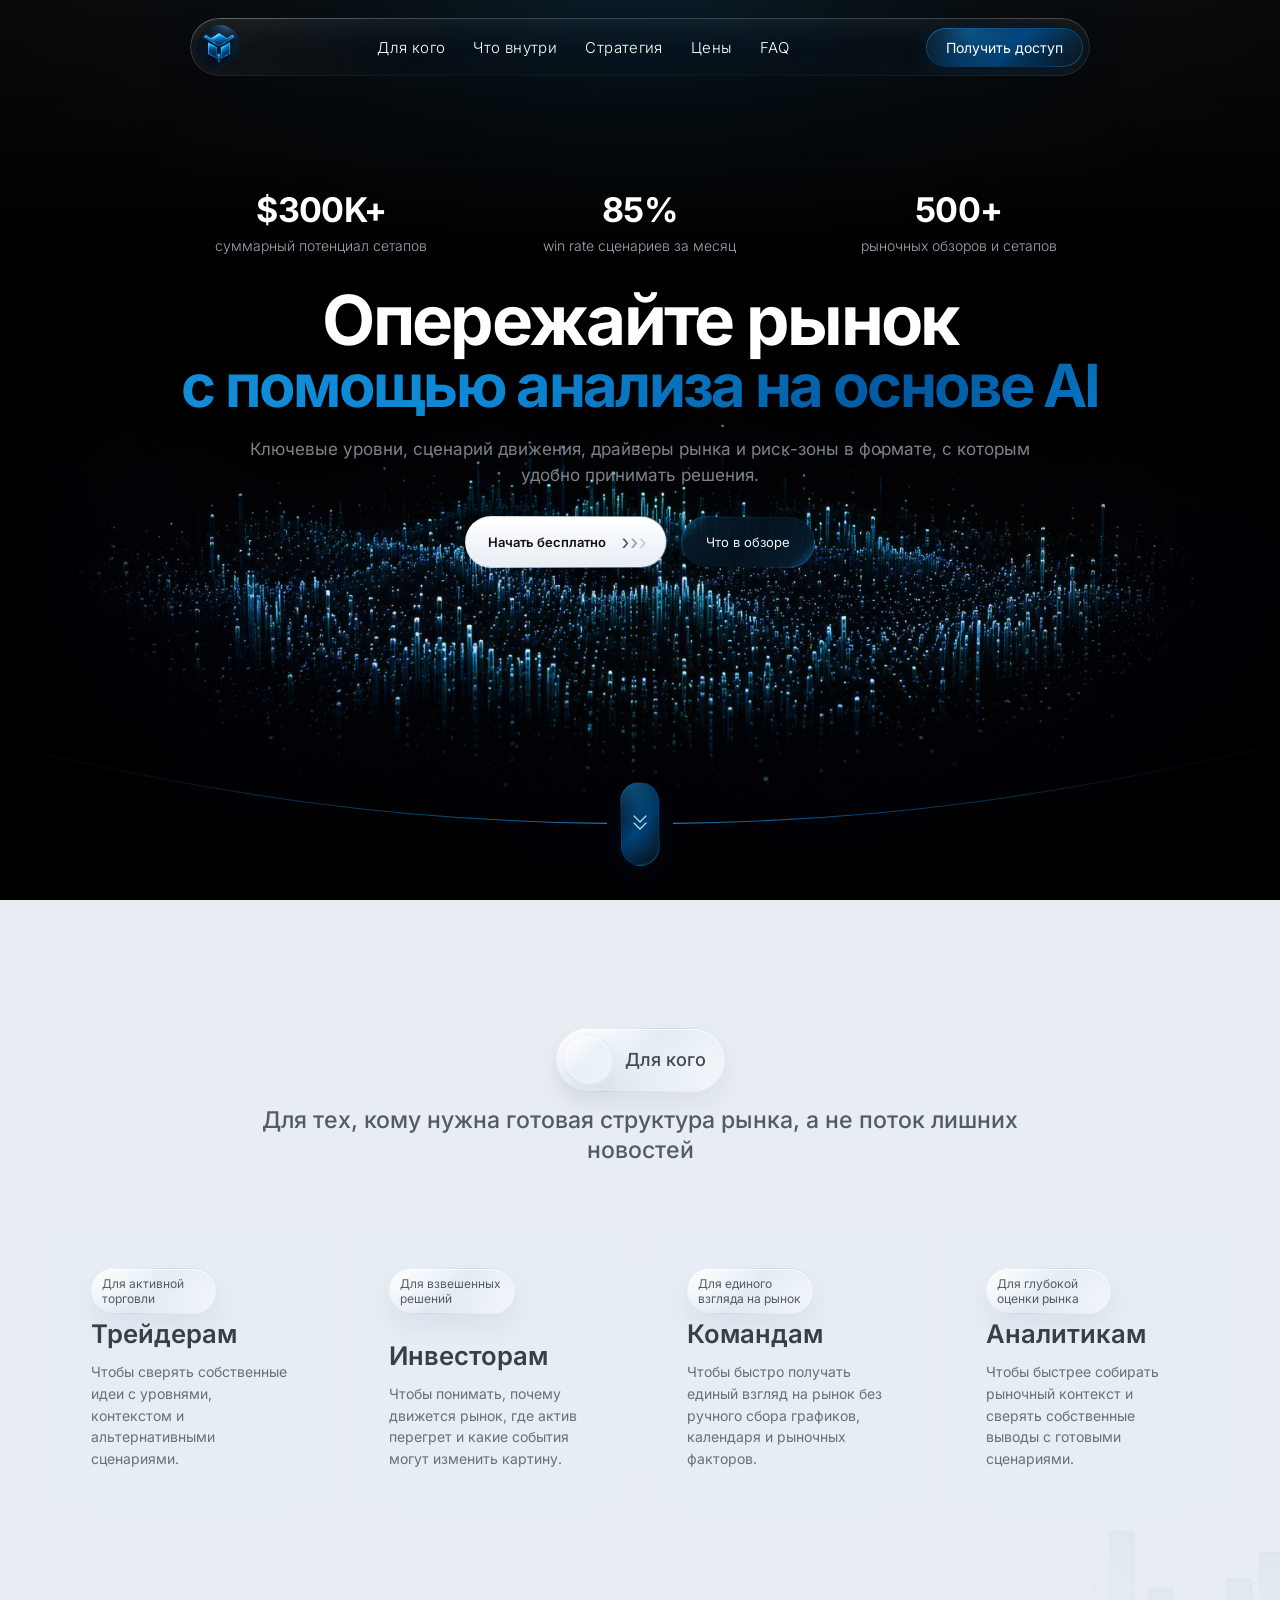
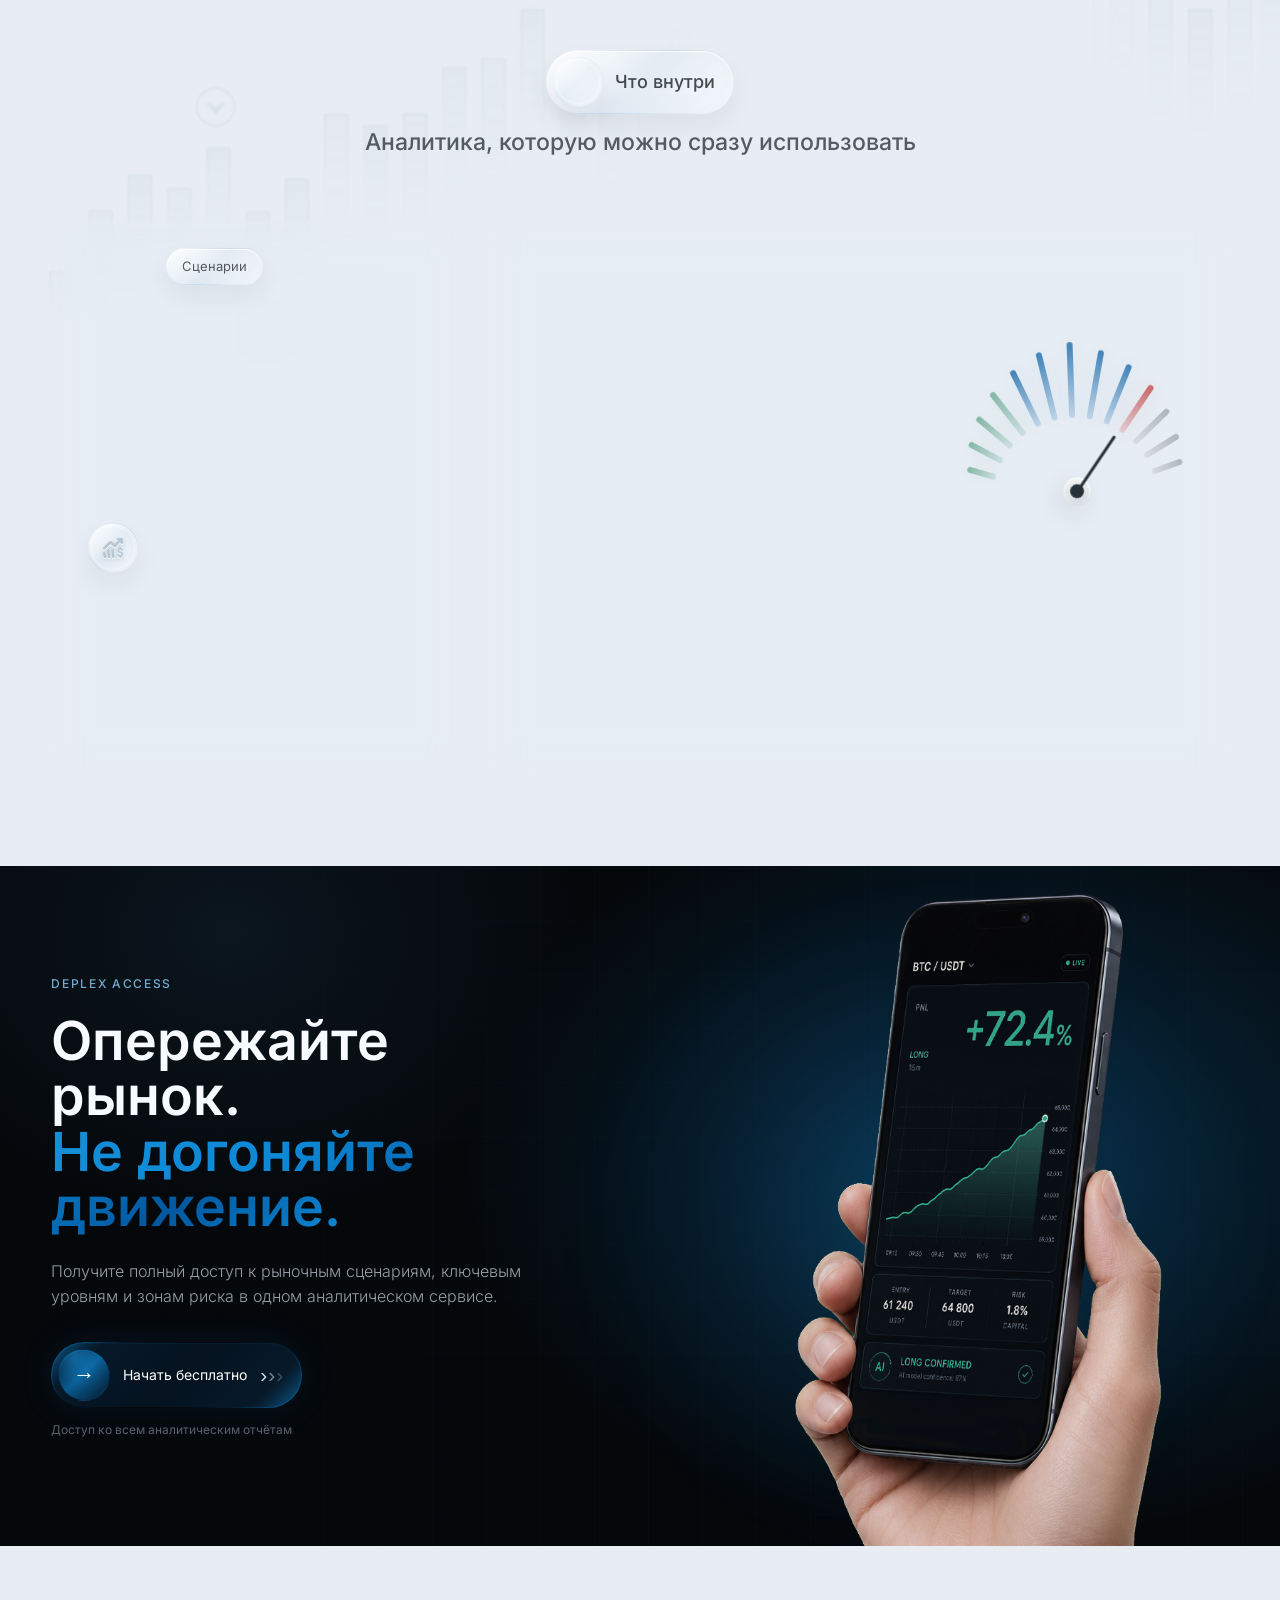
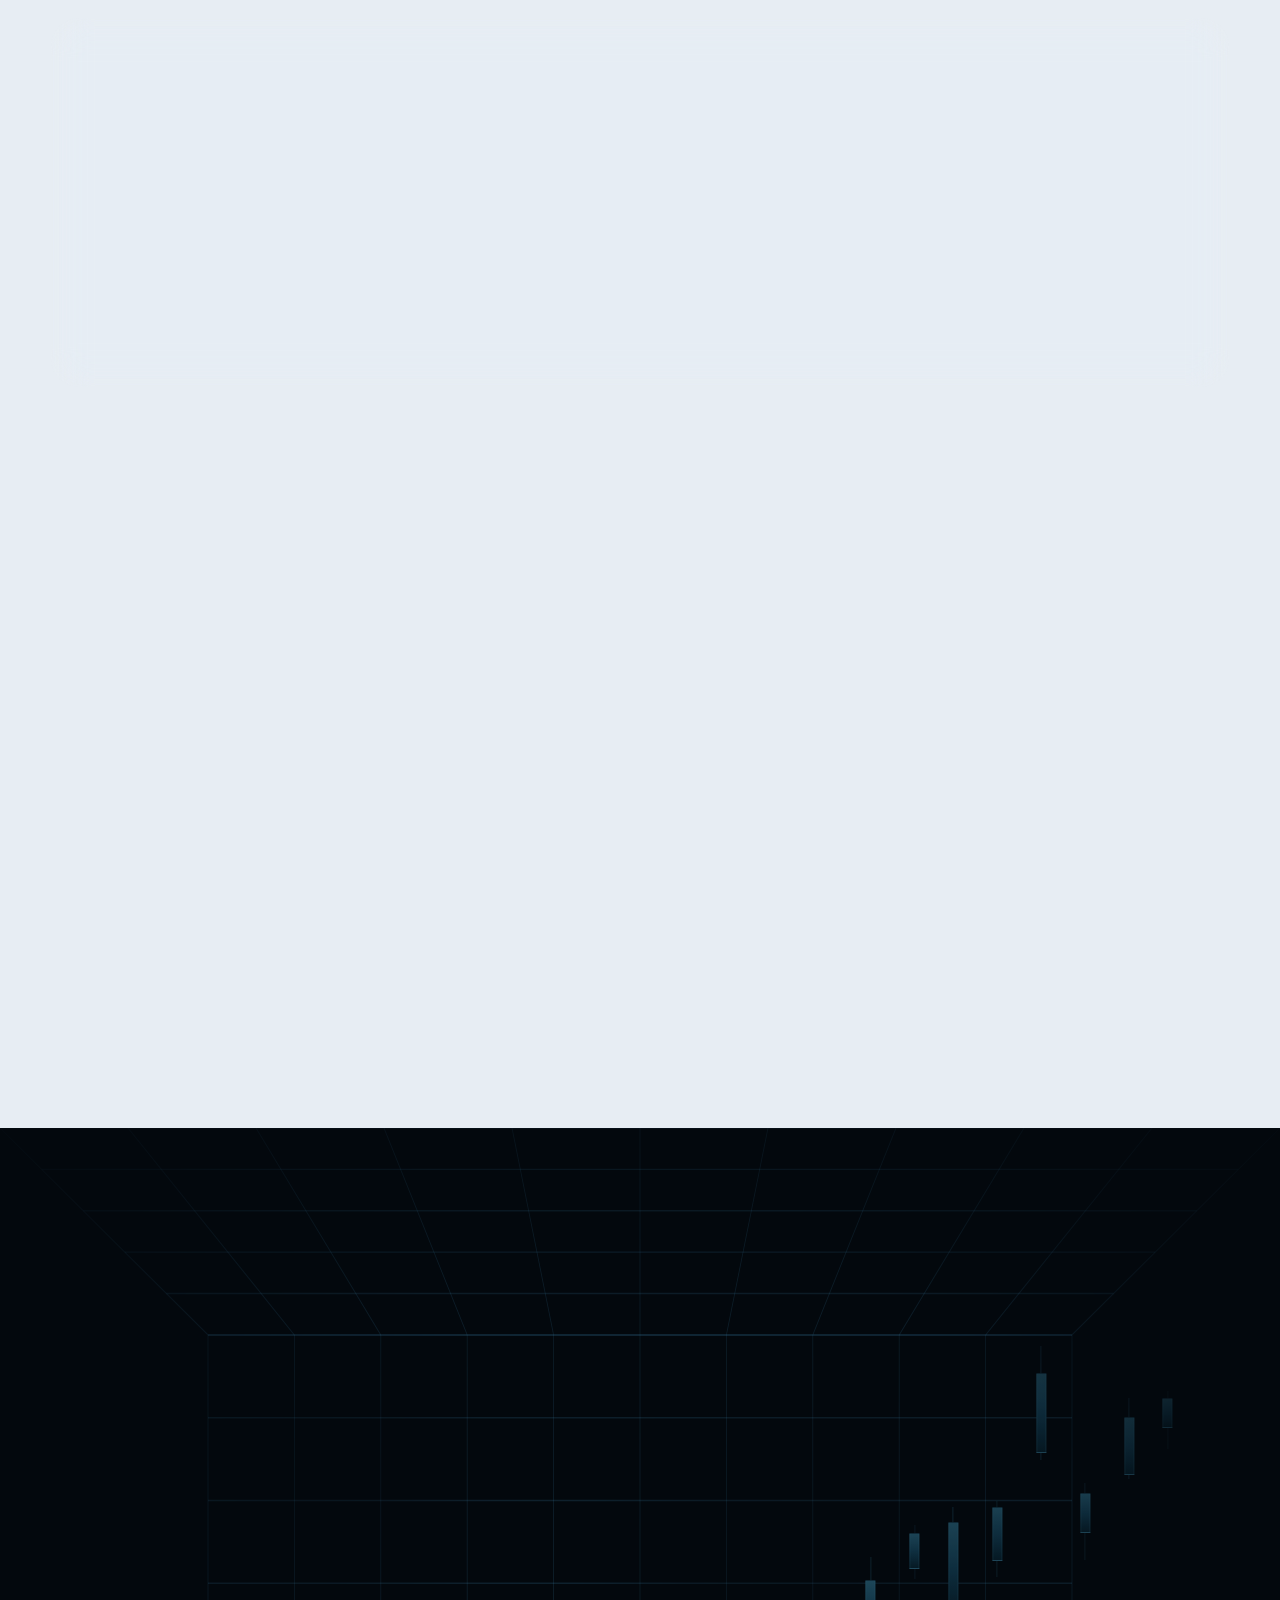
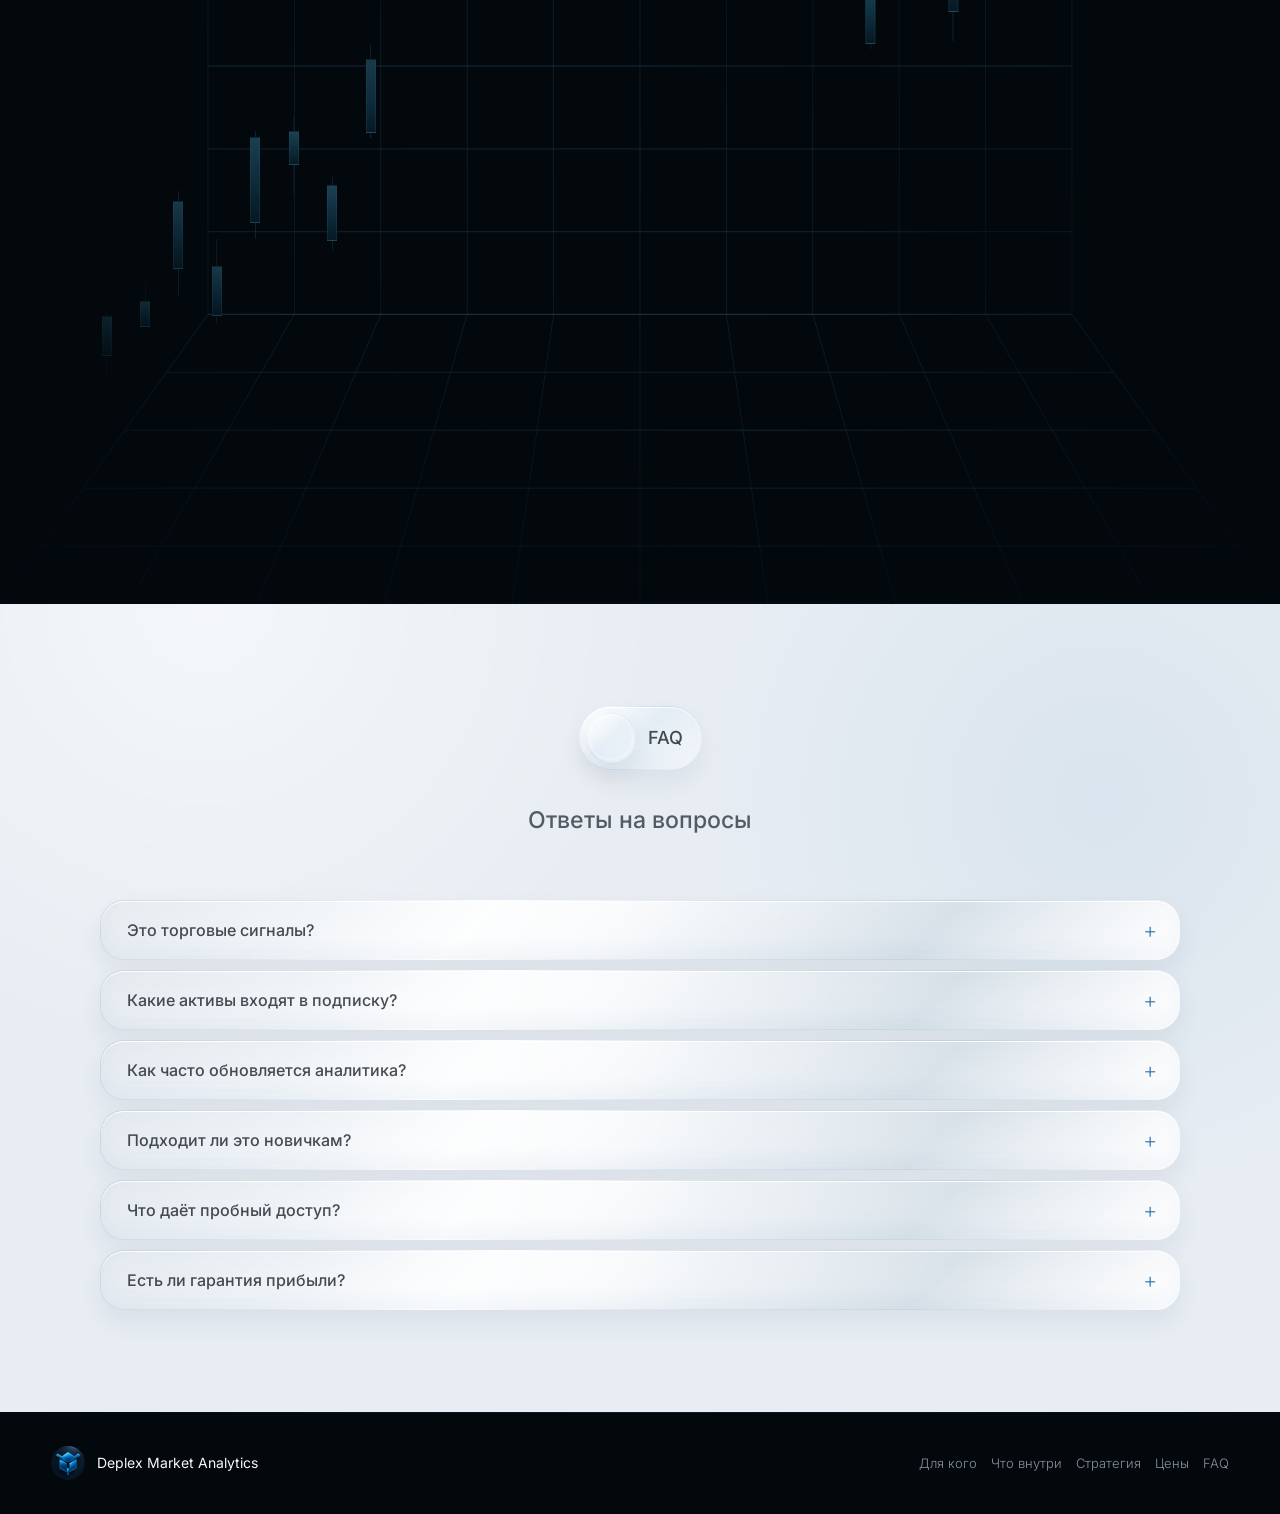
==== index.html @ 487fafb7 "Add files via upload" ====
<!doctype html>
<html lang="ru">
  <head>
    <meta charset="UTF-8" />
    <meta name="viewport" content="width=device-width, initial-scale=1.0" />
    <meta
      name="description"
      content="Deplex Market Analytics - рыночная аналитика без шума и догадок."
    />
    <title>Deplex Market Analytics</title>
    <link rel="stylesheet" href="styles.css?v=20260715-access-10" />
  </head>
  <body>
    <main class="hero">
      <header class="site-header">
        <a class="brand" href="#" aria-label="Deplex Market Analytics">
          <img class="brand-mark" src="assets/deplex-logo.jpg" alt="" />
        </a>

        <nav class="nav" aria-label="Навигация">
          <a href="#audience">Для кого</a>
          <a href="#inside">Что внутри</a>
          <a href="#method">Стратегия</a>
          <a href="#plans">Цены</a>
          <a href="#faq">FAQ</a>
        </nav>

        <a class="header-cta" href="#plans">Получить доступ</a>
        <button class="mobile-menu-toggle" type="button" aria-label="Открыть меню" aria-expanded="false">
          <span></span>
          <span></span>
          <span></span>
        </button>
      </header>
      <nav class="mobile-nav" aria-label="Мобильная навигация">
        <a href="#audience">Для кого</a>
        <a href="#inside">Что внутри</a>
        <a href="#method">Стратегия</a>
        <a href="#plans">Цены</a>
        <a href="#faq">FAQ</a>
      </nav>

      <section class="hero-center" aria-label="Первый экран Deplex Market Analytics">
        <div class="top-stats">
          <div>
            <strong>$300K+</strong>
            <span>суммарный потенциал сетапов</span>
          </div>
          <div>
            <strong>85%</strong>
            <span>win rate сценариев за месяц</span>
          </div>
          <div>
            <strong>500+</strong>
            <span>рыночных обзоров и сетапов</span>
          </div>
        </div>
        <h1>
          <span class="h1-main">Опережайте рынок</span>
          <span class="h1-accent">с помощью анализа на основе AI</span>
        </h1>

        <p class="hero-copy">
          Ключевые уровни, сценарий движения, драйверы рынка и риск-зоны в формате,
          с которым удобно принимать решения.
        </p>

        <div class="hero-actions">
          <a class="btn primary hero-subscribe-button" href="#plans"><span>Начать бесплатно</span><span class="hero-subscribe-trail" aria-hidden="true"><i>›</i><i>›</i><i>›</i></span></a>
          <a class="btn secondary" href="#inside">Что в обзоре</a>
        </div>

      </section>
      <svg class="hero-arc" viewBox="-130 0 1260 100" preserveAspectRatio="none" aria-hidden="true">
        <defs>
          <linearGradient id="hero-arc-gradient" x1="-130" x2="1130" y1="0" y2="0" gradientUnits="userSpaceOnUse">
            <stop offset="0%" stop-color="#0d88d5" stop-opacity="0" />
            <stop offset="14%" stop-color="#0d88d5" stop-opacity="0.1" />
            <stop offset="34%" stop-color="#0d88d5" stop-opacity="0.5" />
            <stop offset="50%" stop-color="#2ca9ef" stop-opacity="0.78" />
            <stop offset="66%" stop-color="#0d88d5" stop-opacity="0.5" />
            <stop offset="86%" stop-color="#0d88d5" stop-opacity="0.1" />
            <stop offset="100%" stop-color="#0d88d5" stop-opacity="0" />
          </linearGradient>
        </defs>
        <path d="M -130 0 C 120 68, 300 88, 470 90" />
        <path d="M 530 90 C 700 88, 880 68, 1130 0" />
      </svg>
      <a class="scroll-cue" href="#audience" aria-label="Перейти к разделу для кого">
        <svg viewBox="0 0 24 32" aria-hidden="true">
          <path d="M6 8l6 6 6-6" />
          <path d="M6 15l6 6 6-6" />
        </svg>
      </a>
    </main>

    <div class="light-surface">
    <section class="audience-section" id="audience">
      <div class="audience-shell">
        <div class="audience-heading">
          <div class="audience-title-row">
            <span class="module-icon section-title-icon" aria-hidden="true"></span>
            <h2>Для кого</h2>
          </div>
          <p>Для тех, кому нужна готовая структура рынка, а не поток лишних новостей</p>
        </div>

        <div class="audience-grid">
          <article class="audience-card audience-card-traders">
            <span class="audience-index" data-number="01" aria-hidden="true">01</span>
            <span class="audience-label">Для активной торговли</span>
            <div class="audience-content">
              <h3>Трейдерам</h3>
              <p>Чтобы сверять собственные идеи с уровнями, контекстом и альтернативными сценариями.</p>
            </div>
          </article>

          <article class="audience-card audience-card-investors">
            <span class="audience-index" data-number="02" aria-hidden="true">02</span>
            <span class="audience-label">Для взвешенных решений</span>
            <div class="audience-content">
              <h3>Инвесторам</h3>
              <p>Чтобы понимать, почему движется рынок, где актив перегрет и какие события могут изменить картину.</p>
            </div>
          </article>

          <article class="audience-card audience-card-teams">
            <span class="audience-index" data-number="03" aria-hidden="true">03</span>
            <span class="audience-label">Для единого взгляда на рынок</span>
            <div class="audience-content">
              <h3>Командам</h3>
              <p>Чтобы быстро получать единый взгляд на рынок без ручного сбора графиков, календаря и рыночных факторов.</p>
            </div>
          </article>

          <article class="audience-card audience-card-analysts">
            <span class="audience-index" data-number="04" aria-hidden="true">04</span>
            <span class="audience-label">Для глубокой оценки рынка</span>
            <div class="audience-content">
              <h3>Аналитикам</h3>
              <p>Чтобы быстрее собирать рыночный контекст и сверять собственные выводы с готовыми сценариями.</p>
            </div>
          </article>
        </div>
      </div>
    </section>

    <section class="win-block" id="inside">
      <div class="inside-background-bars" aria-hidden="true">
        <img class="inside-background-chart" data-src="assets/profit-bars-reference.svg" alt="" />
        <img class="inside-background-chart inside-background-chart--tail" data-src="assets/profit-bars-reference.svg" alt="" />
      </div>
      <div class="inside-shell">
        <div class="inside-copy">
          <div class="audience-title-row inside-title-row">
            <span class="module-icon section-title-icon" aria-hidden="true"></span>
            <span class="inside-title-label">Что внутри</span>
          </div>
          <p class="inside-summary">Аналитика, которую можно сразу использовать</p>
        </div>

        <div class="inside-content-layout">
          <div class="analytics-copy">
            <div class="inside-tags" aria-label="Состав аналитики">
              <span>Уровни</span>
              <span>Сценарии</span>
              <span>Контекст</span>
              <span>Риски</span>
            </div>
            <div class="module-grid">
              <article class="module-card"><span class="module-icon module-icon--fine" aria-hidden="true"><img src="assets/icons/levels.svg" alt="" /></span><h3>Уровни</h3><p>Поддержка, сопротивление и ключевые ценовые зоны.</p></article>
              <article class="module-card"><span class="module-icon" aria-hidden="true"><img src="assets/icons/shuffle.svg" alt="" /></span><h3>Сценарий</h3><p>Базовый маршрут цены и условия его отмены.</p></article>
              <article class="module-card"><span class="module-icon module-icon--fine" aria-hidden="true"><img src="assets/icons/market.svg" alt="" /></span><h3>Контекст</h3><p>Драйверы, новости и текущее состояние рынка.</p></article>
              <article class="module-card"><span class="module-icon" aria-hidden="true"><img src="assets/icons/result.svg" alt="" /></span><h3>Вывод</h3><p>Главное по ситуации и возможным действиям.</p></article>
            </div>
            <p class="inside-standalone-copy">В одном обзоре собраны ключевые уровни, сценарии движения, драйверы рынка и риск-зоны в понятную картину по активу.</p>
          </div>

          <div class="analytics-board" aria-label="Пример структуры аналитического отчета">
          <div class="board-header">
            <div>
              <span class="board-dot" aria-hidden="true"></span>
              <span>Market overview</span>
            </div>
            <span>AI summary</span>
          </div>

          <div class="board-grid">
            <article class="board-panel levels-panel">
              <div class="panel-label">
                <span><span class="panel-title-icon chart-title-icon" aria-hidden="true"><img src="assets/icons/key_levels.svg" alt="" /></span>Ключевые уровни</span>
                <div class="asset-chips" aria-label="Активы в аналитике">
                  <strong>BTC</strong>
                  <strong>ETH</strong>
                  <strong>XAU</strong>
                </div>
              </div>
              <div class="level-chart" aria-hidden="true">
                <img class="market-chart-reference" src="assets/market-chart-traced.svg" alt="" />
                <div class="market-level-points">
                  <b style="--x: 3.33%; --y: 60.72%;"></b>
                  <b style="--x: 12.53%; --y: 55.62%;"></b>
                  <b style="--x: 31.56%; --y: 65.60%;"></b>
                  <b style="--x: 50.59%; --y: 26.81%;"></b>
                  <b style="--x: 59.95%; --y: 23.46%;"></b>
                  <b style="--x: 69.47%; --y: 24.91%;"></b>
                  <b style="--x: 78.83%; --y: 36.20%;"></b>
                  <b style="--x: 88.34%; --y: 23.19%;"></b>
                </div>
                <svg class="market-line-chart" viewBox="0 0 600 240" preserveAspectRatio="none" hidden>
                  <defs>
                    <linearGradient id="market-area-fill" x1="0" y1="0" x2="0" y2="1">
                      <stop offset="0%" stop-color="#2ab59b" stop-opacity="0.34" />
                      <stop offset="100%" stop-color="#2ab59b" stop-opacity="0" />
                    </linearGradient>
                  </defs>
                  <path class="market-grid" d="M0 40H600M0 100H600M0 160H600M0 220H600M60 0V240M120 0V240M180 0V240M240 0V240M300 0V240M360 0V240M420 0V240M480 0V240M540 0V240" />
                  <path class="market-baseline" d="M0 150H600" />
                  <path class="market-area" d="M0 148 L5 141 L9 150 L13 143 L16 158 L20 153 L24 161 L28 146 L32 151 L36 143 L40 148 L44 139 L49 145 L53 132 L58 137 L62 126 L67 134 L71 129 L76 141 L80 136 L85 147 L90 144 L95 153 L100 148 L105 158 L110 151 L115 163 L121 156 L126 168 L131 159 L137 164 L143 152 L149 157 L155 145 L161 150 L167 137 L173 142 L179 130 L185 139 L191 126 L197 133 L203 122 L209 130 L215 118 L221 125 L228 113 L234 121 L241 109 L248 116 L255 106 L262 112 L269 101 L276 108 L281 96 L285 101 L289 76 L294 84 L298 59 L302 68 L306 44 L311 53 L315 31 L320 42 L325 25 L330 34 L336 18 L342 28 L348 14 L354 23 L360 34 L366 25 L372 43 L378 31 L384 55 L390 40 L396 63 L402 51 L408 72 L414 60 L420 78 L426 65 L432 81 L438 73 L444 87 L450 77 L456 92 L462 84 L468 101 L474 93 L480 111 L486 102 L492 124 L498 115 L504 137 L510 126 L516 147 L522 136 L528 156 L534 145 L540 150 L546 138 L552 143 L558 128 L564 135 L570 115 L576 122 L582 96 L588 104 L594 76 L600 87 L600 240 L0 240 Z" />
                  <path class="market-line" d="M0 148 L5 141 L9 150 L13 143 L16 158 L20 153 L24 161 L28 146 L32 151 L36 143 L40 148 L44 139 L49 145 L53 132 L58 137 L62 126 L67 134 L71 129 L76 141 L80 136 L85 147 L90 144 L95 153 L100 148 L105 158 L110 151 L115 163 L121 156 L126 168 L131 159 L137 164 L143 152 L149 157 L155 145 L161 150 L167 137 L173 142 L179 130 L185 139 L191 126 L197 133 L203 122 L209 130 L215 118 L221 125 L228 113 L234 121 L241 109 L248 116 L255 106 L262 112 L269 101 L276 108 L281 96 L285 101 L289 76 L294 84 L298 59 L302 68 L306 44 L311 53 L315 31 L320 42 L325 25 L330 34 L336 18 L342 28 L348 14 L354 23 L360 34 L366 25 L372 43 L378 31 L384 55 L390 40 L396 63 L402 51 L408 72 L414 60 L420 78 L426 65 L432 81 L438 73 L444 87 L450 77 L456 92 L462 84 L468 101 L474 93 L480 111 L486 102 L492 124 L498 115 L504 137 L510 126 L516 147 L522 136 L528 156 L534 145 L540 150 L546 138 L552 143 L558 128 L564 135 L570 115 L576 122 L582 96 L588 104 L594 76 L600 87" />
                  <circle class="market-level" cx="62" cy="126" r="3.5" /><circle class="market-level" cx="161" cy="150" r="3.5" /><circle class="market-level" cx="276" cy="108" r="3.5" /><circle class="market-level" cx="372" cy="43" r="3.5" /><circle class="market-level" cx="462" cy="84" r="3.5" /><circle class="market-level" cx="558" cy="128" r="3.5" />
                  <circle class="market-active-level" cx="582" cy="96" r="5" />
                </svg>
              </div>
            </article>

            <article class="board-panel risk-panel">
              <div class="panel-label">
                <span><span class="panel-title-icon risk-title-icon" aria-hidden="true"><img src="assets/icons/risk.svg" alt="" /></span>Риск-зоны</span>
                <strong>Scenario risk</strong>
              </div>
              <div class="risk-meter" aria-hidden="true">
                <div class="risk-arc">
                  <span style="--i: 0; --rot: -74deg; --h: 30px;"></span>
                  <span style="--i: 1; --rot: -62deg; --h: 38px;"></span>
                  <span style="--i: 2; --rot: -50deg; --h: 46px;"></span>
                  <span style="--i: 3; --rot: -38deg; --h: 54px;"></span>
                  <span style="--i: 4; --rot: -26deg; --h: 62px;"></span>
                  <span style="--i: 5; --rot: -14deg; --h: 70px;"></span>
                  <span style="--i: 6; --rot: -2deg; --h: 76px;"></span>
                  <span style="--i: 7; --rot: 10deg; --h: 70px;"></span>
                  <span style="--i: 8; --rot: 22deg; --h: 64px;"></span>
                  <span style="--i: 9; --rot: 34deg; --h: 56px;"></span>
                  <span style="--i: 10; --rot: 46deg; --h: 48px;"></span>
                  <span style="--i: 11; --rot: 58deg; --h: 40px;"></span>
                  <span style="--i: 12; --rot: 70deg; --h: 32px;"></span>
                  <i class="risk-needle">
                    <b class="risk-needle-base"></b>
                    <b class="risk-needle-arm"></b>
                  </i>
                </div>
              </div>
              <div class="risk-legend" aria-hidden="true">
                <span>Низкий</span>
                <span>Средний</span>
                <span>Высокий</span>
              </div>
            </article>
          </div>

          <div class="insight-strip"><span>Сценарий остаётся рабочим выше ключевого уровня</span><strong>Вероятность сценария: 85%</strong></div>
          <p class="inside-standalone-copy analytics-risk-copy">Аналитика показывает зоны, где сценарий становится слабым или полностью ломается.</p>
          </div>
        </div>

      </div>
    </section>
    </div>

    <section class="access-cta" id="access">
      <div class="access-cta-inner">
        <div class="access-copy">
          <span class="access-kicker">Deplex Access</span>
          <h2>Опережайте рынок.<br /><span>Не догоняйте движение.</span></h2>
          <p>Получите полный доступ к рыночным сценариям, ключевым уровням и зонам риска в одном аналитическом сервисе.</p>
          <a class="access-button" href="#plans" draggable="false"><span class="access-button-orb" aria-hidden="true"></span><span class="access-button-label">Начать бесплатно</span><span class="access-button-trail" aria-hidden="true"><i>›</i><i>›</i><i>›</i></span></a>
          <small>Доступ ко всем аналитическим отчётам</small>
        </div>
        <div class="phone-stage" aria-hidden="true">
          <div class="phone-cutout">
            <img src="assets/phone-hand.png" alt="" />
          </div>
        </div>
      </div>
    </section>

    <div class="light-surface">
    <section class="win-block win-block--format" id="example">
      <div class="inside-shell">
        <div class="format-layout">
          <div class="format-copy">
            <h2><span>Каждый обзор отвечает</span><span>на один главный вопрос:</span><span>что с рынком?</span></h2>
            <p>Мы не продаем «точку входа любой ценой». Задача аналитики — показать вероятные маршруты цены, условия подтверждения и зоны, где риск становится неадекватным.</p>
          </div>

          <div class="market-brief" aria-label="Пример аналитического обзора по BTC">
            <div class="market-brief-chrome" aria-hidden="true">
              <i></i><i></i><i></i>
            </div>
            <div class="market-brief-grid">
              <article class="market-brief-row">
                <b>Рынок</b>
                <i class="market-brief-divider" aria-hidden="true"></i>
                <span>BTC/USDT удерживает структуру выше зоны 61 200-61 800.</span>
              </article>
              <article class="market-brief-row">
                <b>База</b>
                <i class="market-brief-divider" aria-hidden="true"></i>
                <span>Пока цена выше 61 200, приоритет у движения к 63 400-64 000.</span>
              </article>
              <article class="market-brief-row">
                <b>Риск</b>
                <i class="market-brief-divider" aria-hidden="true"></i>
                <span>Закрепление ниже 60 800 ломает сценарий и открывает 59 600-59 000.</span>
              </article>
              <article class="market-brief-row">
                <b>Драйверы</b>
                <i class="market-brief-divider" aria-hidden="true"></i>
                <span>ETF-потоки, funding, open interest и ликвидность на крупных биржах.</span>
              </article>
            </div>
          </div>
        </div>

      </div>
    </section>

    <section class="strategy-section" id="method">
      <div class="strategy-shell">
        <div class="section-kicker"><span><span class="module-icon section-title-icon" aria-hidden="true"></span>Стратегия</span></div>
        <h2>Не сигнал ради сигнала,<br />а рыночная карта</h2>
        <div class="strategy-steps">
          <article class="strategy-context-card"><h3>Контекст</h3><p>Разбираем тренд, волатильность, драйверы и календарь.</p><img class="strategy-context-map" src="assets/strategy-context-map.png" alt="" aria-hidden="true" /></article>
          <article class="strategy-levels-card"><h3>Уровни</h3><p>Отмечаем зоны, где цена может получить реакцию.</p><img class="strategy-levels-map" src="assets/strategy-levels-map.png" alt="" aria-hidden="true" /></article>
          <article class="strategy-scenario-card"><h3>Сценарии</h3><p>Формируем план: подтверждение, цель, отмена, риск.</p><img class="strategy-scenario-path" src="assets/strategy-scenario-path.png" alt="" aria-hidden="true" /></article>
          <article class="strategy-update-card"><h3>Обновление</h3><p>Корректируем взгляд, когда рынок меняет структуру.</p><img class="strategy-update-bars" src="assets/strategy-update-bars.png" alt="" aria-hidden="true" /></article>
        </div>
        <p class="strategy-intro">Разбор выстроен по одной логике: от контекста рынка к понятному плану действий.</p>
      </div>
    </section>
    </div>

    <section class="plans-section" id="plans">
      <div class="plans-market-texture" aria-hidden="true">
        <div class="plans-candles plans-candles--left"><i style="--x: 3%; --h: 38px; --y: 14%; --o: .26;"></i><i style="--x: 10%; --h: 24px; --y: 22%; --o: .18;"></i><i style="--x: 16%; --h: 66px; --y: 38%; --o: .52;"></i><i style="--x: 23%; --h: 48px; --y: 25%; --o: .35;"></i><i style="--x: 30%; --h: 84px; --y: 51%; --o: .64;"></i><i style="--x: 37%; --h: 32px; --y: 67%; --o: .24;"></i><i style="--x: 44%; --h: 54px; --y: 46%; --o: .42;"></i><i style="--x: 51%; --h: 72px; --y: 76%; --o: .5;"></i></div>
        <div class="plans-candles plans-candles--right"><i style="--x: 4%; --h: 28px; --y: 68%; --o: .22;"></i><i style="--x: 11%; --h: 56px; --y: 55%; --o: .48;"></i><i style="--x: 19%; --h: 38px; --y: 39%; --o: .3;"></i><i style="--x: 27%; --h: 78px; --y: 61%; --o: .62;"></i><i style="--x: 35%; --h: 52px; --y: 31%; --o: .38;"></i><i style="--x: 43%; --h: 88px; --y: 17%; --o: .66;"></i><i style="--x: 50%; --h: 34px; --y: 29%; --o: .22;"></i><i style="--x: 58%; --h: 62px; --y: 8%; --o: .46;"></i></div>
      </div>
      <div class="plans-shell">
        <div class="section-kicker section-kicker--dark"><span><span class="module-icon section-title-icon" aria-hidden="true"></span>Подписка</span></div>
        <h2>Выберите формат доступа</h2>
        <div class="pricing-grid">
          <article class="pricing-card">
            <p class="pricing-label">Пробный доступ</p>
            <h3>Один полный разбор</h3>
            <p class="pricing-price"><span class="pricing-price-old">$5</span><span class="pricing-price-free">$0</span></p>
            <p class="pricing-copy">Посмотрите формат аналитики на одном актуальном обзоре.</p>
            <ul><li>Один аналитический отчёт</li><li>BTC, ETH и XAU</li><li>Уровни, сценарий и риск-зоны</li><li>Без автопродления</li></ul>
            <a href="#access" class="pricing-button"><span>Попробовать</span><span class="pricing-button-trail" aria-hidden="true"><i>›</i><i>›</i><i>›</i></span></a>
          </article>
          <article class="pricing-card">
            <div class="pricing-label-row">
              <p class="pricing-label">Pro</p>
              <span class="pricing-period-pill">месяц</span>
            </div>
            <h3>Полный доступ на 30 дней</h3>
            <p class="pricing-price"><span class="pricing-price-old">$20</span><span class="pricing-price-free">$0</span></p>
            <p class="pricing-copy">Пробный период 2 дня. Все текущие отчёты по BTC, ETH и XAU.</p>
            <ul><li>Все аналитические обновления</li><li>BTC, ETH и XAU</li><li>Сценарии пробоя и разворота</li><li>Риск-зоны и отмена идеи</li><li>Доступ к новым активам</li></ul>
              <a href="#access" class="pricing-button pricing-button--primary"><span>Получить Pro</span><span class="pricing-button-trail" aria-hidden="true"><i>›</i><i>›</i><i>›</i></span></a>
          </article>
          <article class="pricing-card pricing-card--pro" data-pro-plan>
            <span class="pricing-badge">Выгодно</span>
            <div class="pricing-label-row">
              <p class="pricing-label">Pro</p>
              <div class="duration-toggle" role="group" aria-label="Срок подписки Pro">
                <button class="is-active" type="button" data-duration="quarter">3 месяца</button>
                <button type="button" data-duration="year">Год</button>
              </div>
            </div>
            <h3 data-pro-title>Полный доступ на 90 дней</h3>
            <p class="pricing-price"><span class="pricing-price-old" data-pro-old-price>$50</span><span class="pricing-price-free">$0</span></p>
            <p class="pricing-copy" data-pro-copy>Пробный период 2 дня. Тот же полный доступ, но на более долгий срок.</p>
            <ul><li>Все возможности Pro</li><li>BTC, ETH, XAU и новые рынки</li><li>Сценарии пробоя и разворота</li><li>Риск-зоны и отмена идеи</li><li data-pro-benefit>Выгоднее, чем три месяца отдельно</li></ul>
            <a href="#access" class="pricing-button" data-pro-button><span data-pro-button-label>Выбрать 3 месяца</span><span class="pricing-button-trail" aria-hidden="true"><i>›</i><i>›</i><i>›</i></span></a>
          </article>
        </div>
      </div>
    </section>

    <section class="faq-section" id="faq">
      <div class="faq-shell">
        <div class="section-kicker"><span><span class="module-icon section-title-icon" aria-hidden="true"></span>FAQ</span></div>
        <h2>Ответы на вопросы</h2>
        <div class="faq-list">
          <details class="faq-item">
            <summary>Это торговые сигналы?</summary>
            <p>Нет. Это рыночная карта: уровни, сценарии, драйверы и зоны риска для самостоятельного решения.</p>
          </details>
          <details class="faq-item">
            <summary>Какие активы входят в подписку?</summary>
            <p>Сейчас в фокусе BTC, ETH и XAU. Новые активы будут добавляться в Pro по мере расширения сервиса.</p>
          </details>
          <details class="faq-item">
            <summary>Как часто обновляется аналитика?</summary>
            <p>Обзоры обновляются, когда меняются уровни, сценарии, драйверы или риск-зоны по активу.</p>
          </details>
          <details class="faq-item">
            <summary>Подходит ли это новичкам?</summary>
            <p>Да, если нужен понятный обзор рынка без потока лишних новостей и ручного сбора факторов.</p>
          </details>
          <details class="faq-item">
            <summary>Что даёт пробный доступ?</summary>
            <p>Один полный аналитический разбор, чтобы оценить формат перед оформлением Pro.</p>
          </details>
          <details class="faq-item">
            <summary>Есть ли гарантия прибыли?</summary>
            <p>Нет. Аналитика помогает видеть контекст и риски, но не заменяет риск-менеджмент.</p>
          </details>
        </div>
      </div>
    </section>

    <footer class="site-footer">
      <div class="footer-shell">
        <a class="footer-brand" href="#" aria-label="Deplex Market Analytics">
          <img class="footer-logo" src="assets/deplex-logo.jpg" alt="" />
          <span>Deplex Market Analytics</span>
        </a>
        <nav class="footer-nav" aria-label="Нижняя навигация">
          <a href="#audience">Для кого</a>
          <a href="#inside">Что внутри</a>
          <a href="#method">Стратегия</a>
          <a href="#plans">Цены</a>
          <a href="#faq">FAQ</a>
        </nav>
      </div>
    </footer>

    <script src="script.js?v=20260715-access-10"></script>
  </body>
</html>
---- styles.css ----
@font-face {
  font-display: swap;
  font-family: "Inter";
  font-style: normal;
  font-weight: 200;
  src: url("fonts/inter/inter-extralight.woff2") format("woff2");
}

@font-face {
  font-display: swap;
  font-family: "Inter";
  font-style: normal;
  font-weight: 300;
  src: url("fonts/inter/inter-light-cyrillic.woff2") format("woff2");
  unicode-range: U+0400-04FF;
}

@font-face {
  font-display: swap;
  font-family: "Inter";
  font-style: normal;
  font-weight: 300;
  src: url("fonts/inter/inter-light-latin.woff2") format("woff2");
  unicode-range: U+0000-00FF;
}

@font-face {
  font-display: swap;
  font-family: "Inter";
  font-style: normal;
  font-weight: 400;
  src: url("fonts/inter/inter-regular-cyrillic.woff2") format("woff2");
  unicode-range: U+0400-04FF;
}

@font-face {
  font-display: swap;
  font-family: "Inter";
  font-style: normal;
  font-weight: 400;
  src: url("fonts/inter/inter-regular-latin.woff2") format("woff2");
  unicode-range: U+0000-00FF;
}

@font-face {
  font-display: swap;
  font-family: "Inter";
  font-style: normal;
  font-weight: 500;
  src: url("fonts/inter/inter-medium-cyrillic.woff2") format("woff2");
  unicode-range: U+0400-04FF;
}

@font-face {
  font-display: swap;
  font-family: "Inter";
  font-style: normal;
  font-weight: 500;
  src: url("fonts/inter/inter-medium-latin.woff2") format("woff2");
  unicode-range: U+0000-00FF;
}

@font-face {
  font-display: swap;
  font-family: "Inter";
  font-style: normal;
  font-weight: 600;
  src: url("fonts/inter/inter-semibold-cyrillic.woff2") format("woff2");
  unicode-range: U+0400-04FF;
}

@font-face {
  font-display: swap;
  font-family: "Inter";
  font-style: normal;
  font-weight: 600;
  src: url("fonts/inter/inter-semibold-latin.woff2") format("woff2");
  unicode-range: U+0000-00FF;
}

@font-face {
  font-display: swap;
  font-family: "Inter";
  font-style: normal;
  font-weight: 700;
  src: url("fonts/inter/inter-bold-cyrillic.woff2") format("woff2");
  unicode-range: U+0400-04FF;
}

@font-face {
  font-display: swap;
  font-family: "Inter";
  font-style: normal;
  font-weight: 700;
  src: url("fonts/inter/inter-bold-latin.woff2") format("woff2");
  unicode-range: U+0000-00FF;
}

:root {
  --bg: #111111;
  --text: #ffffff;
  --blue: #0d88d5;
  --logo-blue: #0d88d5;
  --light-heading: rgba(17, 24, 32, 0.82);
  --glass-border: linear-gradient(
    135deg,
    rgba(13, 136, 213, 0.78) 0%,
    rgba(0, 88, 160, 0.18) 23%,
    rgba(17, 17, 17, 0.04) 42%,
    rgba(17, 17, 17, 0.04) 58%,
    rgba(0, 88, 160, 0.2) 77%,
    rgba(13, 136, 213, 0.78) 100%
  );
  --header-glass-border:
    radial-gradient(140% 180% at 0% 100%, rgba(0, 0, 0, 0.28), rgba(255, 255, 255, 0.035) 34%, transparent 58%),
    linear-gradient(
      135deg,
      rgba(255, 255, 255, 0.2) 0%,
      rgba(255, 255, 255, 0.07) 18%,
      rgba(255, 255, 255, 0.016) 34%,
      rgba(255, 255, 255, 0.006) 50%,
      rgba(255, 255, 255, 0.014) 66%,
      rgba(255, 255, 255, 0.05) 84%,
      rgba(255, 255, 255, 0.13) 100%
    );
  --radius: 18px;
  --page-gutter: clamp(18px, 4vw, 96px);
  --page-max: 1800px;
  --dark-cta-border:
    linear-gradient(
      135deg,
      rgba(120, 210, 255, 0.72) 0%,
      rgba(0, 88, 160, 0.22) 17%,
      rgba(255, 255, 255, 0.06) 38%,
      rgba(255, 255, 255, 0.035) 58%,
      rgba(0, 88, 160, 0.24) 82%,
      rgba(115, 205, 255, 0.68) 100%
    );
  --dark-cta-bg:
    linear-gradient(135deg, rgba(28, 105, 150, 0.5) 0%, rgba(8, 25, 40, 0.95) 13%, rgba(5, 15, 27, 0.97) 54%, rgba(8, 27, 43, 0.94) 87%, rgba(31, 112, 158, 0.48) 100%);
  --dark-cta-idle-bg:
    linear-gradient(135deg, rgba(20, 93, 139, 0.34) 0%, rgba(7, 24, 39, 0.95) 16%, rgba(5, 19, 33, 0.98) 52%, rgba(7, 25, 40, 0.95) 84%, rgba(24, 98, 145, 0.34) 100%);
  --dark-cta-shadow:
    inset 0 1px 0 rgba(22, 143, 216, 0.08);
  --dark-cta-hover-bg:
    radial-gradient(circle at 50% 50%, rgba(22, 143, 216, 0.32), transparent 64%),
    linear-gradient(135deg, rgba(16, 26, 38, 0.92), rgba(0, 96, 172, 0.78) 54%, rgba(17, 17, 17, 0.9));
  --dark-cta-hover-shadow:
    inset 0 1px 0 rgba(22, 143, 216, 0.13),
    0 14px 30px rgba(0, 88, 160, 0.08);
  --dark-cta-active-shadow:
    inset 0 1px 0 rgba(180, 229, 255, 0.34),
    inset 0 -8px 16px rgba(0, 30, 58, 0.18),
    0 0 50px rgba(22, 143, 216, 0.34);
}

* {
  box-sizing: border-box;
}

html {
  overflow-x: hidden;
  scroll-behavior: smooth;
}

body {
  margin: 0;
  overflow-x: hidden;
  background: var(--bg);
  color: var(--text);
  font-family: "Inter", Arial, sans-serif;
}

a {
  color: inherit;
  text-decoration: none;
}

h1,
h2,
h3,
p {
  margin-top: 0;
}

.hero {
  display: flex;
  min-height: 100vh;
  padding: 0 var(--page-gutter);
  position: relative;
}

.hero::before {
  background: url("assets/header.jpg") center top / cover no-repeat;
  content: "";
  filter: blur(2px) brightness(0.75);
  inset: 0;
  opacity: 0.58;
  position: absolute;
  transform: scale(1.015);
  transition: filter 1200ms ease 520ms, opacity 1200ms ease 520ms, transform 1400ms cubic-bezier(0.2, 0.8, 0.2, 1) 520ms;
  z-index: 0;
}

body.is-loaded .hero::before {
  filter: blur(0) brightness(1);
  opacity: 1;
  transform: scale(1);
}

.hero::after {
  background:
    radial-gradient(70% 38% at 50% 0%, rgba(13, 136, 213, 0.14), rgba(13, 136, 213, 0.035) 42%, transparent 74%),
    linear-gradient(180deg, rgba(255, 255, 255, 0.035), transparent 28%);
  content: "";
  inset: 0;
  pointer-events: none;
  position: absolute;
  z-index: 1;
}

.site-header,
.hero-center {
  position: relative;
  z-index: 2;
}

body.is-loaded .site-header {
  opacity: 1;
  transform: translateX(-50%) translateY(0);
  transition: opacity 520ms ease, transform 620ms cubic-bezier(0.2, 0.8, 0.2, 1);
}

.site-header {
  align-items: center;
  backdrop-filter: blur(14px) saturate(132%) contrast(106%);
  -webkit-backdrop-filter: blur(14px) saturate(132%) contrast(106%);
  background: rgba(255, 255, 255, 0.026);
  border-radius: 999px;
  box-shadow:
    0 0 0 1px rgba(255, 255, 255, 0.018) inset,
    inset 0 1px 0 rgba(255, 255, 255, 0.07),
    inset 0 -1px 0 rgba(0, 0, 0, 0.18),
    0 14px 42px rgba(0, 0, 0, 0.1);
  display: grid;
  grid-template-columns: auto 1fr auto;
  gap: 32px;
  isolation: isolate;
  left: 50%;
  opacity: 0;
  overflow: hidden;
  padding: 7px;
  position: fixed;
  right: auto;
  top: 18px;
  transform: translateX(-50%) translateY(-10px);
  max-width: min(900px, calc(100vw - var(--page-gutter) * 2));
  width: min(900px, calc(100vw - var(--page-gutter) * 2));
  z-index: 100;
}

.site-header::before {
  background: var(--header-glass-border);
  border-radius: inherit;
  content: "";
  inset: 0;
  mask:
    linear-gradient(#000 0 0) content-box,
    linear-gradient(#000 0 0);
  mask-composite: exclude;
  -webkit-mask:
    linear-gradient(#000 0 0) content-box,
    linear-gradient(#000 0 0);
  -webkit-mask-composite: xor;
  padding: 1px;
  pointer-events: none;
  position: absolute;
  z-index: 0;
}

.site-header::after {
  background:
    linear-gradient(135deg, rgba(255, 255, 255, 0.055), transparent 28%, transparent 72%, rgba(255, 255, 255, 0.032)),
    linear-gradient(180deg, rgba(255, 255, 255, 0.03), transparent 46%, rgba(0, 0, 0, 0.035));
  border-radius: inherit;
  box-shadow:
    inset 0 1px 0 rgba(255, 255, 255, 0.07),
    inset 1px 0 0 rgba(255, 255, 255, 0.032),
    inset 0 -1px 0 rgba(0, 0, 0, 0.14),
    inset -1px 0 0 rgba(0, 0, 0, 0.08);
  content: "";
  inset: 0;
  pointer-events: none;
  position: absolute;
  z-index: 0;
}

.site-header.is-on-light {
  --header-glass-border:
    linear-gradient(135deg, rgba(255, 255, 255, 0.92) 0%, rgba(123, 160, 190, 0.38) 26%, rgba(255, 255, 255, 0.18) 54%, rgba(94, 139, 177, 0.42) 100%);
  backdrop-filter: blur(9px) saturate(116%) contrast(102%);
  -webkit-backdrop-filter: blur(9px) saturate(116%) contrast(102%);
  background: rgba(235, 243, 249, 0.18);
  box-shadow:
    0 0 0 1px rgba(255, 255, 255, 0.22) inset,
    inset 0 1px 0 rgba(255, 255, 255, 0.4),
    inset 0 -1px 0 rgba(65, 99, 128, 0.08),
    0 14px 42px rgba(41, 65, 86, 0.08);
}

.site-header.is-on-light::after {
  background:
    linear-gradient(135deg, rgba(255, 255, 255, 0.2), transparent 34%, transparent 68%, rgba(94, 142, 180, 0.055)),
    linear-gradient(180deg, rgba(255, 255, 255, 0.11), transparent 58%, rgba(72, 108, 138, 0.018));
  box-shadow:
    inset 0 1px 0 rgba(255, 255, 255, 0.28),
    inset 1px 0 0 rgba(255, 255, 255, 0.12),
    inset 0 -1px 0 rgba(65, 99, 128, 0.06),
    inset -1px 0 0 rgba(65, 99, 128, 0.03);
}

.site-header.is-on-light .nav::before {
  background:
    linear-gradient(135deg, rgba(255, 255, 255, 0.64), rgba(206, 222, 234, 0.2)) padding-box,
    var(--header-glass-border) border-box;
}

.site-header.is-on-light .nav a,
.site-header.is-on-light .nav a:hover,
.site-header.is-on-light .nav a.is-active {
  color: #213748;
}

.brand,
.nav,
.header-cta,
.mobile-menu-toggle {
  background: transparent;
  border: 0;
  box-shadow: none;
  overflow: visible;
  position: relative;
  z-index: 1;
}

.brand {
  align-items: center;
  border-radius: 999px;
  display: flex;
  gap: 0;
  justify-self: start;
  padding: 0;
  transition: filter 180ms ease, transform 180ms ease;
}

.brand-mark {
  border-radius: 999px;
  display: block;
  height: 44px;
  object-fit: cover;
  width: 44px;
}

.brand:hover {
  filter: drop-shadow(0 0 14px rgba(13, 136, 213, 0.28));
  transform: scale(1.045);
}

.brand:active {
  transform: scale(0.98);
}

.nav {
  border-radius: 999px;
  display: flex;
  gap: clamp(18px, 2.2vw, 30px);
  justify-content: center;
  justify-self: center;
  padding: 0;
  position: relative;
  --nav-x: 0px;
  --nav-w: 0px;
}

.nav::before {
  background:
    linear-gradient(135deg, rgba(255, 255, 255, 0.07), rgba(255, 255, 255, 0.018)) padding-box,
    var(--header-glass-border) border-box;
  border: 1px solid transparent;
  border-radius: 999px;
  content: "";
  height: 30px;
  left: 0;
  opacity: 0;
  pointer-events: none;
  position: absolute;
  top: 50%;
  transform: translate3d(var(--nav-x), -50%, 0);
  transition: opacity 180ms ease, transform 420ms cubic-bezier(0.18, 0.9, 0.18, 1.12), width 420ms cubic-bezier(0.18, 0.9, 0.18, 1.12);
  width: var(--nav-w);
  z-index: 0;
}

.nav a {
  color: #ffffff;
  font-size: 15px;
  font-weight: 300;
  letter-spacing: 0.025em;
  padding: 7px 0;
  position: relative;
  transition: color 180ms ease, opacity 180ms ease;
  white-space: nowrap;
  z-index: 1;
}

.nav.has-indicator::before {
  opacity: 1;
}

.nav a:hover,
.nav a.is-active {
  color: #ffffff;
  opacity: 1;
}

.header-cta {
  background:
    radial-gradient(circle at 28% 0%, rgba(22, 143, 216, 0.42), transparent 44%),
    linear-gradient(135deg, rgba(14, 20, 27, 0.92), rgba(0, 88, 160, 0.78) 54%, rgba(17, 17, 17, 0.9));
  border: 0;
  border-radius: 999px;
  box-shadow:
    inset 0 1px 0 rgba(22, 143, 216, 0.22),
    inset 0 -10px 18px rgba(0, 30, 58, 0.26),
    0 10px 28px rgba(0, 88, 160, 0.14);
  color: #ffffff;
  flex: 0 0 auto;
  font-size: 14px;
  font-weight: 400;
  justify-self: end;
  padding: 11px 20px;
  text-shadow: 0 1px 10px rgba(17, 17, 17, 0.28);
  transition: filter 160ms ease, transform 180ms ease, background 180ms ease, box-shadow 180ms ease;
  white-space: nowrap;
}

.header-cta::before {
  background: var(--glass-border);
  border-radius: inherit;
  content: "";
  inset: 0;
  mask:
    linear-gradient(#000 0 0) content-box,
    linear-gradient(#000 0 0);
  mask-composite: exclude;
  -webkit-mask:
    linear-gradient(#000 0 0) content-box,
    linear-gradient(#000 0 0);
  -webkit-mask-composite: xor;
  padding: 1px;
  pointer-events: none;
  position: absolute;
}

.header-cta:hover {
  background:
    radial-gradient(circle at 28% 0%, rgba(22, 143, 216, 0.5), transparent 44%),
    linear-gradient(135deg, rgba(16, 26, 38, 0.94), rgba(0, 96, 172, 0.84) 54%, rgba(17, 17, 17, 0.92));
  box-shadow:
    inset 0 1px 0 rgba(22, 143, 216, 0.28),
    inset 0 -10px 18px rgba(0, 30, 58, 0.28),
    0 14px 34px rgba(0, 88, 160, 0.2);
  transform: translateY(-1px);
}

.header-cta:active {
  filter: brightness(1.22) saturate(1.1);
  transform: translateY(1px) scale(0.985);
}

.mobile-menu-toggle {
  align-items: center;
  border-radius: 999px;
  display: none;
  flex-direction: column;
  gap: 4px;
  height: 42px;
  justify-content: center;
  justify-self: end;
  padding: 0;
  width: 42px;
}

.mobile-nav {
  display: none;
}

.mobile-menu-toggle::before {
  background: var(--glass-border);
  border-radius: inherit;
  content: "";
  inset: 0;
  mask:
    linear-gradient(#000 0 0) content-box,
    linear-gradient(#000 0 0);
  mask-composite: exclude;
  -webkit-mask:
    linear-gradient(#000 0 0) content-box,
    linear-gradient(#000 0 0);
  -webkit-mask-composite: xor;
  padding: 1px;
  pointer-events: none;
  position: absolute;
}

.mobile-menu-toggle span {
  background: rgba(244, 249, 252, 0.9);
  border-radius: 999px;
  display: block;
  height: 1.5px;
  transition: transform 180ms ease, opacity 160ms ease;
  width: 17px;
}

.site-header.is-on-light .mobile-menu-toggle span {
  background: rgba(33, 55, 72, 0.88);
}

.site-header.is-menu-open .mobile-menu-toggle span:nth-child(1) {
  transform: translateY(5.5px) rotate(45deg);
}

.site-header.is-menu-open .mobile-menu-toggle span:nth-child(2) {
  opacity: 0;
}

.site-header.is-menu-open .mobile-menu-toggle span:nth-child(3) {
  transform: translateY(-5.5px) rotate(-45deg);
}

.hero-center {
  align-items: center;
  display: flex;
  flex-direction: column;
  margin: 0 auto;
  max-width: var(--page-max);
  min-height: 100vh;
  padding-top: clamp(166px, 21vh, 252px);
  text-align: center;
  width: 100%;
}

.hero-arc {
  bottom: 66px;
  height: 106px;
  left: 50%;
  pointer-events: none;
  position: absolute;
  transform: translateX(-50%);
  width: min(110vw, 1900px);
  z-index: 2;
}

.hero-arc path {
  fill: none;
  stroke: url("#hero-arc-gradient");
  stroke-linecap: round;
  stroke-width: 1.1;
  vector-effect: non-scaling-stroke;
}

.scroll-cue {
  align-items: center;
  background:
    radial-gradient(circle at 28% 0%, rgba(22, 143, 216, 0.42), transparent 44%),
    linear-gradient(135deg, rgba(14, 20, 27, 0.92), rgba(0, 88, 160, 0.78) 54%, rgba(17, 17, 17, 0.9)) padding-box,
    var(--glass-border) border-box;
  border: 1px solid transparent;
  border-radius: 999px;
  bottom: 34px;
  display: flex;
  height: 84px;
  justify-content: center;
  left: 50%;
  position: absolute;
  transform: translateX(-50%);
  transition: filter 160ms ease, transform 180ms ease, background 180ms ease;
  width: 40px;
  z-index: 4;
}

.scroll-cue::before {
  border-radius: inherit;
  box-shadow:
    inset 0 1px 0 rgba(22, 143, 216, 0.15),
    inset 0 -10px 18px rgba(0, 30, 58, 0.26),
    inset 1px 0 10px rgba(255, 255, 255, 0.025),
    inset -2px -6px 12px rgba(0, 0, 0, 0.3),
    0 10px 28px rgba(0, 88, 160, 0.14);
  content: "";
  inset: 1px;
  pointer-events: none;
  position: absolute;
}

.scroll-cue svg {
  fill: none;
  height: 32px;
  position: relative;
  stroke: rgba(207, 232, 255, 0.92);
  stroke-linecap: round;
  stroke-linejoin: round;
  stroke-width: 1.25;
  width: 24px;
}

.scroll-cue:hover {
  background:
    linear-gradient(135deg, rgba(14, 20, 27, 0.82), rgba(17, 17, 17, 0.86)) padding-box,
    var(--glass-border) border-box;
  transform: translateX(-50%) translateY(4px);
}

.scroll-cue:active {
  animation: cue-flash 220ms ease;
}

@keyframes cue-flash {
  0%,
  100% {
    filter: brightness(1);
  }

  42% {
    filter: brightness(1.85) saturate(1.28);
    transform: translateX(-50%) translateY(4px) scale(0.96);
  }
}

.top-stats {
  display: grid;
  gap: clamp(24px, 4.4vw, 82px);
  grid-template-columns: repeat(3, minmax(190px, 1fr));
  justify-content: center;
  margin-bottom: 30px;
  max-width: 900px;
  width: min(100%, 900px);
}

.top-stats > div,
h1,
.hero-copy,
.hero-actions {
  opacity: 0;
  transform: translateY(12px);
}

body.is-loaded .top-stats > div,
body.is-loaded h1,
body.is-loaded .hero-copy,
body.is-loaded .hero-actions {
  opacity: 1;
  transform: translateY(0);
  transition: opacity 620ms ease, transform 720ms cubic-bezier(0.2, 0.8, 0.2, 1);
}

body.is-loaded .top-stats > div:nth-child(1) {
  transition-delay: 160ms;
}

body.is-loaded .top-stats > div:nth-child(2) {
  transition-delay: 260ms;
}

body.is-loaded .top-stats > div:nth-child(3) {
  transition-delay: 360ms;
}

body.is-loaded h1 {
  transition-delay: 460ms;
}

body.is-loaded .hero-copy {
  transition-delay: 560ms;
}

body.is-loaded .hero-actions {
  transition-delay: 660ms;
}

.top-stats strong,
.top-stats span {
  display: block;
}

.top-stats strong {
  font-size: 34px;
  font-weight: 700;
  letter-spacing: -0.02em;
  margin-bottom: 7px;
}

.top-stats span {
  color: rgba(206, 219, 237, 0.76);
  font-size: 14px;
  font-weight: 300;
  line-height: 1.25;
}

h1 {
  font-size: clamp(42px, 4.65vw, 64px);
  font-weight: 700;
  letter-spacing: -0.045em;
  line-height: 1.02;
  margin-bottom: 20px;
  max-width: 1380px;
  width: min(100%, 1380px);
}

h1 span {
  display: block;
}

.h1-main {
  color: #ffffff;
  font-size: 1.16em;
  white-space: nowrap;
}

.h1-accent {
  background: linear-gradient(135deg, #168fd8 0%, #0d88d5 38%, #0058a0 72%, #0d88d5 100%);
  -webkit-background-clip: text;
  background-clip: text;
  color: transparent;
  font-size: 1em;
  white-space: nowrap;
}

.hero-copy {
  color: rgba(151, 159, 168, 0.82);
  font-size: 17px;
  line-height: 1.55;
  margin-bottom: 28px;
  max-width: 780px;
  width: min(100%, 780px);
}

.hero-actions {
  display: flex;
  flex-wrap: wrap;
  gap: 14px;
  justify-content: center;
  margin-bottom: 0;
}

.btn {
  align-items: center;
  border-radius: 999px;
  display: inline-flex;
  font-size: 13px;
  font-weight: 600;
  justify-content: center;
  min-height: 44px;
  padding: 0 24px;
  position: relative;
  transition: filter 160ms ease, transform 180ms ease, background 180ms ease, box-shadow 180ms ease;
}

.btn.primary {
  background:
    linear-gradient(180deg, #ffffff, #e7edf5) padding-box,
    linear-gradient(135deg, rgba(255, 255, 255, 0.95), rgba(151, 159, 168, 0.42)) border-box;
  border: 1px solid transparent;
  box-shadow:
    inset 0 1px 0 rgba(255, 255, 255, 0.86),
    0 14px 34px rgba(0, 0, 0, 0.18);
  color: #111111;
}

.btn.primary:hover {
  background:
    linear-gradient(180deg, #ffffff, #dce7f2) padding-box,
    linear-gradient(135deg, rgba(255, 255, 255, 1), rgba(151, 159, 168, 0.5)) border-box;
  box-shadow:
    inset 0 1px 0 rgba(255, 255, 255, 0.9),
    0 18px 40px rgba(0, 0, 0, 0.22);
  transform: translateY(-2px);
}

.btn.primary:active {
  filter: brightness(1.12);
  transform: translateY(1px) scale(0.985);
}

.hero-subscribe-button {
  align-items: center;
  background:
    linear-gradient(180deg, rgba(255, 255, 255, 0.98), rgba(226, 235, 242, 0.92)) padding-box,
    linear-gradient(135deg, rgba(255, 255, 255, 0.96), rgba(132, 154, 171, 0.36) 48%, rgba(255, 255, 255, 0.7)) border-box;
  border: 1px solid transparent;
  box-shadow:
    inset 0 1px 0 rgba(255, 255, 255, 0.92),
    0 14px 34px rgba(0, 0, 0, 0.18);
  gap: 14px;
  min-height: 58px;
  padding: 4px 16px 4px 4px;
}

.hero-subscribe-trail {
  display: inline-flex;
  font-size: 23px;
  font-weight: 400;
  gap: 1px;
  letter-spacing: 0;
  line-height: 1;
}

.hero-subscribe-trail i { color: rgba(23, 42, 57, 0.78); font-style: normal; }
.hero-subscribe-trail i:nth-child(2) { opacity: 0.55; }
.hero-subscribe-trail i:nth-child(3) { opacity: 0.28; }

.hero-subscribe-button:hover { background: linear-gradient(180deg, #fff, #d9e9f4) padding-box, linear-gradient(135deg, rgba(255,255,255,1), rgba(117,158,187,.48) 48%, rgba(255,255,255,.76)) border-box; }

.light-surface {
  background: #e7edf3;
  overflow: hidden;
  position: relative;
  width: 100%;
  z-index: 2;
}

.audience-section,
.win-block {
  background: transparent;
  color: var(--light-heading);
  margin: 0;
  max-width: none;
  position: relative;
  scroll-margin-top: 110px;
  width: 100%;
  z-index: 1;
}

.audience-section {
  overflow: hidden;
  padding: clamp(104px, 10vw, 150px) var(--page-gutter) clamp(72px, 8vw, 112px);
}

.audience-shell {
  margin: 0 auto;
  max-width: min(1560px, calc(100vw - var(--page-gutter) * 2));
  position: relative;
  width: 100%;
  z-index: 1;
}

.audience-heading {
  margin: 0 auto clamp(38px, 5vw, 68px);
  max-width: 920px;
  text-align: center;
}

.audience-title-row {
  align-items: center;
  backdrop-filter: blur(16px) saturate(116%);
  -webkit-backdrop-filter: blur(16px) saturate(116%);
  background:
    radial-gradient(80% 120% at 10% 0%, rgba(255, 255, 255, 0.84), transparent 62%),
    linear-gradient(135deg, rgba(255, 255, 255, 0.64), rgba(239, 245, 249, 0.5)) padding-box,
    linear-gradient(135deg, rgba(255, 255, 255, 0.96), rgba(0, 88, 160, 0.16) 48%, rgba(255, 255, 255, 0.56)) border-box;
  border: 1px solid transparent;
  border-radius: 999px;
  box-shadow:
    inset 0 1px 0 rgba(255, 255, 255, 0.9),
    inset 0 -12px 24px rgba(0, 88, 160, 0.025),
    0 18px 38px rgba(31, 48, 67, 0.1);
  display: inline-flex;
  gap: 15px;
  margin-bottom: 22px;
  padding: 6px 24px 6px 6px;
}

.audience-heading h2 {
  color: var(--light-heading);
  font-size: clamp(28px, 2.4vw, 36px);
  font-weight: 700;
  line-height: 1;
  margin: 0;
  white-space: nowrap;
}

.audience-heading > p {
  color: rgba(28, 35, 43, 0.64);
  font-size: clamp(17px, 1.25vw, 20px);
  line-height: 1.5;
  margin: 0 auto;
  max-width: 780px;
}

.audience-grid {
  display: grid;
  gap: 16px;
  grid-template-columns: repeat(4, minmax(0, 1fr));
}

.audience-card {
  backdrop-filter: blur(16px) saturate(112%);
  -webkit-backdrop-filter: blur(16px) saturate(112%);
  background:
    radial-gradient(72% 66% at 8% 3%, rgba(255, 255, 255, 0.82), transparent 66%),
    linear-gradient(135deg, rgba(255, 255, 255, 0.62), rgba(244, 248, 251, 0.7)) padding-box,
    linear-gradient(135deg, rgba(255, 255, 255, 0.96), rgba(0, 88, 160, 0.14) 48%, rgba(255, 255, 255, 0.54)) border-box;
  border: 1px solid transparent;
  border-radius: 24px;
  box-shadow:
    inset 0 1px 0 rgba(255, 255, 255, 0.92),
    inset 0 -16px 34px rgba(0, 88, 160, 0.025),
    0 22px 54px rgba(31, 48, 67, 0.1);
  color: var(--light-heading);
  min-height: 280px;
  overflow: hidden;
  padding: clamp(24px, 3vw, 42px);
  position: relative;
}

.audience-card::after {
  background: linear-gradient(90deg, rgba(255, 255, 255, 0.8), rgba(0, 88, 160, 0.08), transparent 70%);
  content: "";
  inset: 0 0 auto;
  height: 1px;
  position: absolute;
}

.audience-index {
  background: linear-gradient(145deg, rgba(22, 143, 216, 0.96) 4%, rgba(7, 91, 152, 0.54) 52%, rgba(7, 91, 152, 0) 100%);
  background-clip: text;
  color: transparent;
  font-size: clamp(48px, 4.4vw, 68px);
  font-weight: 600;
  line-height: 1;
  opacity: 1;
  position: absolute;
  right: clamp(22px, 2.2vw, 34px);
  text-shadow: 0 8px 20px rgba(0, 88, 160, 0.08);
  top: clamp(22px, 2.2vw, 32px);
  -webkit-background-clip: text;
}

.audience-index::after {
  color: transparent;
  content: attr(data-number);
  filter: drop-shadow(0 4px 10px rgba(31, 62, 84, 0.08));
  inset: 0;
  pointer-events: none;
  position: absolute;
  text-shadow:
    -0.7px -0.7px 0 rgba(255, 255, 255, 0.82),
    0.8px 0.8px 0 rgba(68, 103, 128, 0.16);
  -webkit-text-stroke: 1px rgba(255, 255, 255, 0.56);
}

.audience-label {
  backdrop-filter: blur(12px) saturate(118%);
  -webkit-backdrop-filter: blur(12px) saturate(118%);
  background:
    linear-gradient(135deg, rgba(255, 255, 255, 0.62), rgba(255, 255, 255, 0.34)) padding-box,
    linear-gradient(135deg, rgba(255, 255, 255, 0.9), rgba(0, 88, 160, 0.12) 48%, rgba(255, 255, 255, 0.62)) border-box;
  border: 1px solid transparent;
  border-radius: 999px;
  box-shadow:
    inset 0 1px 0 rgba(255, 255, 255, 0.86),
    inset 0 -10px 18px rgba(0, 88, 160, 0.025),
    0 12px 26px rgba(26, 39, 55, 0.06);
  color: rgba(21, 27, 35, 0.7);
  display: inline-flex;
  font-size: 12px;
  margin-right: 78px;
  padding: 7px 10px;
  position: relative;
  z-index: 3;
}

.audience-content {
  bottom: clamp(24px, 3vw, 42px);
  left: clamp(24px, 3vw, 42px);
  max-width: calc(100% - clamp(48px, 6vw, 84px));
  position: absolute;
  z-index: 3;
}

.audience-content h3 {
  font-size: clamp(23px, 2vw, 32px);
  font-weight: 600;
  margin: 0 0 12px;
}

.audience-content p {
  color: rgba(27, 35, 44, 0.62);
  font-size: 14px;
  line-height: 1.55;
  margin: 0;
}

.audience-heading,
.audience-card {
  opacity: 0;
  transform: translateY(24px);
}

.audience-section.is-visible .audience-heading,
.audience-section.is-visible .audience-card {
  opacity: 1;
  transform: translateY(0);
  transition: opacity 650ms ease, transform 650ms ease;
}

.audience-section.is-visible .audience-card:nth-child(1) {
  transition-delay: 100ms;
}

.audience-section.is-visible .audience-card:nth-child(2) {
  transition-delay: 180ms;
}

.audience-section.is-visible .audience-card:nth-child(3) {
  transition-delay: 260ms;
}

.audience-section.is-visible .audience-card:nth-child(4) {
  transition-delay: 340ms;
}

.win-block {
  overflow: visible;
  padding: clamp(28px, 3vw, 42px) var(--page-gutter) clamp(72px, 9vw, 120px);
}

.win-block::before {
  content: none;
}

.inside-background-bars {
  height: clamp(330px, 32vw, 460px);
  inset: clamp(-76px, -4vw, -44px) 0 auto;
  pointer-events: none;
  position: absolute;
  z-index: 0;
}

.inside-background-chart {
  filter: blur(1.2px);
  height: 100%;
  left: clamp(18px, 3vw, 56px);
  mask-image: linear-gradient(90deg, #000 0%, #000 74%, transparent 100%);
  -webkit-mask-image: linear-gradient(90deg, #000 0%, #000 74%, transparent 100%);
  opacity: .34;
  position: absolute;
  top: 0;
  width: min(760px, 52vw);
}

.inside-background-chart--tail {
  clip-path: inset(0 0 0 70%);
  left: auto;
  mask-image: linear-gradient(90deg, transparent 66%, #000 76%, #000 100%);
  -webkit-mask-image: linear-gradient(90deg, transparent 66%, #000 76%, #000 100%);
  right: clamp(-34px, -1vw, -12px);
  top: clamp(-96px, -6vw, -64px);
}

.inside-shell {
  align-items: center;
  display: flex;
  flex-direction: column;
  margin: 0 auto;
  max-width: min(1560px, calc(100vw - var(--page-gutter) * 2));
  position: relative;
  width: 100%;
  z-index: 1;
}

.access-cta {
  background:
    radial-gradient(58% 78% at 78% 43%, rgba(13, 136, 213, 0.28), transparent 72%),
    radial-gradient(38% 58% at 18% 10%, rgba(26, 57, 82, 0.28), transparent 72%),
    #05080b;
  color: #fff;
  min-height: 680px;
  overflow: hidden;
  position: relative;
  scroll-margin-top: 110px;
}

.access-cta::before {
  background:
    linear-gradient(90deg, rgba(65, 105, 134, 0.08) 1px, transparent 1px),
    linear-gradient(180deg, rgba(65, 105, 134, 0.06) 1px, transparent 1px);
  background-size: 54px 54px;
  content: "";
  inset: 0;
  mask-image: linear-gradient(90deg, transparent, #000 40%, #000 100%);
  opacity: 0.42;
  pointer-events: none;
  position: absolute;
}

.access-cta-inner {
  display: grid;
  grid-template-columns: minmax(340px, 0.84fr) minmax(500px, 1.16fr);
  margin: 0 auto;
  max-width: min(1560px, calc(100vw - var(--page-gutter) * 2));
  min-height: 680px;
  position: relative;
  width: 100%;
  z-index: 1;
}

.access-copy {
  align-self: center;
  grid-column: 1;
  grid-row: 1;
  max-width: 600px;
  opacity: 0;
  padding: 86px 0;
  transform: translateY(28px);
  transition: opacity 700ms ease, transform 800ms cubic-bezier(.2, .75, .2, 1);
}

.access-kicker {
  color: rgba(135, 207, 246, 0.82);
  display: block;
  font-size: 12px;
  font-weight: 500;
  letter-spacing: .14em;
  margin-bottom: 22px;
  text-transform: uppercase;
}

.access-copy h2 {
  color: #f7fbff;
  font-size: clamp(38px, 4.2vw, 68px);
  font-weight: 600;
  letter-spacing: 0;
  line-height: 1.03;
  margin: 0 0 24px;
}

.access-copy h2 span {
  background: linear-gradient(135deg, #168fd8 0%, #0d88d5 38%, #0058a0 72%, #0d88d5 100%);
  -webkit-background-clip: text;
  background-clip: text;
  color: transparent;
}

.access-copy > p {
  color: rgba(226, 236, 244, 0.66);
  font-size: clamp(16px, 1.25vw, 19px);
  font-weight: 300;
  line-height: 1.6;
  margin: 0 0 32px;
  max-width: 560px;
}

.access-button {
  align-items: center;
  border-radius: 999px;
  color: #fff;
  display: inline-flex;
  font-size: 14px;
  font-weight: 400;
  justify-content: center;
  gap: 13px;
  transition: filter 180ms ease, transform 180ms ease, box-shadow 180ms ease;
}

.access-button-trail {
  display: inline-flex;
  font-size: 21px;
  font-weight: 400;
  gap: 1px;
  line-height: 1;
}

.access-button-trail i { color: rgba(225, 243, 255, 0.9); font-style: normal; }
.access-button-trail i:nth-child(2) { opacity: 0.56; }
.access-button-trail i:nth-child(3) { opacity: 0.28; }

.access-copy > small {
  color: rgba(202, 217, 228, 0.44);
  display: block;
  font-size: 12px;
  margin-top: 14px;
}

.phone-stage {
  align-self: stretch;
  grid-column: 2;
  grid-row: 1;
  justify-self: end;
  justify-self: end;
  opacity: 0;
  position: relative;
  transform: translate(92px, 72px);
  transition: opacity 760ms ease 160ms, transform 1000ms cubic-bezier(.16, .82, .2, 1) 160ms;
  width: min(680px, 48vw);
}

.phone-stage::before {
  background: radial-gradient(ellipse at center, rgba(20, 148, 224, 0.2), rgba(13, 91, 157, 0.08) 42%, transparent 72%);
  content: "";
  filter: blur(20px);
  inset: 4% -6% 0;
  pointer-events: none;
  position: absolute;
  z-index: 0;
}

.phone-cutout {
  aspect-ratio: 864 / 1821;
  left: 0;
  position: absolute;
  top: -150px;
  width: 100%;
}

.phone-cutout > img {
  display: block;
  filter:
    saturate(.78)
    brightness(.92)
    contrast(.97);
  height: 100%;
  object-fit: contain;
  position: relative;
  width: 100%;
  z-index: 1;
}

.access-cta.is-visible .access-copy,
.access-cta.is-visible .phone-stage {
  opacity: 1;
  transform: none;
}

@media (max-width: 980px) {
  .access-cta,
  .access-cta-inner {
    min-height: 0;
  }

  .access-cta-inner {
    align-items: center;
    display: flex;
    flex-direction: column;
    padding: 78px 0 64px;
  }

  .access-copy {
    display: contents;
    justify-self: center;
    text-align: center;
  }

  .access-kicker {
    order: 1;
  }

  .access-copy h2 {
    order: 2;
  }

  .access-copy > p {
    margin-left: auto;
    margin-right: auto;
    max-width: min(100%, 560px);
    order: 3;
  }

  .phone-stage {
    grid-column: auto;
    grid-row: auto;
    height: clamp(460px, 96vw, 640px);
    justify-self: center;
    margin: 8px auto 12px;
    mask-image: linear-gradient(180deg, #000 0%, #000 97%, transparent 100%);
    -webkit-mask-image: linear-gradient(180deg, #000 0%, #000 97%, transparent 100%);
    order: 4;
    overflow: hidden;
    pointer-events: none;
    width: min(540px, 98vw);
  }

  .phone-cutout {
    left: 50%;
    top: -92px;
    transform: translateX(-60%);
    width: min(520px, 100vw);
  }

  .access-button {
    order: 5;
    overflow: hidden;
    padding-left: 6px;
    position: relative;
    z-index: 5;
    width: min(330px, 100%);
  }

  .access-copy > small {
    order: 6;
    position: relative;
    z-index: 5;
  }
}

.inside-copy {
  align-items: center;
  display: flex;
  flex-direction: column;
  margin: 0 auto clamp(46px, 6vw, 78px);
  max-width: 980px;
  text-align: center;
  width: 100%;
}

#inside .inside-copy,
#inside .inside-content-layout {
  opacity: 0;
  transform: translateY(26px);
  transition: opacity 620ms ease, transform 760ms cubic-bezier(.2, .78, .2, 1);
}

#inside.is-visible .inside-copy,
#inside.is-visible .inside-content-layout {
  opacity: 1;
  transform: translateY(0);
}

#inside.is-visible .inside-content-layout {
  transition-delay: 150ms;
}

.inside-title-row {
  margin-bottom: 22px;
}

.inside-title-label {
  color: var(--light-heading);
  font-size: clamp(28px, 2.4vw, 36px);
  font-weight: 700;
  line-height: 1;
  white-space: nowrap;
}

.inside-summary {
  color: rgba(28, 35, 43, 0.64);
  font-size: clamp(17px, 1.25vw, 20px);
  line-height: 1.5;
  margin: 0 auto;
  max-width: 780px;
}

.inside-tags {
  display: flex;
  flex-wrap: wrap;
  gap: 10px;
  justify-content: center;
  margin-top: 32px;
}

.inside-tags span {
  backdrop-filter: blur(12px) saturate(118%);
  -webkit-backdrop-filter: blur(12px) saturate(118%);
  background:
    linear-gradient(135deg, rgba(255, 255, 255, 0.62), rgba(255, 255, 255, 0.34)) padding-box,
    linear-gradient(135deg, rgba(255, 255, 255, 0.9), rgba(0, 88, 160, 0.12) 48%, rgba(255, 255, 255, 0.62)) border-box;
  border: 1px solid transparent;
  border-radius: 999px;
  box-shadow:
    inset 0 1px 0 rgba(255, 255, 255, 0.86),
    inset 0 -10px 18px rgba(0, 88, 160, 0.025),
    0 12px 26px rgba(26, 39, 55, 0.06);
  color: rgba(21, 27, 35, 0.7);
  font-size: 13px;
  line-height: 1;
  padding: 11px 15px;
}

.analytics-board {
  align-self: stretch;
  backdrop-filter: blur(18px) saturate(112%);
  -webkit-backdrop-filter: blur(18px) saturate(112%);
  background:
    radial-gradient(70% 62% at 8% 2%, rgba(255, 255, 255, 0.8), transparent 62%),
    linear-gradient(135deg, rgba(255, 255, 255, 0.66), rgba(245, 248, 252, 0.7)) padding-box,
    linear-gradient(135deg, rgba(255, 255, 255, 0.92), rgba(0, 88, 160, 0.14) 46%, rgba(255, 255, 255, 0.5)) border-box;
  border: 1px solid transparent;
  border-radius: 28px;
  box-shadow:
    inset 0 1px 0 rgba(255, 255, 255, 0.9),
    inset 0 -18px 42px rgba(0, 88, 160, 0.025),
    0 34px 80px rgba(31, 48, 67, 0.12);
  max-width: none;
  min-height: 0;
  overflow: hidden;
  padding: clamp(18px, 2vw, 28px);
  position: relative;
  width: 100%;
}

.inside-content-layout {
  align-items: start;
  display: grid;
  gap: clamp(18px, 2vw, 30px);
  grid-template-columns: minmax(280px, 0.82fr) minmax(620px, 1.48fr);
  overflow: visible;
  padding: 0;
  width: 100%;
}

.inside-content-layout::before {
  content: none;
}

.inside-content-layout > * {
  position: relative;
  z-index: 1;
}

.analytics-copy {
  align-self: start;
  backdrop-filter: blur(18px) saturate(112%);
  -webkit-backdrop-filter: blur(18px) saturate(112%);
  background:
    radial-gradient(70% 62% at 8% 2%, rgba(255, 255, 255, 0.8), transparent 62%),
    linear-gradient(135deg, rgba(255, 255, 255, 0.66), rgba(245, 248, 252, 0.7)) padding-box,
    linear-gradient(135deg, rgba(255, 255, 255, 0.92), rgba(0, 88, 160, 0.14) 46%, rgba(255, 255, 255, 0.5)) border-box;
  border: 1px solid transparent;
  border-radius: 28px;
  box-shadow:
    inset 0 1px 0 rgba(255, 255, 255, 0.9),
    inset 0 -18px 42px rgba(0, 88, 160, 0.025),
    0 34px 80px rgba(31, 48, 67, 0.12);
  max-width: none;
  overflow: hidden;
  padding: clamp(18px, 2vw, 28px);
  width: 100%;
}

.analytics-copy .inside-tags {
  justify-content: flex-start;
  margin-top: 0;
}

.analytics-copy .module-grid {
  grid-template-columns: minmax(0, 1fr);
  margin: 18px 0 0;
}

.format-layout {
  align-items: start;
  backdrop-filter: blur(18px) saturate(112%);
  -webkit-backdrop-filter: blur(18px) saturate(112%);
  background:
    radial-gradient(70% 62% at 8% 2%, rgba(255, 255, 255, 0.8), transparent 62%),
    linear-gradient(135deg, rgba(255, 255, 255, 0.66), rgba(245, 248, 252, 0.7)) padding-box,
    linear-gradient(135deg, rgba(255, 255, 255, 0.92), rgba(0, 88, 160, 0.14) 46%, rgba(255, 255, 255, 0.5)) border-box;
  border: 1px solid transparent;
  border-radius: 28px;
  box-shadow:
    inset 0 1px 0 rgba(255, 255, 255, 0.9),
    inset 0 -18px 42px rgba(0, 88, 160, 0.025),
    0 34px 80px rgba(31, 48, 67, 0.14);
  display: grid;
  gap: clamp(28px, 4vw, 64px);
  grid-template-columns: minmax(300px, 0.86fr) minmax(500px, 1.14fr);
  overflow: hidden;
  padding: clamp(18px, 2vw, 28px);
  position: relative;
  width: 100%;
}

.format-layout::before {
  background:
    linear-gradient(90deg, rgba(0, 88, 160, 0.08) 1px, transparent 1px),
    linear-gradient(180deg, rgba(0, 88, 160, 0.06) 1px, transparent 1px);
  background-size: 44px 44px;
  content: "";
  inset: 0;
  mask-image: linear-gradient(180deg, rgba(0, 0, 0, 0.8), transparent 76%);
  opacity: 0.34;
  pointer-events: none;
  position: absolute;
}

.format-layout > * {
  position: relative;
  z-index: 1;
}

.analytics-board .board-grid {
  display: grid;
  grid-template-columns: minmax(0, 1.35fr) minmax(240px, 0.82fr);
}

.analytics-board .levels-panel {
  min-height: 260px;
  padding: 18px;
}

.market-brief {
  background:
    radial-gradient(75% 130% at 8% 0%, rgba(255, 255, 255, 0.86), transparent 64%),
    linear-gradient(135deg, rgba(255, 255, 255, 0.5), rgba(232, 240, 247, 0.3)) padding-box,
    linear-gradient(135deg, rgba(255, 255, 255, 0.92), rgba(0, 88, 160, 0.16) 48%, rgba(255, 255, 255, 0.54)) border-box;
  border: 1px solid transparent;
  border-radius: 22px;
  grid-column: auto;
  overflow: hidden;
}

.market-brief-chrome {
  align-items: center;
  border-bottom: 1px solid rgba(0, 88, 160, 0.08);
  display: flex;
  gap: 6px;
  height: 34px;
  padding: 0 18px;
}

.market-brief-chrome i {
  background: #eb7d75;
  border-radius: 50%;
  height: 6px;
  width: 6px;
}

.market-brief-chrome i:nth-child(2) {
  background: #e4bd68;
}

.market-brief-chrome i:nth-child(3) {
  background: #62acd9;
}

.market-brief-grid {
  display: grid;
  grid-template-columns: 1fr;
}

.market-brief-row {
  align-items: center;
  column-gap: 16px;
  display: grid;
  grid-template-columns: 86px 3px minmax(0, 1fr);
  min-height: 104px;
  padding: 18px 20px;
}

.market-brief-row:not(:last-child) {
  border-bottom: 1px solid rgba(0, 88, 160, 0.08);
}

.module-card {
  background:
    linear-gradient(135deg, rgba(245, 248, 250, 0.58) 0%, rgba(255, 255, 255, 0.7) 48%, rgba(237, 243, 247, 0.44) 76%, rgba(255, 255, 255, 0.66) 100%) padding-box,
    linear-gradient(135deg, rgba(122, 142, 157, 0.24) 0%, rgba(176, 191, 201, 0.18) 18%, rgba(255, 255, 255, 0.9) 35%, rgba(158, 177, 190, 0.16) 56%, rgba(111, 133, 150, 0.22) 76%, rgba(255, 255, 255, 0.88) 100%) border-box;
  box-shadow:
    inset 0 1px 0 rgba(255, 255, 255, 0.92),
    inset 0 -10px 18px rgba(0, 88, 160, 0.038),
    0 12px 26px rgba(26, 39, 55, 0.065);
}

.market-brief-row b {
  color: rgba(0, 88, 160, 0.86);
  display: block;
  font-size: 18px;
  font-weight: 600;
  line-height: 1;
  margin: 0;
}

.market-brief-row b::after {
  content: none;
}

.market-brief-divider {
  background: rgba(0, 88, 160, 0.16);
  border-radius: 99px;
  display: block;
  height: 30px;
  width: 3px;
}

.market-brief-row span {
  color: rgba(27, 35, 44, 0.72);
  display: block;
  font-size: 14px;
  line-height: 1.55;
}

.market-brief {
  background: transparent;
  border: 0;
  border-radius: 0;
  overflow: visible;
}

.market-brief-chrome {
  display: none;
}

.market-brief-grid {
  gap: 12px;
}

.market-brief-row {
  align-items: center;
  background:
    linear-gradient(135deg, rgba(255, 255, 255, 0.62), rgba(242, 247, 251, 0.48)) padding-box,
    linear-gradient(135deg, rgba(255, 255, 255, 0.92), rgba(0, 88, 160, 0.16) 48%, rgba(255, 255, 255, 0.58)) border-box;
  border: 1px solid transparent;
  border-radius: 999px;
  column-gap: 14px;
  grid-template-columns: 116px minmax(0, 1fr);
  min-height: 70px;
  padding: 5px 18px 5px 5px;
  position: relative;
}

.market-brief-row:not(:last-child) {
  border-bottom: 1px solid transparent;
}

.market-brief-row b {
  align-self: center;
  background:
    linear-gradient(135deg, rgba(255, 255, 255, 0.66), rgba(212, 228, 240, 0.26)) padding-box,
    linear-gradient(135deg, rgba(255, 255, 255, 0.94), rgba(0, 88, 160, 0.2) 52%, rgba(255, 255, 255, 0.64)) border-box;
  border: 1px solid transparent;
  border-radius: 999px;
  color: rgba(0, 78, 137, 0.88);
  font-size: 14px;
  font-weight: 600;
  align-items: center;
  display: flex;
  justify-content: center;
  min-height: 58px;
  padding: 9px 12px;
  text-align: center;
}

.market-brief-divider {
  display: none;
}

.market-brief-row span {
  color: rgba(27, 35, 44, 0.72);
  font-size: 14px;
  line-height: 1.52;
}

.format-layout {
  grid-template-columns: minmax(300px, 0.86fr) minmax(500px, 1.14fr);
  margin-top: clamp(28px, 4vw, 54px);
}

.format-copy {
  align-self: center;
  max-width: none;
}

.format-copy h2 {
  color: var(--light-heading);
  font-size: clamp(28px, 2.8vw, 44px);
  font-weight: 600;
  letter-spacing: -0.04em;
  line-height: 1.04;
  margin: 0 0 20px;
  max-width: none;
  text-wrap: pretty;
}

.format-copy h2 span {
  display: block;
}

.format-copy > p:last-child {
  color: rgba(28, 35, 43, 0.68);
  font-size: clamp(15px, 1.05vw, 17px);
  line-height: 1.62;
  margin: 0;
  max-width: none;
}

.inside-standalone-copy {
  color: rgba(28, 35, 43, 0.68);
  font-size: clamp(13px, 0.86vw, 14px);
  line-height: 1.65;
  margin: 22px 0 0;
  max-width: none;
}

.analytics-risk-copy {
  margin-top: 16px;
}

.board-header,
.panel-label,
.insight-strip {
  align-items: center;
  display: flex;
  justify-content: space-between;
}

.board-header {
  color: rgba(18, 27, 36, 0.68);
  font-size: 13px;
  margin-bottom: 18px;
}

.board-header div {
  align-items: center;
  display: inline-flex;
  gap: 9px;
}

.board-dot {
  background: #0058a0;
  border-radius: 50%;
  box-shadow: 0 0 0 5px rgba(13, 136, 213, 0.11);
  height: 7px;
  width: 7px;
}

.board-grid {
  display: grid;
  gap: 14px;
  grid-template-columns: minmax(0, 1.35fr) minmax(240px, 0.82fr);
}

.board-panel,
.module-card,
.insight-strip {
  backdrop-filter: blur(10px) saturate(108%);
  -webkit-backdrop-filter: blur(10px) saturate(108%);
  background:
    linear-gradient(135deg, rgba(255, 255, 255, 0.58), rgba(255, 255, 255, 0.38)) padding-box,
    linear-gradient(135deg, rgba(255, 255, 255, 0.92), rgba(0, 88, 160, 0.1) 48%, rgba(255, 255, 255, 0.58)) border-box;
  border: 1px solid transparent;
  border-radius: 18px;
  box-shadow:
    inset 0 1px 0 rgba(255, 255, 255, 0.86),
    inset 0 -14px 24px rgba(0, 88, 160, 0.018),
    0 18px 42px rgba(35, 52, 70, 0.08);
}

.board-panel {
  min-height: 260px;
  padding: 18px;
}

.panel-label {
  align-items: center;
  color: rgba(20, 29, 39, 0.54);
  font-size: 13px;
  margin-bottom: 18px;
}

.panel-label span {
  align-items: center;
  display: inline-flex;
  gap: 8px;
}

.panel-label strong {
  color: rgba(20, 29, 39, 0.84);
  font-size: 13px;
  font-weight: 500;
}

.panel-title-icon {
  align-items: center;
  background:
    linear-gradient(135deg, rgba(255, 255, 255, 0.8), rgba(231, 237, 243, 0.34)) padding-box,
    linear-gradient(135deg, rgba(0, 88, 160, 0.42), rgba(255, 255, 255, 0.76)) border-box;
  border: 1px solid transparent;
  border-radius: 8px;
  display: inline-flex;
  height: 22px;
  justify-content: center;
  position: relative;
  width: 22px;
}

.panel-title-icon img {
  display: block;
  filter: brightness(0) saturate(100%) invert(20%) sepia(96%) saturate(2456%) hue-rotate(187deg) brightness(83%) contrast(106%);
  height: 13px;
  object-fit: contain;
  width: 13px;
}

.risk-title-icon img {
  height: 14px;
  width: 14px;
}

.asset-chips {
  align-items: center;
  display: flex;
  gap: 5px;
}

.asset-chips strong {
  background:
    linear-gradient(135deg, rgba(255, 255, 255, 0.68), rgba(231, 237, 243, 0.42)) padding-box,
    linear-gradient(135deg, rgba(255, 255, 255, 0.96), rgba(0, 88, 160, 0.16)) border-box;
  border: 1px solid transparent;
  border-radius: 999px;
  color: rgba(17, 24, 32, 0.72);
  font-size: 11px;
  font-weight: 500;
  letter-spacing: 0.04em;
  line-height: 1;
  padding: 7px 9px;
}

.level-chart {
  background:
    linear-gradient(180deg, rgba(231, 237, 243, 0.42), rgba(255, 255, 255, 0.16)),
    linear-gradient(90deg, rgba(0, 88, 160, 0.04) 1px, transparent 1px),
    linear-gradient(180deg, rgba(0, 88, 160, 0.04) 1px, transparent 1px);
  background-size: auto, 40px 40px, 40px 40px;
  border-radius: 14px;
  height: 210px;
  overflow: hidden;
  position: relative;
}

.level-chart svg {
  display: block;
  height: 100%;
  inset: 0;
  position: absolute;
  width: 100%;
}

.level-chart .market-line-chart {
  display: block;
  filter: none;
  height: 100%;
  inset: 0;
  position: absolute;
  width: 100%;
}

.level-chart .market-line-chart[hidden] {
  display: none;
}

.level-chart .market-chart-reference {
  display: block;
  width: 100%;
  height: 100%;
  object-fit: fill;
}

.market-level-points {
  position: absolute;
  inset: 0;
  z-index: 2;
  pointer-events: none;
}

.market-level-points b {
  position: absolute;
  left: var(--x);
  top: var(--y);
  width: 0.95%;
  aspect-ratio: 1;
  box-sizing: border-box;
  border: 1px solid #2ab59b;
  border-radius: 50%;
  background: #f7fafc;
  transform: translate(-50%, -50%);
}

.market-line-chart .market-grid {
  fill: none;
  stroke: rgba(143, 181, 202, 0.1);
  stroke-dasharray: 3 6;
  stroke-width: 1;
}

.market-line-chart .market-baseline {
  fill: none;
  stroke: rgba(42, 181, 155, 0.52);
  stroke-dasharray: 4 5;
  stroke-width: 1;
}

.market-line-chart .market-area {
  fill: url(#market-area-fill);
  stroke: none;
}

.market-line-chart .market-line {
  fill: none;
  stroke: #2ab59b;
  stroke-linecap: round;
  stroke-linejoin: round;
  stroke-width: 2.1;
}

.market-line-chart .market-level {
  fill: #e7edf3;
  stroke: #2ab59b;
  stroke-width: 1.5;
}

.market-line-chart .market-active-level {
  animation: market-level-pulse 1.8s ease-in-out infinite;
  fill: #f3fffb;
  stroke: #2ab59b;
  stroke-width: 2;
  transform-box: fill-box;
  transform-origin: center;
}

@keyframes market-level-pulse {
  0%, 100% { opacity: 1; transform: scale(1); }
  50% { opacity: 0.44; transform: scale(1.55); }
}

.level-chart path {
  fill: none;
  stroke: #0058a0;
  stroke-linecap: round;
  stroke-width: 4;
}

.risk-panel {
  display: flex;
  flex-direction: column;
}

.risk-meter {
  align-items: center;
  display: flex;
  flex: 1 1 auto;
  justify-content: center;
  min-height: 132px;
  position: relative;
}

.risk-arc {
  height: 126px;
  position: relative;
  width: min(100%, 230px);
}

.risk-arc span {
  background: linear-gradient(180deg, rgba(34, 128, 87, 0.5), rgba(34, 128, 87, 0.12));
  border-radius: 99px;
  bottom: 4px;
  box-shadow: 0 0 18px rgba(34, 128, 87, 0.06);
  height: var(--h);
  left: 50%;
  margin-left: -3px;
  opacity: 0;
  overflow: hidden;
  position: absolute;
  transform: rotate(var(--rot)) translateY(-82px) scaleY(0.75);
  transform-origin: 50% 100%;
  width: 6px;
}

.risk-arc span:nth-child(n + 5) {
  background: linear-gradient(180deg, rgba(0, 88, 160, 0.72), rgba(0, 88, 160, 0.16));
  box-shadow: 0 0 18px rgba(0, 88, 160, 0.08);
}

@property --risk-bar-top {
  syntax: "<color>";
  inherits: false;
  initial-value: rgba(196, 72, 72, 0.82);
}

@property --risk-bar-bottom {
  syntax: "<color>";
  inherits: false;
  initial-value: rgba(196, 72, 72, 0.2);
}

.risk-arc span:nth-child(n + 10) {
  --risk-bar-bottom: rgba(196, 72, 72, 0.2);
  --risk-bar-top: rgba(196, 72, 72, 0.82);
  background: linear-gradient(180deg, var(--risk-bar-top), var(--risk-bar-bottom));
  box-shadow: 0 0 18px rgba(196, 72, 72, 0.12);
}

.risk-needle {
  background: transparent;
  bottom: 12px;
  height: 68px;
  left: 50%;
  position: absolute;
  transform: rotate(-62deg);
  transform-origin: 50% 100%;
  width: 3px;
  z-index: 2;
}

.risk-needle-base {
  background:
    linear-gradient(135deg, rgba(255, 255, 255, 0.72), rgba(231, 237, 243, 0.42)) padding-box,
    linear-gradient(135deg, rgba(255, 255, 255, 0.96), rgba(17, 24, 32, 0.12)) border-box;
  border: 1px solid transparent;
  border-radius: 50%;
  bottom: -13px;
  box-shadow:
    inset 0 1px 0 rgba(255, 255, 255, 0.86),
    0 10px 24px rgba(35, 52, 70, 0.1);
  display: block;
  height: 28px;
  left: 50%;
  position: absolute;
  transform: translateX(-50%);
  width: 28px;
  z-index: 1;
}

.risk-needle-arm {
  background: #28313a;
  border-radius: 99px;
  bottom: 0;
  display: block;
  height: 68px;
  left: 50%;
  position: absolute;
  transform: translateX(-50%);
  width: 3px;
  z-index: 2;
}

.risk-needle-arm::after {
  background: #28313a;
  border-radius: 50%;
  bottom: -6px;
  box-shadow: 0 0 0 5px rgba(17, 24, 32, 0.05);
  content: "";
  height: 14px;
  left: 50%;
  position: absolute;
  transform: translateX(-50%);
  width: 14px;
}

.risk-panel.is-visible .risk-arc span {
  animation: risk-bar-in 700ms ease forwards;
  animation-delay: calc(180ms + var(--i) * 55ms);
}

.risk-panel.is-visible .risk-arc span:nth-child(n + 11) {
  animation:
    risk-bar-in 700ms ease calc(180ms + var(--i) * 55ms) forwards,
    risk-hot-reset 1600ms cubic-bezier(0.22, 0.9, 0.25, 1) 520ms forwards;
}

.risk-panel.is-visible .risk-needle {
  animation: risk-needle-sweep 1600ms cubic-bezier(0.22, 0.9, 0.25, 1) 520ms forwards;
}

.risk-legend {
  color: rgba(27, 35, 44, 0.5);
  display: flex;
  font-size: 11px;
  justify-content: space-between;
  margin-top: auto;
  padding: 0 6px;
}

.risk-legend span::before {
  background: rgba(34, 128, 87, 0.54);
  border-radius: 50%;
  content: "";
  display: inline-block;
  height: 5px;
  margin-right: 6px;
  vertical-align: 1px;
  width: 5px;
}

.risk-legend span:nth-child(2)::before {
  background: rgba(0, 88, 160, 0.58);
}

.risk-legend span:nth-child(3)::before {
  background: rgba(196, 72, 72, 0.58);
}

@keyframes risk-bar-in {
  to {
    opacity: 1;
    transform: rotate(var(--rot)) translateY(-82px) scaleY(1);
  }
}

@keyframes risk-needle-sweep {
  0% {
    transform: rotate(-62deg);
  }

  54% {
    transform: rotate(70deg);
  }

  64% {
    transform: rotate(70deg);
  }

  100% {
    transform: rotate(34deg);
  }
}

@keyframes risk-hot-reset {
  0%,
  64% {
    --risk-bar-bottom: rgba(196, 72, 72, 0.2);
    --risk-bar-top: rgba(196, 72, 72, 0.82);
    box-shadow: 0 0 18px rgba(196, 72, 72, 0.12);
  }

  100% {
    --risk-bar-bottom: #d8dde2;
    --risk-bar-top: #aeb5bd;
    box-shadow: none;
  }
}

@media (prefers-reduced-motion: reduce) {
  .risk-arc span,
  .risk-needle {
    animation: none;
    opacity: 1;
  }

  .risk-arc span {
    transform: rotate(var(--rot)) translateY(-82px) scaleY(1);
  }

  .risk-needle {
    transform: rotate(34deg);
  }

  .risk-arc span:nth-child(n + 11) {
    --risk-bar-bottom: #d8dde2;
    --risk-bar-top: #aeb5bd;
    box-shadow: none;
  }
}

.insight-strip {
  color: rgba(22, 31, 41, 0.66);
  font-size: 14px;
  gap: 18px;
  margin: 14px 0;
  padding: 15px 18px;
}

.insight-strip strong {
  color: #0058a0;
  font-weight: 500;
  white-space: nowrap;
}

.module-grid {
  display: grid;
  gap: 14px;
  grid-template-columns: repeat(4, minmax(0, 1fr));
  margin-bottom: clamp(28px, 4vw, 52px);
  width: 100%;
}

.module-card {
  align-items: center;
  column-gap: 12px;
  display: grid;
  grid-template-columns: 52px minmax(0, 1fr);
  grid-template-rows: auto auto;
  min-height: 68px;
  padding: 8px 14px 8px 9px;
  border-radius: 999px;
}

:root {
  --glass-fill: linear-gradient(135deg, rgba(255, 255, 255, 0.62), rgba(255, 255, 255, 0.34));
  --glass-light-border: linear-gradient(135deg, rgba(255, 255, 255, 0.9), rgba(0, 88, 160, 0.12) 48%, rgba(255, 255, 255, 0.62));
  --glass-shadow: inset 0 1px 0 rgba(255, 255, 255, 0.86), inset 0 -10px 18px rgba(0, 88, 160, 0.025), 0 12px 26px rgba(26, 39, 55, 0.06);
  --glass-row-fill: linear-gradient(135deg, rgba(245, 248, 250, 0.58) 0%, rgba(255, 255, 255, 0.7) 48%, rgba(237, 243, 247, 0.44) 76%, rgba(255, 255, 255, 0.66) 100%);
  --glass-row-border: linear-gradient(135deg, rgba(122, 142, 157, 0.24) 0%, rgba(176, 191, 201, 0.18) 18%, rgba(255, 255, 255, 0.9) 35%, rgba(158, 177, 190, 0.16) 56%, rgba(111, 133, 150, 0.22) 76%, rgba(255, 255, 255, 0.88) 100%);
}

.audience-label,
.market-brief-row b,
.module-icon,
.section-kicker span {
  backdrop-filter: blur(12px) saturate(118%);
  -webkit-backdrop-filter: blur(12px) saturate(118%);
  background:
    var(--glass-fill) padding-box,
    var(--glass-light-border) border-box;
  border: 1px solid transparent;
  box-shadow: var(--glass-shadow);
}

.market-brief-row,
.module-card,
.strategy-steps article {
  background:
    var(--glass-row-fill) padding-box,
    var(--glass-row-border) border-box;
  box-shadow:
    inset 0 1px 0 rgba(255, 255, 255, 0.92),
    inset 0 -10px 18px rgba(0, 88, 160, 0.038),
    0 12px 26px rgba(26, 39, 55, 0.065);
}

.market-brief-row b {
  border-radius: 999px;
}

.module-icon {
  border-radius: 50%;
  display: block;
  height: 50px;
  grid-column: 1;
  grid-row: 1 / -1;
  margin-bottom: 0;
  position: relative;
  width: 50px;
}

.module-icon::before,
.module-icon::after {
  content: "";
  position: absolute;
}

.module-icon::before {
  content: none;
}

.module-icon::after {
  border: 1px solid rgba(255, 255, 255, 0.42);
  border-radius: inherit;
  content: "";
  inset: 2px;
  pointer-events: none;
}

.module-icon img {
  display: block;
  filter:
    invert(84%) sepia(8%) saturate(442%) hue-rotate(159deg) brightness(95%) contrast(88%)
    drop-shadow(0 1px 0 rgba(255, 255, 255, 0.92))
    drop-shadow(0 2px 2px rgba(60, 78, 92, 0.16));
  height: 24px;
  left: 50%;
  object-fit: contain;
  position: absolute;
  top: 50%;
  transform: translate(-50%, -50%);
  width: 24px;
}

.module-icon--fine img {
  height: 22px;
  width: 22px;
}

.strategy-section {
  padding: clamp(92px, 10vw, 150px) var(--page-gutter);
}

.strategy-shell,
.plans-shell {
  margin: 0 auto;
  max-width: min(1560px, calc(100vw - var(--page-gutter) * 2));
  width: 100%;
}

.section-kicker {
  display: inline-flex;
  margin-bottom: 22px;
}

.section-kicker span {
  border-radius: 999px;
  color: rgba(21, 27, 35, 0.72);
  font-size: 14px;
  padding: 8px 14px;
}

.strategy-shell > h2,
.plans-shell > h2 {
  color: var(--light-heading);
  font-size: clamp(28px, 2.8vw, 44px);
  font-weight: 600;
  line-height: 1.08;
  margin: 0;
}

.strategy-intro {
  color: rgba(27, 35, 44, 0.66);
  font-size: 17px;
  line-height: 1.6;
  margin: 20px 0 42px;
  max-width: 620px;
}

.strategy-steps {
  display: grid;
  gap: 14px;
  grid-template-columns: repeat(4, minmax(0, 1fr));
}

.strategy-steps article {
  border-radius: 22px;
  min-height: 220px;
  padding: 24px;
}

.strategy-steps h3 { color: var(--light-heading); font-size: 18px; font-weight: 500; margin: 0 0 12px; }
.strategy-steps p { color: rgba(27, 35, 44, 0.62); font-size: 14px; font-weight: 400; line-height: 1.55; margin: 0; }

.strategy-context-card {
  overflow: hidden;
  position: relative;
}

.strategy-context-card h3,
.strategy-context-card p {
  position: relative;
  z-index: 2;
}

.strategy-context-map {
  bottom: -34px;
  display: block;
  height: auto;
  left: -34px;
  mask-image:
    linear-gradient(90deg, transparent 0%, #000 12%, #000 91%, transparent 100%),
    linear-gradient(180deg, transparent 0%, #000 12%, #000 86%, transparent 100%);
  mask-composite: intersect;
  -webkit-mask-image:
    linear-gradient(90deg, transparent 0%, #000 12%, #000 91%, transparent 100%),
    linear-gradient(180deg, transparent 0%, #000 12%, #000 86%, transparent 100%);
  -webkit-mask-composite: source-in;
  max-width: none;
  object-fit: contain;
  opacity: 0.74;
  pointer-events: none;
  position: absolute;
  right: -58px;
  transform: rotate(-3deg);
  transform-origin: 58% 70%;
  width: calc(100% + 92px);
  z-index: 1;
}

.strategy-levels-card {
  overflow: hidden;
  position: relative;
}

.strategy-levels-card h3,
.strategy-levels-card p {
  position: relative;
  z-index: 2;
}

.strategy-levels-map {
  bottom: -68px;
  display: block;
  height: auto;
  left: -56px;
  mask-image:
    linear-gradient(90deg, transparent 0%, #000 14%, #000 92%, transparent 100%),
    linear-gradient(180deg, transparent 0%, #000 16%, #000 86%, transparent 100%);
  mask-composite: intersect;
  -webkit-mask-image:
    linear-gradient(90deg, transparent 0%, #000 14%, #000 92%, transparent 100%),
    linear-gradient(180deg, transparent 0%, #000 16%, #000 86%, transparent 100%);
  -webkit-mask-composite: source-in;
  max-width: none;
  object-fit: contain;
  opacity: 0.36;
  pointer-events: none;
  position: absolute;
  right: -86px;
  transform: rotate(-2deg);
  transform-origin: 62% 72%;
  width: calc(100% + 142px);
  z-index: 1;
}

.strategy-scenario-card {
  overflow: hidden;
  position: relative;
}

.strategy-scenario-card h3,
.strategy-scenario-card p {
  position: relative;
  z-index: 2;
}

.strategy-scenario-path {
  bottom: -22px;
  display: block;
  height: auto;
  left: 50%;
  mask-image:
    linear-gradient(90deg, transparent 0%, #000 18%, #000 88%, transparent 100%),
    linear-gradient(180deg, transparent 0%, #000 16%, #000 80%, transparent 100%);
  mask-composite: intersect;
  -webkit-mask-image:
    linear-gradient(90deg, transparent 0%, #000 18%, #000 88%, transparent 100%),
    linear-gradient(180deg, transparent 0%, #000 16%, #000 80%, transparent 100%);
  -webkit-mask-composite: source-in;
  max-width: none;
  object-fit: contain;
  opacity: 0.82;
  pointer-events: none;
  position: absolute;
  right: auto;
  transform: translateX(-50%) rotate(-2deg);
  transform-origin: 50% 72%;
  width: min(128%, 390px);
  z-index: 1;
}

.strategy-update-card {
  overflow: hidden;
  position: relative;
}

.strategy-update-card h3,
.strategy-update-card p {
  position: relative;
  z-index: 2;
}

.strategy-update-bars {
  bottom: -30px;
  display: block;
  height: auto;
  left: 50%;
  mask-image:
    linear-gradient(90deg, transparent 0%, #000 12%, #000 88%, transparent 100%);
  mask-composite: intersect;
  -webkit-mask-image:
    linear-gradient(90deg, transparent 0%, #000 12%, #000 88%, transparent 100%);
  -webkit-mask-composite: source-in;
  max-width: none;
  object-fit: contain;
  opacity: 0.54;
  pointer-events: none;
  position: absolute;
  right: auto;
  transform: translateX(-50%) rotate(-1deg);
  transform-origin: 50% 78%;
  width: min(132%, 420px);
  z-index: 1;
}

.plans-section {
  color: #f5f8fb;
  padding: clamp(92px, 10vw, 150px) var(--page-gutter);
}

.section-kicker--dark span { color: rgba(235, 244, 251, 0.72); }
.plans-shell > h2 { color: #f6f9fc; }

.pricing-grid { display: grid; gap: 18px; grid-template-columns: repeat(3, minmax(0, 1fr)); margin-top: 42px; }
.pricing-card { border: 1px solid transparent; border-radius: 24px; display: flex; flex-direction: column; min-height: 455px; padding: 28px; }
.pricing-label { color: rgba(177, 207, 231, 0.8); font-size: 17px; font-weight: 400; line-height: 1.15; margin: 0 0 22px; }
.pricing-card h3 { font-size: 18px; font-weight: 400; line-height: 1.35; margin: 0; }
.pricing-price { align-items: baseline; color: #fff; display: flex; gap: 12px; letter-spacing: 0; margin: 20px 0 10px; }
.pricing-price-old { color: #8b9aa6; font-size: 28px; font-weight: 300; position: relative; }
.pricing-price-old::after { background: currentColor; content: ""; height: 1.5px; left: -2px; position: absolute; right: -2px; top: 52%; transform: rotate(-8deg); }
.pricing-price-free { color: #fff; font-size: 42px; font-weight: 500; }
.pricing-copy { color: rgba(219, 230, 239, 0.64); font-size: 14px; font-weight: 300; line-height: 1.55; margin: 0; min-height: 58px; }
.pricing-card ul { border-top: 1px solid rgba(171, 204, 227, 0.13); color: rgba(232, 240, 247, 0.76); font-size: 14px; font-weight: 200; line-height: 1.6; list-style: none; margin: 26px 0; padding: 18px 0 0; }
.pricing-card li + li { margin-top: 9px; }
.pricing-card li::before { color: #4d9fd2; content: "•"; margin-right: 8px; }
.duration-toggle {
  background:
    linear-gradient(135deg, rgba(14, 20, 27, 0.72), rgba(17, 17, 17, 0.76)) padding-box,
    var(--glass-border) border-box;
  border: 1px solid transparent;
  border-radius: 999px;
  display: grid;
  grid-template-columns: 1fr 1fr;
  margin-bottom: 22px;
  padding: 3px;
}

.duration-toggle button { background: transparent; border: 0; border-radius: 999px; color: rgba(224,235,244,.68); cursor: pointer; font: inherit; font-size: 13px; padding: 9px 8px; }
.duration-toggle button.is-active { background: linear-gradient(135deg, rgba(20, 100, 164, 0.92), rgba(8, 39, 73, 0.96)); box-shadow: inset 0 1px 0 rgba(209, 244, 255, 0.18); color: #fff; }

@media (max-width: 900px) { .strategy-steps, .pricing-grid { grid-template-columns: 1fr 1fr; } .pricing-card { min-height: 430px; } }
@media (max-width: 620px) {
  .strategy-steps,
  .pricing-grid { grid-template-columns: 1fr; }

  .strategy-steps article { min-height: 180px; }

  .strategy-context-card {
    min-height: 210px;
  }

  .strategy-context-map {
    bottom: -42px;
    left: 50%;
    opacity: 0.62;
    right: auto;
    transform: translateX(-50%) rotate(-2deg) scale(0.86);
    transform-origin: 50% 72%;
    width: min(124%, 440px);
  }

  .strategy-steps .strategy-levels-card {
    min-height: 210px;
  }

  .strategy-levels-card p {
    max-width: 78%;
  }

  .strategy-levels-map {
    bottom: -68px;
    left: 50%;
    opacity: 0.34;
    right: auto;
    transform: translateX(-50%) rotate(-2deg) scale(0.84);
    transform-origin: 50% 72%;
    width: min(132%, 470px);
  }

  .strategy-scenario-card {
    min-height: 210px;
  }

  .strategy-scenario-path {
    bottom: -28px;
    left: 50%;
    opacity: 0.68;
    right: auto;
    transform: translateX(-50%) rotate(-2deg) scale(0.78);
    transform-origin: 50% 72%;
    width: min(128%, 470px);
  }

  .strategy-update-card {
    min-height: 210px;
  }

  .strategy-update-bars {
    bottom: -34px;
    left: 50%;
    opacity: 0.46;
    transform: translateX(-50%) rotate(-1deg) scale(0.82);
    transform-origin: 50% 78%;
    width: min(134%, 480px);
  }

}

.module-card h3 {
  color: var(--light-heading);
  font-size: 15px;
  font-weight: 600;
  letter-spacing: 0;
  grid-column: 2;
  grid-row: 1;
  margin-bottom: 1px;
}

.module-card p {
  color: rgba(27, 35, 44, 0.62);
  font-size: clamp(11px, 0.7vw, 12px);
  font-weight: 400;
  grid-column: 2;
  grid-row: 2;
  line-height: 1.4;
  margin-bottom: 0;
  overflow: hidden;
  text-overflow: ellipsis;
  white-space: nowrap;
}

@media (max-width: 1180px) {
  :root {
    --page-gutter: clamp(18px, 3.6vw, 48px);
  }

  .site-header {
    gap: 24px;
    max-width: min(840px, calc(100vw - var(--page-gutter) * 2));
    width: min(840px, calc(100vw - var(--page-gutter) * 2));
  }

  .nav {
    gap: 18px;
  }

  .nav a {
    font-size: 14px;
  }

  .top-stats {
    justify-content: center;
    margin-left: auto;
    margin-right: auto;
  }

  .hero-copy {
    margin-left: auto;
    margin-right: auto;
  }

  .hero-actions {
    justify-content: center;
  }

  .audience-grid {
    grid-template-columns: repeat(2, minmax(0, 1fr));
  }

  .inside-copy {
    max-width: 760px;
  }

  .analytics-board {
    width: 100%;
  }

  .inside-content-layout,
  .format-layout {
    grid-template-columns: 1fr;
  }
}

@media (max-width: 860px) {
  .site-header {
    gap: 14px;
    grid-template-columns: auto minmax(0, 1fr) auto;
    justify-content: space-between;
    max-width: min(560px, calc(100vw - var(--page-gutter) * 2));
    overflow: hidden;
    width: min(560px, calc(100vw - var(--page-gutter) * 2));
  }

  .nav {
    display: none;
  }

  .mobile-nav {
    backdrop-filter: blur(16px) saturate(126%);
    -webkit-backdrop-filter: blur(16px) saturate(126%);
    background:
      rgba(255, 255, 255, 0.026) padding-box,
      var(--header-glass-border) border-box;
    border: 1px solid transparent;
    border-radius: 22px;
    box-shadow:
      inset 0 1px 0 rgba(255, 255, 255, 0.07),
      inset 0 -1px 0 rgba(0, 0, 0, 0.18),
      0 20px 48px rgba(0, 0, 0, 0.24);
    display: flex;
    flex-direction: column;
    gap: 2px;
    max-width: 280px;
    opacity: 0;
    padding: 10px;
    pointer-events: none;
    position: fixed;
    right: var(--page-gutter);
    top: 78px;
    transform: translateX(12px) translateY(-8px) scale(0.98);
    transition: opacity 180ms ease, transform 220ms ease;
    width: min(52vw, 280px);
    z-index: 99;
  }

  .site-header.is-menu-open + .mobile-nav {
    opacity: 1;
    pointer-events: auto;
    transform: translateX(0) translateY(0) scale(1);
  }

  .mobile-nav::before {
    content: none;
  }

  .mobile-nav a {
    color: #ffffff;
    border-radius: 14px;
    font-size: 14px;
    font-weight: 300;
    padding: 12px 16px;
  }

  .mobile-nav a:hover,
  .mobile-nav a.is-active {
    background: rgba(255, 255, 255, 0.07);
  }

  .mobile-nav.is-on-light {
    background:
      rgba(235, 243, 249, 0.18) padding-box,
      linear-gradient(135deg, rgba(255, 255, 255, 0.92) 0%, rgba(123, 160, 190, 0.38) 26%, rgba(255, 255, 255, 0.18) 54%, rgba(94, 139, 177, 0.42) 100%) border-box;
    box-shadow:
      inset 0 1px 0 rgba(255, 255, 255, 0.4),
      inset 0 -1px 0 rgba(65, 99, 128, 0.08),
      0 20px 48px rgba(41, 65, 86, 0.12);
  }

  .mobile-nav.is-on-light a {
    color: #213748;
  }

  .mobile-nav.is-on-light a:hover,
  .mobile-nav.is-on-light a.is-active {
    background: rgba(255, 255, 255, 0.48);
  }

  .header-cta {
    justify-self: end;
  }

  .mobile-menu-toggle {
    display: inline-flex;
  }

  .brand {
    padding: 0;
  }

  .top-stats {
    gap: clamp(8px, 2.8vw, 18px);
    grid-template-columns: repeat(3, minmax(0, 1fr));
    margin-bottom: 24px;
    max-width: 100%;
  }

  h1 {
    font-size: 44px;
    letter-spacing: -0.035em;
  }

  .audience-heading h2 {
    font-size: 32px;
  }

  .h1-main,
  .h1-accent {
    white-space: normal;
  }

  .hero-center {
    min-height: 100svh;
    padding: 138px 0 clamp(30px, 5.8svh, 58px);
  }

  .hero-actions {
    margin-top: auto;
  }

  .hero-arc,
  .scroll-cue {
    display: none;
  }

  .hero-copy {
    max-width: min(100%, 460px);
  }

  .win-block {
    padding-top: 88px;
  }

  .audience-section {
    padding-top: 88px;
  }

  .audience-grid {
    grid-template-columns: 1fr;
  }

  .board-grid,
  .module-grid {
    grid-template-columns: 1fr;
  }

  .board-panel {
    min-height: auto;
  }

  .level-chart {
    height: 170px;
  }

  .insight-strip {
    align-items: flex-start;
    flex-direction: column;
    gap: 7px;
  }

  .insight-strip strong {
    white-space: normal;
  }
}

@media (max-width: 560px) {
  :root {
    --page-gutter: 14px;
  }

  .hero {
    padding-bottom: 42px;
  }

  .hero::before {
    background-color: #000;
    background-position: center 72%;
    background-size: 188vw auto;
  }

  .header-cta {
    font-size: 12px;
    padding: 10px 12px;
  }

  .site-header {
    gap: 8px;
    padding: 6px;
  }

  .mobile-menu-toggle {
    height: 40px;
    width: 40px;
  }

  .top-stats {
    gap: 8px;
  }

  .top-stats strong {
    font-size: clamp(22px, 6.6vw, 26px);
  }

  .top-stats span {
    font-size: clamp(9px, 2.85vw, 11px);
    line-height: 1.18;
  }

  h1 {
    font-size: clamp(30px, 8.2vw, 34px);
    letter-spacing: -0.025em;
    line-height: 1.08;
  }

  .h1-main,
  .h1-accent {
    font-size: 1em;
  }

  .h1-main {
    white-space: nowrap;
  }

  .h1-accent {
    white-space: normal;
  }

  .hero-copy {
    font-size: 14px;
    margin-bottom: 24px;
  }

  .hero-actions {
    flex-direction: row;
    gap: 10px;
    margin-top: auto;
    width: 100%;
  }

  .btn {
    flex: 1 1 0;
    min-width: 0;
    padding-left: 12px;
    padding-right: 12px;
    width: auto;
  }

  .audience-heading h2 {
    font-size: 28px;
  }

  .audience-title-row {
    gap: 11px;
    padding: 5px 18px 5px 5px;
  }

  .audience-card {
    border-radius: 18px;
    min-height: 260px;
    padding: 22px;
  }

  .audience-content {
    bottom: 22px;
    left: 22px;
    max-width: calc(100% - 44px);
  }

  .audience-index {
    font-size: 48px;
    right: 22px;
    top: 22px;
  }

  .analytics-board {
    border-radius: 22px;
    padding: 14px;
  }

  .board-panel,
  .module-card,
  .insight-strip {
    border-radius: 14px;
  }
}

@media (max-width: 420px) {
  .brand {
    gap: 9px;
  }

  .brand-mark {
    height: 40px;
    width: 40px;
  }

  .header-cta {
    font-size: 12px;
    padding: 10px 12px;
  }
}

/* Restored pre-refactor component styles. */
.btn.secondary {
  background:
    var(--dark-cta-idle-bg) padding-box,
    var(--glass-border) border-box;
  border: 1px solid transparent;
  box-shadow: inset 0 1px 0 rgba(22, 143, 216, 0.08);
  color: #f0f3f8;
  font-weight: 400;
}

.btn.secondary:hover {
  background:
    var(--dark-cta-hover-bg) padding-box,
    var(--glass-border) border-box;
  box-shadow: var(--dark-cta-hover-shadow);
  transform: translateY(-2px);
}

.btn.secondary:active {
  filter: brightness(1.22) saturate(1.1);
  transform: translateY(1px) scale(0.985);
}

.module-card,
.market-brief-row,
.market-brief-row b {
  backdrop-filter: blur(12px) saturate(118%);
  -webkit-backdrop-filter: blur(12px) saturate(118%);
  background:
    linear-gradient(135deg, rgba(255, 255, 255, 0.62), rgba(255, 255, 255, 0.34)) padding-box,
    linear-gradient(135deg, rgba(255, 255, 255, 0.9), rgba(0, 88, 160, 0.12) 48%, rgba(255, 255, 255, 0.62)) border-box;
  border: 1px solid transparent;
  box-shadow: inset 0 1px 0 rgba(255, 255, 255, 0.86), inset 0 -10px 18px rgba(0, 88, 160, 0.025), 0 12px 26px rgba(26, 39, 55, 0.06);
}

.market-brief-row {
  background:
    linear-gradient(135deg, rgba(245, 248, 250, 0.58) 0%, rgba(255, 255, 255, 0.7) 48%, rgba(237, 243, 247, 0.44) 76%, rgba(255, 255, 255, 0.66) 100%) padding-box,
    linear-gradient(135deg, rgba(122, 142, 157, 0.24) 0%, rgba(176, 191, 201, 0.18) 18%, rgba(255, 255, 255, 0.9) 35%, rgba(158, 177, 190, 0.16) 56%, rgba(111, 133, 150, 0.22) 76%, rgba(255, 255, 255, 0.88) 100%) border-box;
  box-shadow: inset 0 1px 0 rgba(255, 255, 255, 0.92), inset 0 -10px 18px rgba(0, 88, 160, 0.038), 0 12px 26px rgba(26, 39, 55, 0.065);
}

.market-brief-row b { border-radius: 999px; }
.module-icon { border-radius: 50%; }

.strategy-shell > h2,
.plans-shell > h2 { font-size: clamp(34px, 4vw, 58px); }
.strategy-steps h3 { font-size: 20px; font-weight: 600; margin: 38px 0 10px; }

.plans-section { background: #03080d; }
.pricing-grid { margin-top: 48px; }
.pricing-card { backdrop-filter: blur(4px) saturate(112%); -webkit-backdrop-filter: blur(4px) saturate(112%); background: linear-gradient(145deg, rgba(18, 45, 68, 0.48) 0%, rgba(4, 10, 16, 0.56) 52%, rgba(12, 38, 58, 0.44) 100%); border-color: transparent; min-height: 480px; overflow: visible; position: relative; transition: none; }
.pricing-card::before { background: var(--glass-border); border-radius: inherit; content: ""; inset: 0; mask: linear-gradient(#000 0 0) content-box, linear-gradient(#000 0 0); mask-composite: exclude; -webkit-mask: linear-gradient(#000 0 0) content-box, linear-gradient(#000 0 0); -webkit-mask-composite: xor; padding: 1px; pointer-events: none; position: absolute; z-index: 0; }
.pricing-card > * { position: relative; z-index: 1; }
.pricing-card--pro {
  box-sizing: border-box;
  box-shadow:
    0 22px 72px rgba(0, 20, 38, 0.3),
    0 0 68px rgba(0, 88, 160, 0.26),
    inset 0 1px 0 rgba(143, 217, 255, 0.12);
  flex: 0 0 auto;
  justify-self: start;
  margin: 0 0 0 6px;
  height: 660px;
  min-height: 660px;
  padding: 38px 32px 36px;
  width: calc(100% + 14px);
  z-index: 2;
}

.pricing-card--pro::after {
  content: none;
}
.pricing-badge {
  background:
    radial-gradient(90% 160% at 16% 0%, rgba(255, 255, 255, 0.82), transparent 58%),
    linear-gradient(135deg, rgba(255, 255, 255, 0.9) 0%, rgba(226, 235, 242, 0.74) 54%, rgba(246, 250, 253, 0.88) 100%) padding-box,
    linear-gradient(135deg, rgba(255, 255, 255, 0.96), rgba(132, 154, 171, 0.28) 48%, rgba(255, 255, 255, 0.7)) border-box;
  border: 1px solid transparent;
  border-radius: 999px;
  box-shadow:
    inset 0 1px 0 rgba(255, 255, 255, 0.9),
    inset 0 -8px 16px rgba(0, 88, 160, 0.04),
    0 12px 28px rgba(0, 88, 160, 0.1);
  color: rgba(18, 28, 38, 0.78);
  display: inline-flex;
  font-size: 13px;
  font-weight: 600;
  letter-spacing: 0.12em;
  line-height: 1;
  padding: 10px 30px;
  position: absolute;
  top: -17px;
  left: 50%;
  transform: translateX(-50%);
  text-transform: uppercase;
  white-space: nowrap;
  z-index: 3;
}
.pricing-card h3 { font-size: 24px; font-weight: 500; line-height: 1.2; }
.pricing-card--pro h3 {
  min-height: 58px;
}
.pricing-price { margin: 24px 0 12px; }
.pricing-price-free { font-size: 52px; font-weight: 600; }
.pricing-copy { font-weight: 300; min-height: 66px; }
.pricing-label-row {
  align-items: center;
  display: flex;
  gap: 12px;
  justify-content: space-between;
  margin-bottom: 22px;
  min-height: 34px;
}
.pricing-label-row .pricing-label {
  font-size: 22px;
  margin: 0;
}
.pricing-card--pro .pricing-label-row {
  margin-top: 12px;
}
.pricing-period-pill,
.duration-toggle {
  background:
    linear-gradient(135deg, rgba(255, 255, 255, 0.055), rgba(143, 197, 229, 0.045)) padding-box,
    linear-gradient(135deg, rgba(168, 204, 228, 0.24), rgba(0, 88, 160, 0.1) 52%, rgba(255, 255, 255, 0.12)) border-box;
  border: 1px solid transparent;
  border-radius: 999px;
  flex: 0 0 auto;
  line-height: 1;
  width: auto;
}
.pricing-period-pill {
  color: rgba(224, 235, 244, 0.7);
  display: inline-flex;
  font-size: 11px;
  font-weight: 300;
  line-height: 1;
  padding: 9px 14px;
}
.duration-toggle {
  align-items: center;
  display: inline-flex;
  margin-bottom: 0;
  max-width: 202px;
  padding: 4px;
}
.duration-toggle button {
  align-items: center;
  display: inline-flex;
  font-size: 11px;
  justify-content: center;
  line-height: 1;
  min-height: 30px;
  padding: 8px 12px;
}
.duration-toggle button.is-active {
  background: rgba(3, 11, 19, 0.72);
  box-shadow: none;
  color: rgba(245, 250, 255, 0.92);
}

/* Subscription controls: shared dark-blue glass treatment. */
.pricing-grid {
  align-items: center;
  margin-left: auto;
  margin-right: auto;
  max-width: 1120px;
}

.pricing-button {
  align-items: center;
  background:
    var(--dark-cta-idle-bg) padding-box,
    var(--glass-border) border-box;
  border: 1px solid transparent;
  border-radius: 999px;
  box-shadow: inset 0 1px 0 rgba(22, 143, 216, 0.08);
  color: #f3f9ff;
  display: inline-flex;
  font-size: 14px;
  font-weight: 400;
  gap: 10px;
  justify-content: center;
  margin-top: auto;
  min-height: 52px;
  padding: 5px 15px;
  position: relative;
  text-align: center;
  text-decoration: none;
}

.pricing-button:hover {
  background:
    var(--dark-cta-hover-bg) padding-box,
    var(--glass-border) border-box;
  box-shadow: var(--dark-cta-hover-shadow);
  filter: none;
  transform: translateY(-2px);
}

.pricing-button:active {
  filter: brightness(1.14) saturate(1.06);
  transform: translateY(0) scale(0.995);
}

.pricing-button--primary {
  padding-left: 15px;
}

.pricing-button-trail { display: inline-flex; font-size: 20px; gap: 1px; line-height: 1; }
.pricing-button-trail i { color: rgba(225, 243, 255, 0.92); font-style: normal; }
.pricing-button-trail i:nth-child(2) { opacity: 0.56; }
.pricing-button-trail i:nth-child(3) { opacity: 0.28; }

.pricing-button[data-pro-button] {
  background:
    radial-gradient(88% 130% at 12% 0%, rgba(255, 255, 255, 0.88), transparent 62%),
    linear-gradient(180deg, rgba(255, 255, 255, 0.95), rgba(226, 235, 242, 0.86)) padding-box,
    linear-gradient(135deg, rgba(255, 255, 255, 0.96), rgba(132, 154, 171, 0.34) 48%, rgba(255, 255, 255, 0.72)) border-box;
  box-shadow:
    inset 0 1px 0 rgba(255, 255, 255, 0.9),
    inset 0 -10px 18px rgba(0, 88, 160, 0.05);
  color: rgba(14, 25, 36, 0.82);
  gap: 12px;
  font-weight: 600;
  justify-content: center;
  padding: 5px 15px;
}

.pricing-button[data-pro-button]:hover {
  background:
    radial-gradient(88% 130% at 12% 0%, rgba(255, 255, 255, 0.96), transparent 62%),
    linear-gradient(180deg, rgba(255, 255, 255, 1), rgba(216, 232, 244, 0.9)) padding-box,
    linear-gradient(135deg, rgba(255, 255, 255, 1), rgba(117, 158, 187, 0.46) 48%, rgba(255, 255, 255, 0.76)) border-box;
}

.pricing-button[data-pro-button] .pricing-button-trail i {
  color: rgba(14, 25, 36, 0.78);
}

.pricing-button-arrow {
  align-items: center;
  background:
    linear-gradient(135deg, rgba(255, 255, 255, 0.96), rgba(224, 236, 244, 0.86)) padding-box,
    linear-gradient(135deg, rgba(255, 255, 255, 1), rgba(117, 158, 187, 0.42) 52%, rgba(255, 255, 255, 0.78)) border-box;
  border: 1px solid transparent;
  border-radius: 999px;
  color: #0b1724;
  display: inline-flex;
  flex: 0 0 54px;
  font-size: 20px;
  font-weight: 500;
  height: 40px;
  justify-content: center;
  line-height: 1;
}

.plans-section {
  overflow: hidden;
  position: relative;
}

.plans-shell { position: relative; z-index: 1; }
.plans-market-texture { inset: 0; overflow: hidden; pointer-events: none; position: absolute; z-index: 0; }
.plans-candles {
  height: 270px;
  mask-image: radial-gradient(ellipse 88% 82% at 50% 52%, #000 42%, rgba(0, 0, 0, 0.72) 66%, transparent 100%);
  -webkit-mask-image: radial-gradient(ellipse 88% 82% at 50% 52%, #000 42%, rgba(0, 0, 0, 0.72) 66%, transparent 100%);
  opacity: 1;
  position: absolute;
  top: 26%;
  width: 30%;
}
.plans-candles--left { left: 7%; }
.plans-candles--right { right: 7%; transform: scaleX(-1); }
.plans-candles i {
  background: transparent;
  border: 0;
  bottom: calc(var(--y) - var(--down));
  display: block;
  height: calc(var(--h) + var(--up) + var(--down));
  left: var(--x);
  opacity: 1;
  position: absolute;
  width: 1px;
}

.plans-candles i::before {
  background: rgba(61, 131, 165, 0.54);
  content: "";
  height: 100%;
  left: 0;
  opacity: clamp(0.3, calc(var(--o) + 0.13), 0.66);
  position: absolute;
  top: 0;
  transform: none;
  width: 1px;
  z-index: 0;
}

.plans-candles i::after {
  background: linear-gradient(180deg, #2a657e 0%, #15445c 52%, #082432 100%);
  border: 1px solid rgba(72, 137, 168, 0.24);
  content: "";
  height: var(--h);
  left: 50%;
  position: absolute;
  top: var(--up);
  transform: translateX(-50%);
  width: 8px;
  z-index: 1;
}

.plans-candles i:nth-child(1) { --up: 7px; --down: 23px; }
.plans-candles i:nth-child(2) { --up: 19px; --down: 6px; }
.plans-candles i:nth-child(3) { --up: 10px; --down: 29px; }
.plans-candles i:nth-child(4) { --up: 27px; --down: 9px; }
.plans-candles i:nth-child(5) { --up: 6px; --down: 18px; }
.plans-candles i:nth-child(6) { --up: 15px; --down: 31px; }
.plans-candles i:nth-child(7) { --up: 8px; --down: 12px; }
.plans-candles i:nth-child(8) { --up: 23px; --down: 7px; }

.plans-candles { height: 360px; top: 17%; width: 43%; }

.plans-market-texture {
  background: url("assets/plans-grid.svg") center top / 100% 100% no-repeat;
  mask-image: radial-gradient(ellipse 78% 76% at 50% 48%, #000 12%, rgba(0, 0, 0, 0.78) 48%, rgba(0, 0, 0, 0.28) 74%, transparent 100%);
  opacity: 0.72;
}

.plans-candles--left {
  top: 48%;
}

.audience-title-row,
.inside-title-row {
  gap: 0;
  margin-bottom: 14px;
  padding: 8px 18px;
}

.audience-heading h2,
.inside-title-label {
  font-size: clamp(18px, 1.45vw, 22px);
  font-weight: 500;
}

.strategy-shell > .section-kicker,
.plans-shell > .section-kicker {
  display: flex;
  justify-content: center;
  margin-bottom: 14px;
}

.section-kicker > span {
  font-size: 18px;
  font-weight: 500;
  padding: 8px 18px;
}

.strategy-shell > h2,
.plans-shell > h2 {
  font-size: clamp(22px, 1.8vw, 28px);
  font-weight: 400;
  line-height: 1.28;
  text-align: center;
}

.strategy-intro {
  font-size: 15px;
  margin: 26px auto 0;
  max-width: 680px;
  text-align: center;
}

.section-kicker--dark > span {
  background:
    linear-gradient(145deg, rgba(11, 25, 39, 0.78), rgba(5, 13, 21, 0.84)) padding-box,
    linear-gradient(135deg, rgba(101, 190, 239, 0.68), rgba(7, 48, 78, 0.24) 48%, rgba(86, 168, 218, 0.56)) border-box;
  box-shadow: inset 0 1px 0 rgba(171, 226, 251, 0.12), 0 12px 28px rgba(0, 0, 0, 0.16);
}

/* Unified two-level section heading system. */
.audience-title-row,
.inside-title-row {
  backdrop-filter: blur(12px) saturate(118%);
  -webkit-backdrop-filter: blur(12px) saturate(118%);
  background:
    var(--glass-fill) padding-box,
    var(--glass-light-border) border-box;
  border: 1px solid transparent;
  box-shadow: var(--glass-shadow);
}

.audience-heading h2,
.inside-title-label,
.section-kicker > span {
  font-size: 18px;
  font-weight: 500;
  line-height: 1;
}

.strategy-shell > h2,
.plans-shell > h2,
.audience-heading > p,
.inside-summary {
  font-size: clamp(22px, 1.8vw, 28px);
  font-weight: 500;
  line-height: 1.28;
}

.strategy-shell > h2,
.audience-heading > p,
.inside-summary {
  color: rgba(28, 35, 43, 0.72);
}

.plans-shell > h2 {
  color: rgba(245, 248, 251, 0.88);
}

/* One exact style for every section title pill. */
.audience-title-row,
.inside-title-row,
.section-kicker > span {
  align-items: center;
  color: rgba(21, 27, 35, 0.78);
  display: inline-flex;
  font-family: "Inter", Arial, sans-serif;
  font-size: 18px;
  font-weight: 500;
  gap: 11px;
  letter-spacing: 0;
  line-height: 1;
  padding: 7px 18px 7px 7px;
  position: relative;
}

.audience-heading h2,
.inside-title-label {
  color: inherit;
  font: inherit;
  line-height: inherit;
}

.section-kicker--dark > span {
  color: rgba(246, 249, 252, 0.92);
}

.audience-title-row::before,
.inside-title-row::before,
.section-kicker > span::before {
  background:
    radial-gradient(circle at 30% 20%, rgba(255, 255, 255, 0.96), transparent 42%),
    linear-gradient(145deg, rgba(255, 255, 255, 0.74), rgba(232, 240, 246, 0.58)) padding-box,
    linear-gradient(135deg, rgba(255, 255, 255, 0.94), rgba(73, 145, 187, 0.34) 52%, rgba(255, 255, 255, 0.74)) border-box;
  border: 1px solid transparent;
  border-radius: 50%;
  box-shadow: inset 0 1px 0 rgba(255, 255, 255, 0.94), inset 0 -7px 12px rgba(0, 88, 160, 0.05);
  content: "";
  filter: none;
  flex: 0 0 32px;
  height: 32px;
  width: 32px;
}

.audience-title-row::after,
.inside-title-row::after,
.section-kicker > span::after {
  background: linear-gradient(135deg, #063f6d 0%, #159ee5 52%, #0a4f82 100%);
  content: "";
  filter: drop-shadow(0 2px 4px rgba(0, 73, 125, 0.18));
  height: 18px;
  left: 14px;
  -webkit-mask: url("assets/icons/shuffle.svg") center / 18px 18px no-repeat;
  mask: url("assets/icons/shuffle.svg") center / 18px 18px no-repeat;
  position: absolute;
  top: 50%;
  transform: translateY(-50%);
  width: 18px;
}

.audience-heading > p,
.inside-summary {
  color: rgba(28, 35, 43, 0.72);
  margin-left: auto;
  margin-right: auto;
  max-width: 860px;
}

.section-kicker > span {
  align-items: center;
  display: inline-flex;
  gap: 11px;
}

.strategy-shell > h2 {
  margin-bottom: clamp(38px, 5vw, 68px);
}

/* Section heading icons reuse the same circle system as the module icons. */
.audience-title-row::before,
.audience-title-row::after,
.inside-title-row::before,
.inside-title-row::after,
.section-kicker > span::before,
.section-kicker > span::after {
  content: none;
  display: none;
}

.audience-title-row,
.inside-title-row,
.section-kicker > span {
  gap: 12px;
  padding: 6px 18px 6px 6px;
}

.section-title-icon {
  flex: 0 0 50px;
  grid-column: auto;
  grid-row: auto;
  height: 50px;
  margin: 0;
  width: 50px;
}

.section-title-icon img {
  display: none;
}

.section-title-icon::before {
  background: linear-gradient(135deg, #063f6d 0%, #159ee5 52%, #0a4f82 100%);
  content: "";
  height: 24px;
  left: 50%;
  -webkit-mask: url("assets/icons/shuffle.svg") center / 24px 24px no-repeat;
  mask: url("assets/icons/shuffle.svg") center / 24px 24px no-repeat;
  position: absolute;
  top: 50%;
  transform: translate(-50%, -50%);
  width: 24px;
}

.section-kicker--dark > span > .section-title-icon {
  background:
    radial-gradient(circle at 28% 0%, rgba(22, 143, 216, 0.34), transparent 44%),
    linear-gradient(135deg, rgba(14, 20, 27, 0.94), rgba(0, 88, 160, 0.7) 54%, rgba(17, 17, 17, 0.92)) padding-box,
    var(--glass-border) border-box;
  box-shadow:
    inset 0 1px 0 rgba(22, 143, 216, 0.2),
    inset 0 -10px 18px rgba(0, 30, 58, 0.24),
    0 10px 26px rgba(0, 88, 160, 0.16);
}

.section-kicker--dark > span > .section-title-icon::after {
  border-color: rgba(126, 220, 255, 0.26);
}

.section-kicker--dark > span > .section-title-icon::before {
  background: linear-gradient(135deg, #dff6ff 0%, #56c7ff 48%, #0a5c93 100%);
}

/* Unified visual contract for all section title pills. */
.audience-title-row,
.inside-title-row,
.section-kicker > span {
  align-items: center;
  backdrop-filter: blur(12px) saturate(118%);
  -webkit-backdrop-filter: blur(12px) saturate(118%);
  background:
    var(--glass-fill) padding-box,
    var(--glass-light-border) border-box;
  border: 1px solid transparent;
  border-radius: 999px;
  box-shadow: var(--glass-shadow);
  color: rgba(21, 27, 35, 0.78);
  display: inline-flex;
  font-family: "Inter", Arial, sans-serif;
  font-size: 18px;
  font-weight: 500;
  gap: 12px;
  line-height: 1;
  margin-bottom: 14px;
  padding: 6px 18px 6px 6px;
}

.section-kicker--dark > span {
  background:
    radial-gradient(circle at 28% 0%, rgba(22, 143, 216, 0.42), transparent 44%),
    linear-gradient(135deg, rgba(14, 20, 27, 0.92), rgba(0, 88, 160, 0.78) 54%, rgba(17, 17, 17, 0.9)) padding-box,
    var(--glass-border) border-box;
  color: rgba(246, 249, 252, 0.92);
  font: 500 18px/1 "Inter", Arial, sans-serif;
  text-shadow: 0 1px 10px rgba(17, 17, 17, 0.22);
}

.section-kicker--dark .section-title-icon {
  background:
    radial-gradient(circle at 28% 0%, rgba(22, 143, 216, 0.34), transparent 44%),
    linear-gradient(135deg, rgba(14, 20, 27, 0.94), rgba(0, 88, 160, 0.7) 54%, rgba(17, 17, 17, 0.92)) padding-box,
    var(--glass-border) border-box;
  box-shadow:
    inset 0 1px 0 rgba(22, 143, 216, 0.2),
    inset 0 -10px 18px rgba(0, 30, 58, 0.24),
    0 10px 26px rgba(0, 88, 160, 0.16);
}

.section-kicker--dark .section-title-icon::after {
  border-color: rgba(126, 220, 255, 0.26);
}

.section-kicker--dark .section-title-icon::before {
  background: linear-gradient(135deg, #dff6ff 0%, #56c7ff 48%, #0a5c93 100%);
}

.audience-heading h2,
.inside-title-label,
.section-kicker > span {
  font: 500 18px/1 "Inter", Arial, sans-serif;
}

.section-title-icon,
.section-kicker > span > .section-title-icon {
  backdrop-filter: blur(12px) saturate(118%);
  -webkit-backdrop-filter: blur(12px) saturate(118%);
  background:
    var(--glass-fill) padding-box,
    var(--glass-light-border) border-box;
  border: 1px solid transparent;
  border-radius: 50%;
  box-shadow: var(--glass-shadow);
  display: block;
  flex: 0 0 50px;
  height: 50px;
  margin: 0;
  padding: 0;
  position: relative;
  width: 50px;
}

/* Dark title pill for the pricing section. Placed last to beat the light shared icon style. */
#plans .section-kicker--dark > span {
  background:
    linear-gradient(135deg, rgba(14, 20, 27, 0.82), rgba(17, 17, 17, 0.86)) padding-box,
    var(--glass-border) border-box;
  border: 1px solid transparent;
  box-shadow:
    inset 0 1px 0 rgba(22, 143, 216, 0.08),
    0 12px 28px rgba(0, 88, 160, 0.1);
  color: rgba(246, 249, 252, 0.92);
  font-weight: 500;
  min-width: 0;
  padding: 6px 18px 6px 6px;
  text-shadow: none;
}

#plans .section-kicker--dark > span > .section-title-icon {
  background:
    radial-gradient(circle at 28% 0%, rgba(22, 143, 216, 0.42), transparent 44%),
    linear-gradient(135deg, rgba(14, 20, 27, 0.92), rgba(0, 88, 160, 0.78) 54%, rgba(17, 17, 17, 0.9)) padding-box,
    var(--glass-border) border-box;
  border: 1px solid transparent;
  box-shadow:
    inset 0 1px 0 rgba(22, 143, 216, 0.22),
    inset 0 -10px 18px rgba(0, 30, 58, 0.26),
    0 10px 28px rgba(0, 88, 160, 0.14);
}

#plans .section-kicker--dark > span > .section-title-icon::after {
  border-color: rgba(13, 136, 213, 0.32);
}

#plans .section-kicker--dark > span > .section-title-icon::before {
  background: linear-gradient(135deg, rgba(226, 248, 255, 0.96) 0%, rgba(86, 199, 255, 0.94) 48%, rgba(7, 82, 132, 0.98) 100%);
}

.section-title-icon img,
.section-kicker > span > .section-title-icon img {
  display: none !important;
}

.section-title-icon::before,
.section-kicker > span > .section-title-icon::before {
  content: none !important;
}

/* Unified vertical rhythm between section title pills, subtitles, and content. */
.audience-title-row,
.inside-title-row,
.strategy-shell > .section-kicker,
.plans-shell > .section-kicker {
  margin-bottom: 14px;
}

.audience-heading,
.inside-copy {
  margin-bottom: clamp(38px, 5vw, 68px);
}

.strategy-shell > h2,
.plans-shell > h2 {
  margin: 0 0 clamp(38px, 5vw, 68px);
}

.strategy-steps,
.pricing-grid {
  margin-top: 0;
}

.strategy-section {
  padding-top: clamp(52px, 6vw, 86px);
  padding-bottom: clamp(76px, 8vw, 118px);
}

.plans-section {
  padding-top: clamp(76px, 8vw, 118px);
  padding-bottom: clamp(92px, 10vw, 150px);
}

.win-block {
  padding-bottom: clamp(56px, 7vw, 92px);
}

.win-block--format {
  padding-top: clamp(48px, 6vw, 82px);
  padding-bottom: clamp(48px, 6vw, 82px);
}

.access-cta + .light-surface > .win-block--format {
  padding-top: clamp(28px, 3vw, 38px);
}

.access-cta + .light-surface > .win-block--format .format-layout {
  margin-top: clamp(18px, 2.6vw, 34px);
}

/* Center section title pills by layout, not by visual offset hacks. */
.audience-heading,
.inside-copy {
  text-align: center;
}

.strategy-shell > h2,
.plans-shell > h2 {
  text-align: center;
}

.strategy-shell > .section-kicker,
.plans-shell > .section-kicker {
  display: flex;
  justify-content: center;
}

.audience-title-row,
.inside-title-row {
  margin-left: auto;
  margin-right: auto;
}

/* Final CTA button arrangement. */
.hero-subscribe-button {
  background:
    linear-gradient(135deg, rgba(255, 255, 255, 0.96), rgba(232, 240, 246, 0.74) 48%, rgba(255, 255, 255, 0.9)) padding-box,
    linear-gradient(135deg, rgba(255, 255, 255, 0.98), rgba(118, 153, 178, 0.34) 48%, rgba(255, 255, 255, 0.76)) border-box;
  border: 1px solid transparent;
  box-shadow:
    inset 0 1px 0 rgba(255, 255, 255, 0.94),
    inset 0 -10px 18px rgba(0, 88, 160, 0.035),
    0 14px 34px rgba(0, 0, 0, 0.16);
  gap: 15px;
  min-height: 52px;
  padding: 0 19px 0 22px;
}

.hero-subscribe-button:hover {
  background:
    linear-gradient(135deg, rgba(255, 255, 255, 0.98), rgba(221, 235, 246, 0.82) 48%, rgba(255, 255, 255, 0.92)) padding-box,
    linear-gradient(135deg, rgba(255, 255, 255, 1), rgba(117, 158, 187, 0.48) 48%, rgba(255, 255, 255, 0.76)) border-box;
  box-shadow:
    inset 0 1px 0 rgba(255, 255, 255, 0.96),
    inset 0 -10px 18px rgba(0, 88, 160, 0.05),
    0 16px 36px rgba(0, 0, 0, 0.18);
}

.hero-subscribe-trail i {
  color: rgba(23, 42, 57, 0.78);
}

.access-button-orb {
  align-items: center;
  background:
    radial-gradient(circle at 30% 12%, rgba(22, 143, 216, 0.52), transparent 44%),
    linear-gradient(135deg, #061829 0%, #0d69a5 48%, #061829 100%) padding-box,
    var(--glass-border) border-box;
  border: 1px solid transparent;
  border-radius: 50%;
  box-shadow:
    inset 0 1px 0 rgba(22, 143, 216, 0.24),
    inset 0 -10px 18px rgba(0, 30, 58, 0.26);
  display: inline-flex;
  flex: 0 0 50px;
  height: 50px;
  justify-content: center;
  position: relative;
  width: 50px;
}

.access-button-orb::before {
  color: #fff;
  content: "→";
  font-size: 22px;
  font-weight: 500;
  left: 50%;
  line-height: 1;
  position: absolute;
  top: 50%;
  transform: translate(-50%, -54%);
}

/* Draggable access CTA. */
.access-button {
  --swipe-x: 0px;
  --swipe-progress: 0;
  --swipe-label-x: 0px;
  background:
    var(--dark-cta-idle-bg) padding-box,
    var(--glass-border) border-box;
  border: 1px solid transparent;
  box-shadow:
    inset 0 1px 0 rgba(22, 143, 216, 0.08),
    0 0 34px rgba(0, 88, 160, 0.14);
  line-height: 1;
  min-height: 64px;
  overflow: visible;
  padding: 6px 18px 6px 6px;
  position: relative;
  touch-action: none;
  cursor: grab;
  -webkit-user-drag: none;
  -webkit-user-select: none;
  user-select: none;
}

.access-button > * {
  position: relative;
  z-index: 1;
}

.access-button:hover {
  background:
    var(--dark-cta-hover-bg) padding-box,
    var(--glass-border) border-box;
  box-shadow: var(--dark-cta-hover-shadow);
  filter: none;
  transform: translateY(-2px);
}

.access-button:active {
  filter: brightness(1.22) saturate(1.1);
  transform: none;
}

.access-button-orb {
  align-self: center;
  flex: 0 0 52px;
  height: 52px;
  overflow: visible;
  position: relative;
  transform: translateX(var(--swipe-x));
  transition: transform 180ms ease;
  width: 52px;
  z-index: 1;
}

.access-button-label,
.access-button-trail {
  opacity: calc(1 - var(--swipe-progress));
  transform: translateX(var(--swipe-label-x));
  transition: opacity 160ms ease, transform 180ms ease;
}

.access-button.is-swiping .access-button-orb {
  transition: none;
}

.access-button.is-swiping .access-button-label,
.access-button.is-swiping .access-button-trail {
  transition: none;
}

.access-button.is-swiping {
  cursor: grabbing;
  filter: brightness(1.22) saturate(1.1);
  transform: none;
}

.access-button * {
  -webkit-user-drag: none;
  -webkit-user-select: none;
  user-select: none;
}

.faq-section {
  background: #e7edf3;
  color: var(--light-heading);
  overflow: hidden;
  padding: clamp(76px, 8vw, 118px) var(--page-gutter) clamp(76px, 8vw, 118px);
  position: relative;
  scroll-margin-top: 110px;
}

.faq-section::before {
  background:
    radial-gradient(circle at 16% 0%, rgba(255, 255, 255, 0.54), transparent 34%),
    radial-gradient(circle at 86% 24%, rgba(0, 88, 160, 0.06), transparent 32%);
  content: "";
  inset: 0;
  pointer-events: none;
  position: absolute;
}

.faq-shell {
  margin: 0 auto;
  max-width: min(1560px, calc(100vw - var(--page-gutter) * 2));
  position: relative;
  text-align: center;
  z-index: 1;
}

.faq-shell > h2 {
  color: rgba(28, 35, 43, 0.72);
  font-size: clamp(22px, 1.8vw, 28px);
  font-weight: 500;
  line-height: 1.28;
  margin: 0 0 clamp(38px, 5vw, 68px);
}

.faq-list {
  display: flex;
  flex-direction: column;
  gap: 10px;
  margin: 0 auto;
  max-width: 1080px;
  text-align: left;
}

.faq-item {
  backdrop-filter: blur(12px) saturate(118%);
  -webkit-backdrop-filter: blur(12px) saturate(118%);
  background:
    linear-gradient(135deg, rgba(245, 248, 250, 0.58) 0%, rgba(255, 255, 255, 0.7) 48%, rgba(237, 243, 247, 0.44) 76%, rgba(255, 255, 255, 0.66) 100%) padding-box,
    linear-gradient(135deg, rgba(122, 142, 157, 0.24) 0%, rgba(176, 191, 201, 0.18) 18%, rgba(255, 255, 255, 0.9) 35%, rgba(158, 177, 190, 0.16) 56%, rgba(111, 133, 150, 0.22) 76%, rgba(255, 255, 255, 0.88) 100%) border-box;
  border: 1px solid transparent;
  border-radius: 24px;
  box-shadow: inset 0 1px 0 rgba(255, 255, 255, 0.92), inset 0 -10px 18px rgba(0, 88, 160, 0.038), 0 12px 26px rgba(26, 39, 55, 0.065);
  overflow: hidden;
  transition: border-radius 180ms ease, box-shadow 180ms ease;
}

.faq-item summary {
  align-items: center;
  color: rgba(21, 27, 35, 0.78);
  cursor: pointer;
  display: flex;
  font-size: 16px;
  font-weight: 500;
  justify-content: space-between;
  line-height: 1.25;
  list-style: none;
  min-height: 58px;
  padding: 0 22px 0 26px;
}

.faq-item summary::-webkit-details-marker {
  display: none;
}

.faq-item summary::after {
  color: rgba(0, 88, 160, 0.72);
  content: "+";
  flex: 0 0 auto;
  font-size: 22px;
  font-weight: 300;
  line-height: 1;
  margin-left: 18px;
}

.faq-item[open] summary::after {
  content: "-";
}

.faq-item p {
  color: rgba(27, 35, 44, 0.62);
  font-size: 14px;
  font-weight: 300;
  line-height: 1.6;
  margin: -2px 0 0;
  padding: 0 54px 22px 26px;
}

@media (max-width: 760px) {
  .faq-item {
    border-radius: 22px;
  }

  .faq-item summary {
    font-size: 15px;
    line-height: 1.35;
    min-height: 56px;
    padding: 0 18px 0 20px;
  }

  .faq-item p {
    padding: 0 42px 20px 20px;
  }
}

.site-footer {
  background: #03080d;
  color: rgba(235, 244, 251, 0.72);
  padding: 34px var(--page-gutter);
  position: relative;
}

.site-footer::before {
  background: linear-gradient(90deg, transparent, rgba(13, 136, 213, 0.46), transparent);
  content: "";
  height: 1px;
  inset: 0 0 auto;
  opacity: 0.42;
  position: absolute;
}

.footer-shell {
  align-items: center;
  display: grid;
  gap: 18px;
  grid-template-columns: minmax(220px, 1fr) minmax(280px, auto);
  margin: 0 auto;
  max-width: min(1560px, calc(100vw - var(--page-gutter) * 2));
}

.footer-brand {
  align-items: center;
  color: #f6f9fc;
  display: inline-flex;
  font-size: 14px;
  font-weight: 400;
  gap: 12px;
}

.footer-logo {
  border-radius: 50%;
  height: 34px;
  object-fit: cover;
  width: 34px;
}

.footer-shell p {
  color: rgba(219, 230, 239, 0.58);
  font-size: 13px;
  font-weight: 300;
  line-height: 1.45;
  margin: 0;
  text-align: center;
}

.footer-nav {
  display: flex;
  flex-wrap: wrap;
  gap: 14px;
  justify-content: flex-end;
}

.footer-nav a {
  color: rgba(235, 244, 251, 0.58);
  font-size: 13px;
  font-weight: 300;
  transition: color 160ms ease;
}

.footer-nav a:hover {
  color: #ffffff;
}

@media (max-width: 900px) {
  .footer-shell {
    grid-template-columns: 1fr;
    text-align: center;
  }

  .footer-brand,
  .footer-nav {
    justify-content: center;
  }
}

.section-title-icon > img {
  display: none !important;
}

.section-title-icon::before {
  content: none !important;
  display: none !important;
}

@media (max-width: 860px) {
  #inside.win-block {
    padding-top: 38px;
  }

  .audience-grid {
    gap: 14px;
    grid-template-columns: minmax(0, 1fr);
  }

  .audience-card {
    aspect-ratio: auto;
    min-height: 214px;
    padding: 22px;
  }

  .audience-label {
    font-size: 12px;
    line-height: 1;
    margin-right: 78px;
    padding: 7px 10px;
  }

  .audience-index {
    font-size: clamp(58px, 14vw, 72px);
    right: 22px;
    top: 22px;
  }

  .audience-content {
    bottom: 22px;
    left: 22px;
    max-width: calc(100% - 44px);
  }

  .audience-content h3 {
    font-size: clamp(23px, 6vw, 30px);
    margin-bottom: 10px;
  }

  .audience-content p {
    font-size: 14px;
    line-height: 1.5;
  }

  .analytics-board .board-grid {
    grid-template-columns: minmax(0, 1fr);
  }

  .analytics-board .levels-panel,
  .analytics-board .risk-panel {
    min-height: 260px;
  }

  .risk-title-icon img {
    filter: brightness(0) saturate(100%) invert(20%) sepia(99%) saturate(2220%) hue-rotate(186deg) brightness(76%) contrast(112%);
  }
}

@media (max-width: 560px) {
  #inside.win-block {
    padding-top: 30px;
  }

  .audience-grid {
    gap: 13px;
  }

  .audience-card {
    border-radius: 18px;
    min-height: 214px;
    padding: 22px;
  }

  .audience-label {
    max-width: none;
  }

  .audience-content {
    bottom: 22px;
    left: 22px;
    max-width: calc(100% - 44px);
  }
}

/* More deliberate reveal choreography. Containers stay stable; inner items move in sequence. */
#inside .inside-content-layout,
.strategy-section .strategy-steps,
.plans-section .pricing-grid {
  opacity: 1 !important;
  transform: none !important;
  transition: none !important;
}

.audience-heading,
.audience-card,
#inside .inside-copy,
#inside .analytics-copy,
#inside .analytics-board,
.win-block--format .format-layout,
.strategy-section .section-kicker,
.strategy-section h2,
.strategy-section .strategy-steps article,
.strategy-section .strategy-intro,
.plans-section .section-kicker,
.plans-section h2,
.plans-section .pricing-card,
.faq-section .section-kicker,
.faq-section h2,
.faq-section .faq-item {
  opacity: 0;
  transform: translate3d(0, 42px, 0);
  transition:
    opacity 620ms ease,
    transform 820ms cubic-bezier(0.16, 0.84, 0.22, 1);
}

.audience-heading,
#inside .inside-copy,
#inside .analytics-copy,
.win-block--format .format-layout,
.strategy-section .section-kicker,
.plans-section .section-kicker {
  transform: translate3d(-48px, 22px, 0);
}

#inside .analytics-board,
.strategy-section h2,
.strategy-section .strategy-intro,
.plans-section h2 {
  transform: translate3d(48px, 22px, 0);
}

.audience-card:nth-child(-n + 2),
.strategy-section .strategy-steps article:nth-child(-n + 2) {
  transform: translate3d(-48px, 22px, 0);
}

.audience-card:nth-child(n + 3),
.strategy-section .strategy-steps article:nth-child(n + 3) {
  transform: translate3d(48px, 22px, 0);
}

.plans-section .pricing-card {
  transform: translate3d(0, 46px, 0);
}

.faq-section .section-kicker,
.faq-section h2,
.faq-section .faq-item {
  transform: translate3d(0, 18px, 0);
}

.audience-section.is-visible .audience-heading,
.audience-section.is-visible .audience-card,
#inside.is-visible .inside-copy,
#inside.is-visible .analytics-copy,
#inside.is-visible .analytics-board,
.win-block--format.is-visible .format-layout,
.strategy-section.is-visible .section-kicker,
.strategy-section.is-visible h2,
.strategy-section.is-visible .strategy-steps article,
.strategy-section.is-visible .strategy-intro,
.plans-section.is-visible .section-kicker,
.plans-section.is-visible h2,
.plans-section.is-visible .pricing-card,
.faq-section.is-visible .section-kicker,
.faq-section.is-visible h2,
.faq-section.is-visible .faq-item {
  opacity: 1;
  transform: none;
}

.audience-section.is-visible .audience-card:nth-child(1),
#inside.is-visible .analytics-copy,
.win-block--format.is-visible .format-layout,
.strategy-section.is-visible h2,
.plans-section.is-visible h2,
.faq-section.is-visible h2 {
  transition-delay: 80ms;
}

.audience-section.is-visible .audience-card:nth-child(2),
#inside.is-visible .analytics-board,
.strategy-section.is-visible .strategy-steps article:nth-child(1),
.plans-section.is-visible .pricing-card:nth-child(1),
.faq-section.is-visible .faq-item:nth-child(1) {
  transition-delay: 180ms;
}

.audience-section.is-visible .audience-card:nth-child(3),
.strategy-section.is-visible .strategy-steps article:nth-child(2),
.plans-section.is-visible .pricing-card:nth-child(2),
.faq-section.is-visible .faq-item:nth-child(2) {
  transition-delay: 280ms;
}

.audience-section.is-visible .audience-card:nth-child(4),
.strategy-section.is-visible .strategy-steps article:nth-child(3),
.plans-section.is-visible .pricing-card:nth-child(3),
.faq-section.is-visible .faq-item:nth-child(3) {
  transition-delay: 380ms;
}

.strategy-section.is-visible .strategy-steps article:nth-child(4),
.strategy-section.is-visible .strategy-intro,
.faq-section.is-visible .faq-item:nth-child(4) {
  transition-delay: 480ms;
}

@media (max-width: 860px) {
  .plans-market-texture {
    background-position: center 120px;
    background-size: 150% 118%;
    mask-image: linear-gradient(180deg, transparent 0 128px, rgba(0, 0, 0, 0.16) 190px, rgba(0, 0, 0, 0.46) 44%, rgba(0, 0, 0, 0.18) 76%, transparent 100%);
    -webkit-mask-image: linear-gradient(180deg, transparent 0 128px, rgba(0, 0, 0, 0.16) 190px, rgba(0, 0, 0, 0.46) 44%, rgba(0, 0, 0, 0.18) 76%, transparent 100%);
    opacity: 0.42;
  }

  .plans-candles {
    height: 320px;
    opacity: 0.62;
    top: 30%;
    width: 48%;
  }

  .plans-candles--left {
    left: -18%;
  }

  .plans-candles--right {
    right: -18%;
  }

  .plans-candles i::before {
    opacity: clamp(0.16, calc(var(--o) - 0.04), 0.34);
  }

  .plans-candles i::after {
    border-color: rgba(72, 137, 168, 0.14);
    opacity: 0.72;
    width: 6px;
  }

  .pricing-card--pro {
    height: auto;
    justify-self: stretch;
    margin: 18px 0 0;
    min-height: 560px;
    padding: 36px 26px 30px;
    width: 100%;
  }

  .access-copy {
    opacity: 1;
    transform: none;
    transition: none;
  }

  .access-kicker,
  .access-copy h2,
  .access-copy > p,
  .access-button,
  .access-copy > small {
    opacity: 0;
    transition:
      opacity 620ms ease,
      transform 820ms cubic-bezier(0.16, 0.84, 0.22, 1);
  }

  .access-kicker,
  .access-copy h2 {
    transform: translate3d(36px, 20px, 0);
  }

  .access-copy > p {
    transform: translate3d(-36px, 20px, 0);
  }

  .access-button,
  .access-copy > small {
    transform: translate3d(36px, 20px, 0);
  }

  .audience-section.is-visible .audience-card,
  #inside.is-visible .inside-copy,
  #inside.is-visible .analytics-copy,
  #inside.is-visible .analytics-board,
  .win-block--format.is-visible .format-layout,
  .access-cta.is-visible .access-kicker,
  .access-cta.is-visible .access-copy h2,
  .access-cta.is-visible .access-copy > p {
    opacity: 0;
    transition-delay: 0ms;
  }

  .audience-section.is-visible .audience-card:nth-child(odd),
  #inside.is-visible .inside-copy,
  #inside.is-visible .analytics-copy,
  .win-block--format.is-visible .format-layout {
    transform: translate3d(-36px, 20px, 0);
  }

  .audience-section.is-visible .audience-card:nth-child(even),
  #inside.is-visible .analytics-board {
    transform: translate3d(36px, 20px, 0);
  }

  .access-cta.is-visible .access-kicker,
  .access-cta.is-visible .access-copy h2 {
    transform: translate3d(36px, 20px, 0);
  }

  .access-cta.is-visible .access-copy > p {
    transform: translate3d(-36px, 20px, 0);
  }

  .audience-section.is-visible .audience-card.is-mobile-visible,
  #inside.is-visible .inside-copy.is-mobile-visible,
  #inside.is-visible .analytics-copy.is-mobile-visible,
  #inside.is-visible .analytics-board.is-mobile-visible,
  .win-block--format.is-visible .format-layout.is-mobile-visible,
  .access-cta.is-visible .access-kicker.is-mobile-visible,
  .access-cta.is-visible .access-copy h2.is-mobile-visible,
  .access-cta.is-visible .access-copy > p.is-mobile-visible {
    opacity: 1;
    transform: none;
  }

  .access-cta.is-visible .access-button,
  .access-cta.is-visible .access-copy > small {
    opacity: 1;
    transform: none;
  }

  .audience-heading,
  #inside .inside-copy {
    opacity: 1;
    transform: none;
    transition: none;
  }

  .audience-title-row,
  .inside-title-row {
    opacity: 0;
    transform: translate3d(-36px, 20px, 0);
    transition:
      opacity 620ms ease,
      transform 820ms cubic-bezier(0.16, 0.84, 0.22, 1);
  }

  .audience-heading > p,
  .inside-summary {
    opacity: 0;
    transform: translate3d(36px, 20px, 0);
    transition:
      opacity 620ms ease 80ms,
      transform 820ms cubic-bezier(0.16, 0.84, 0.22, 1) 80ms;
  }

  .audience-section.is-visible .audience-title-row,
  .audience-section.is-visible .audience-heading > p,
  #inside.is-visible .inside-title-row,
  #inside.is-visible .inside-summary {
    opacity: 1;
    transform: none;
  }
}
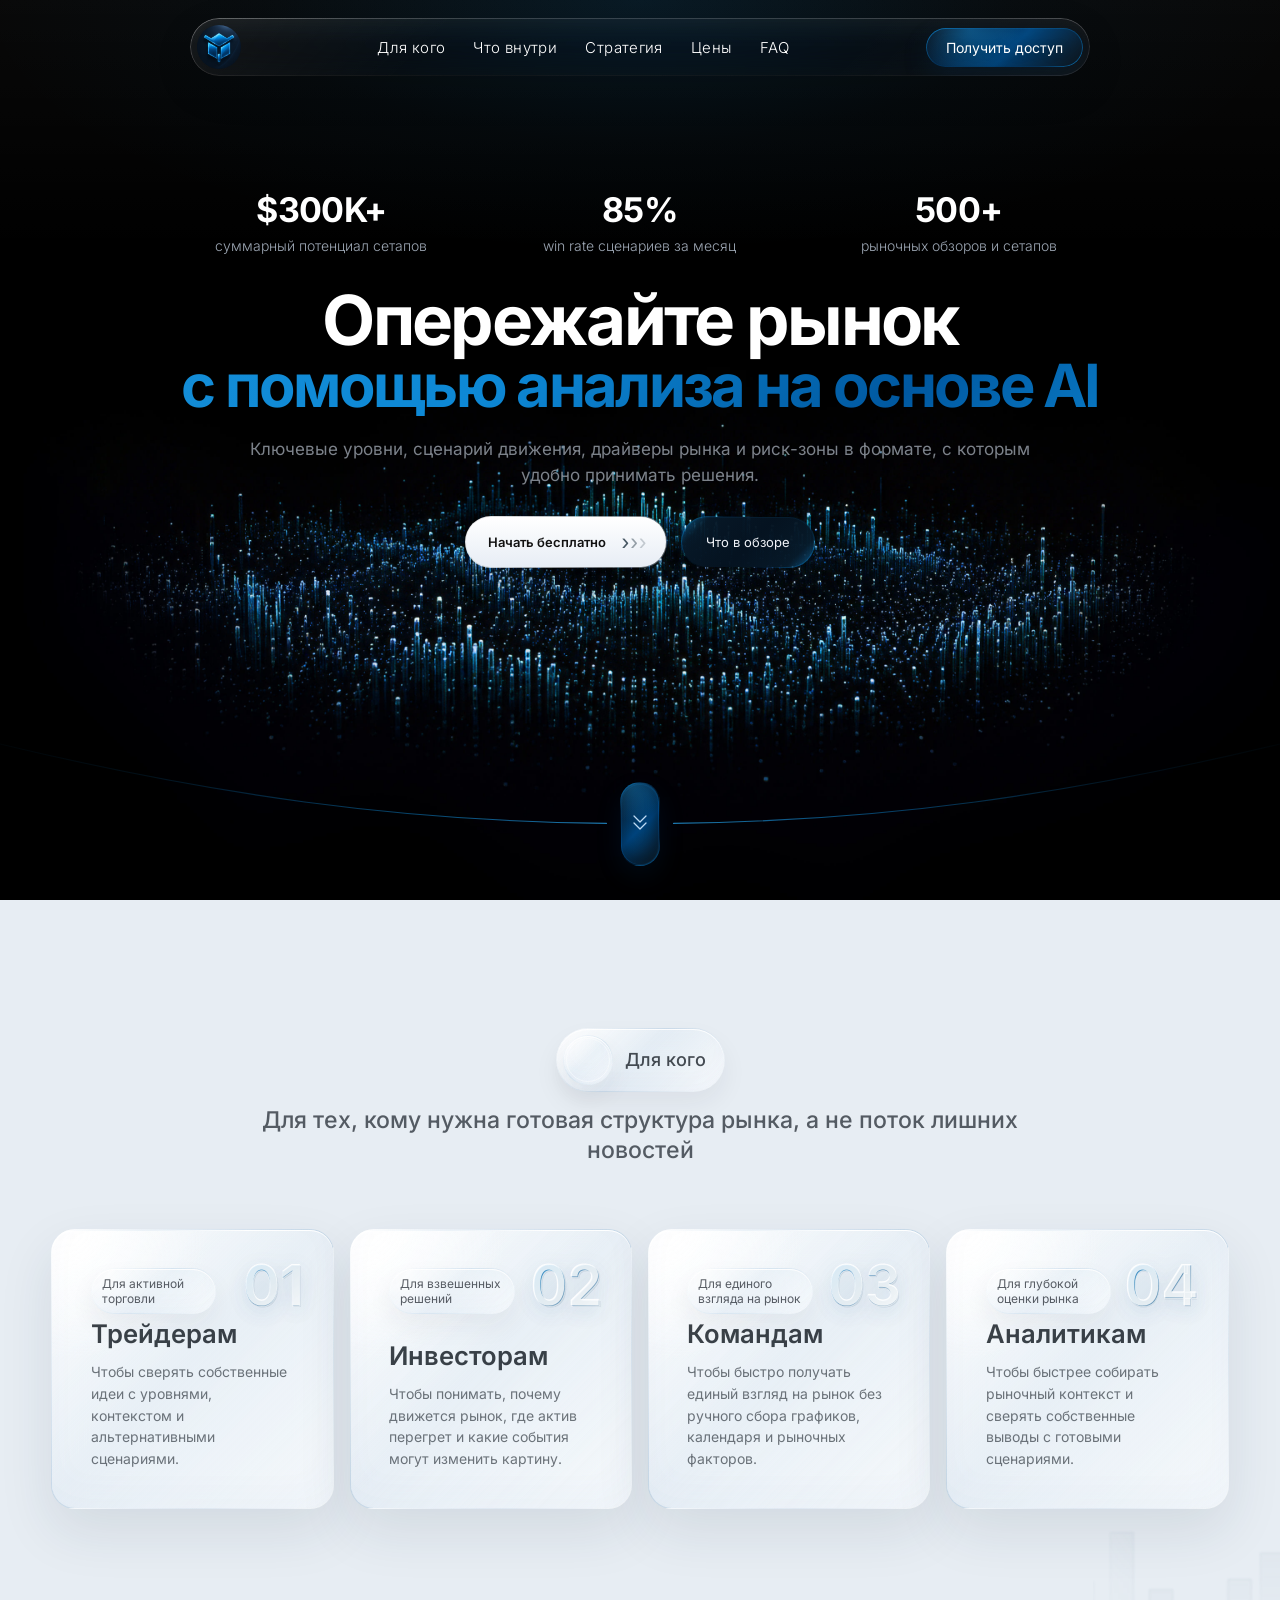
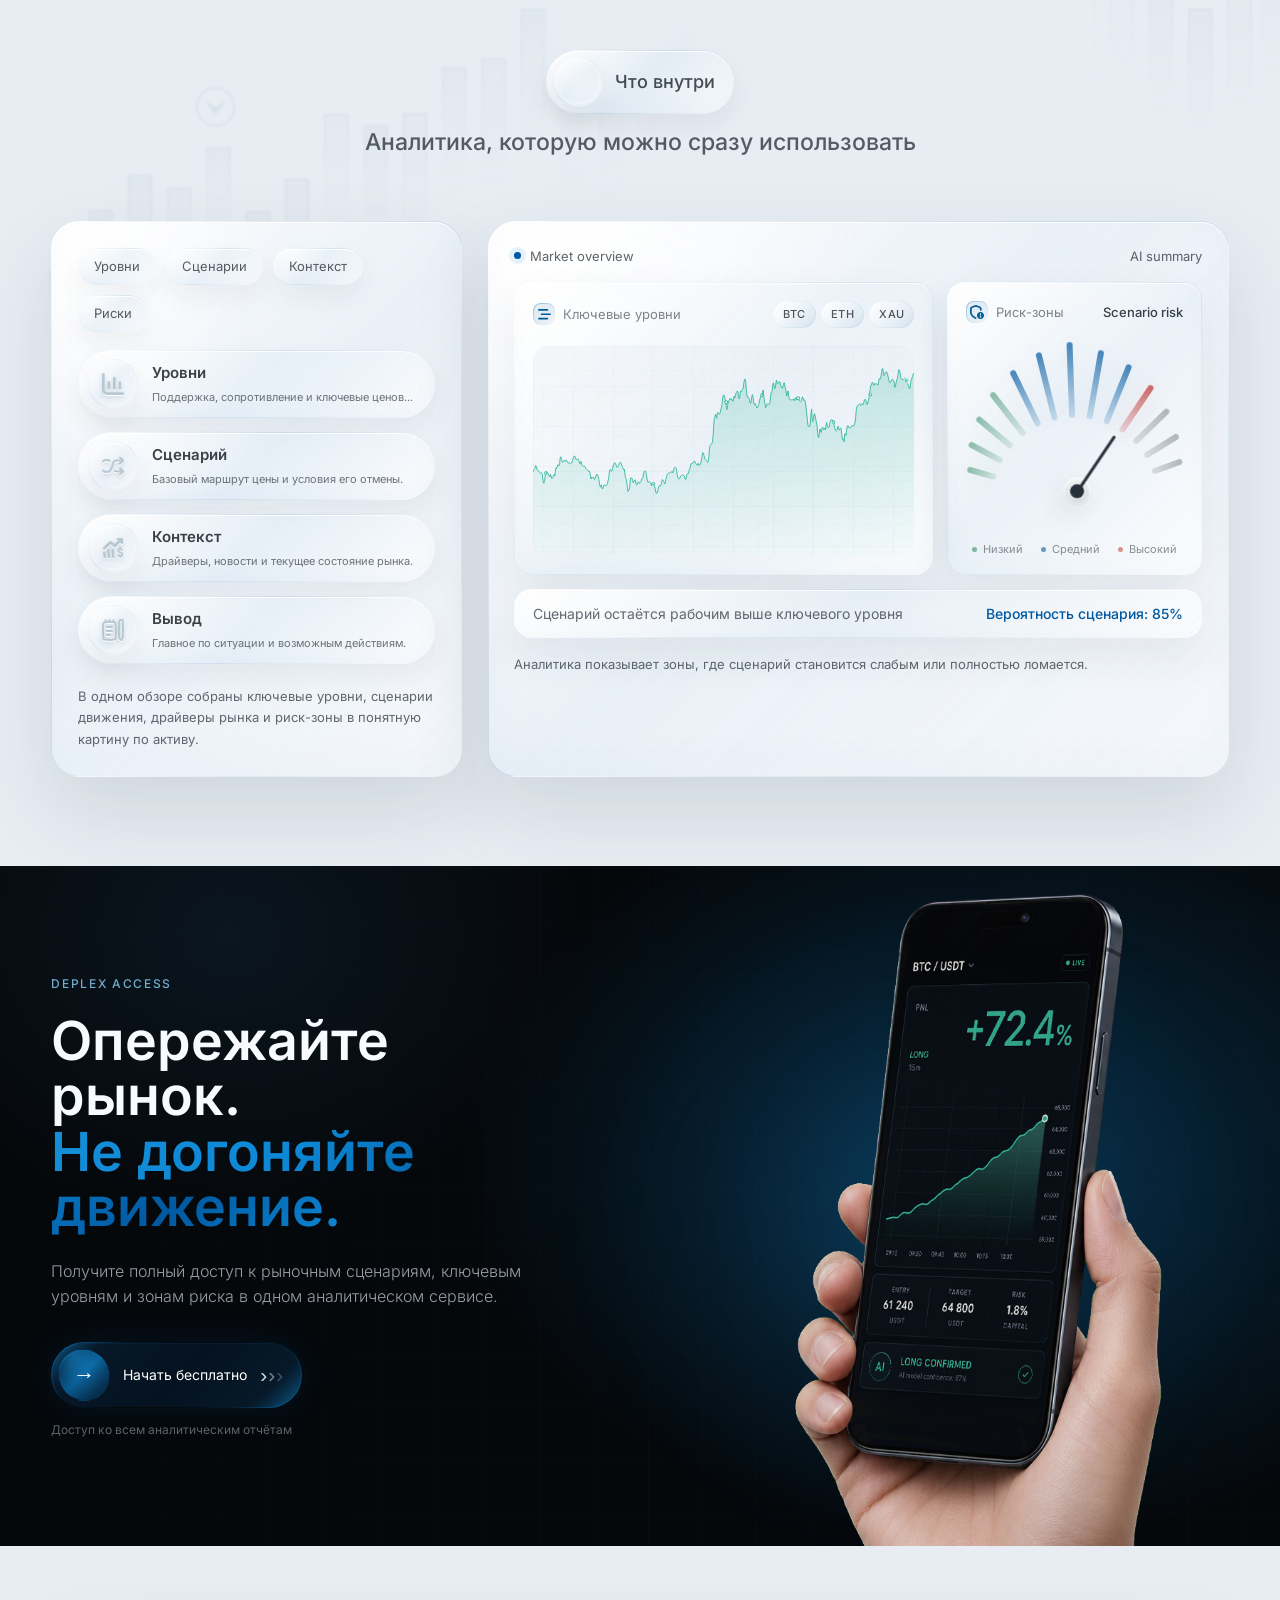
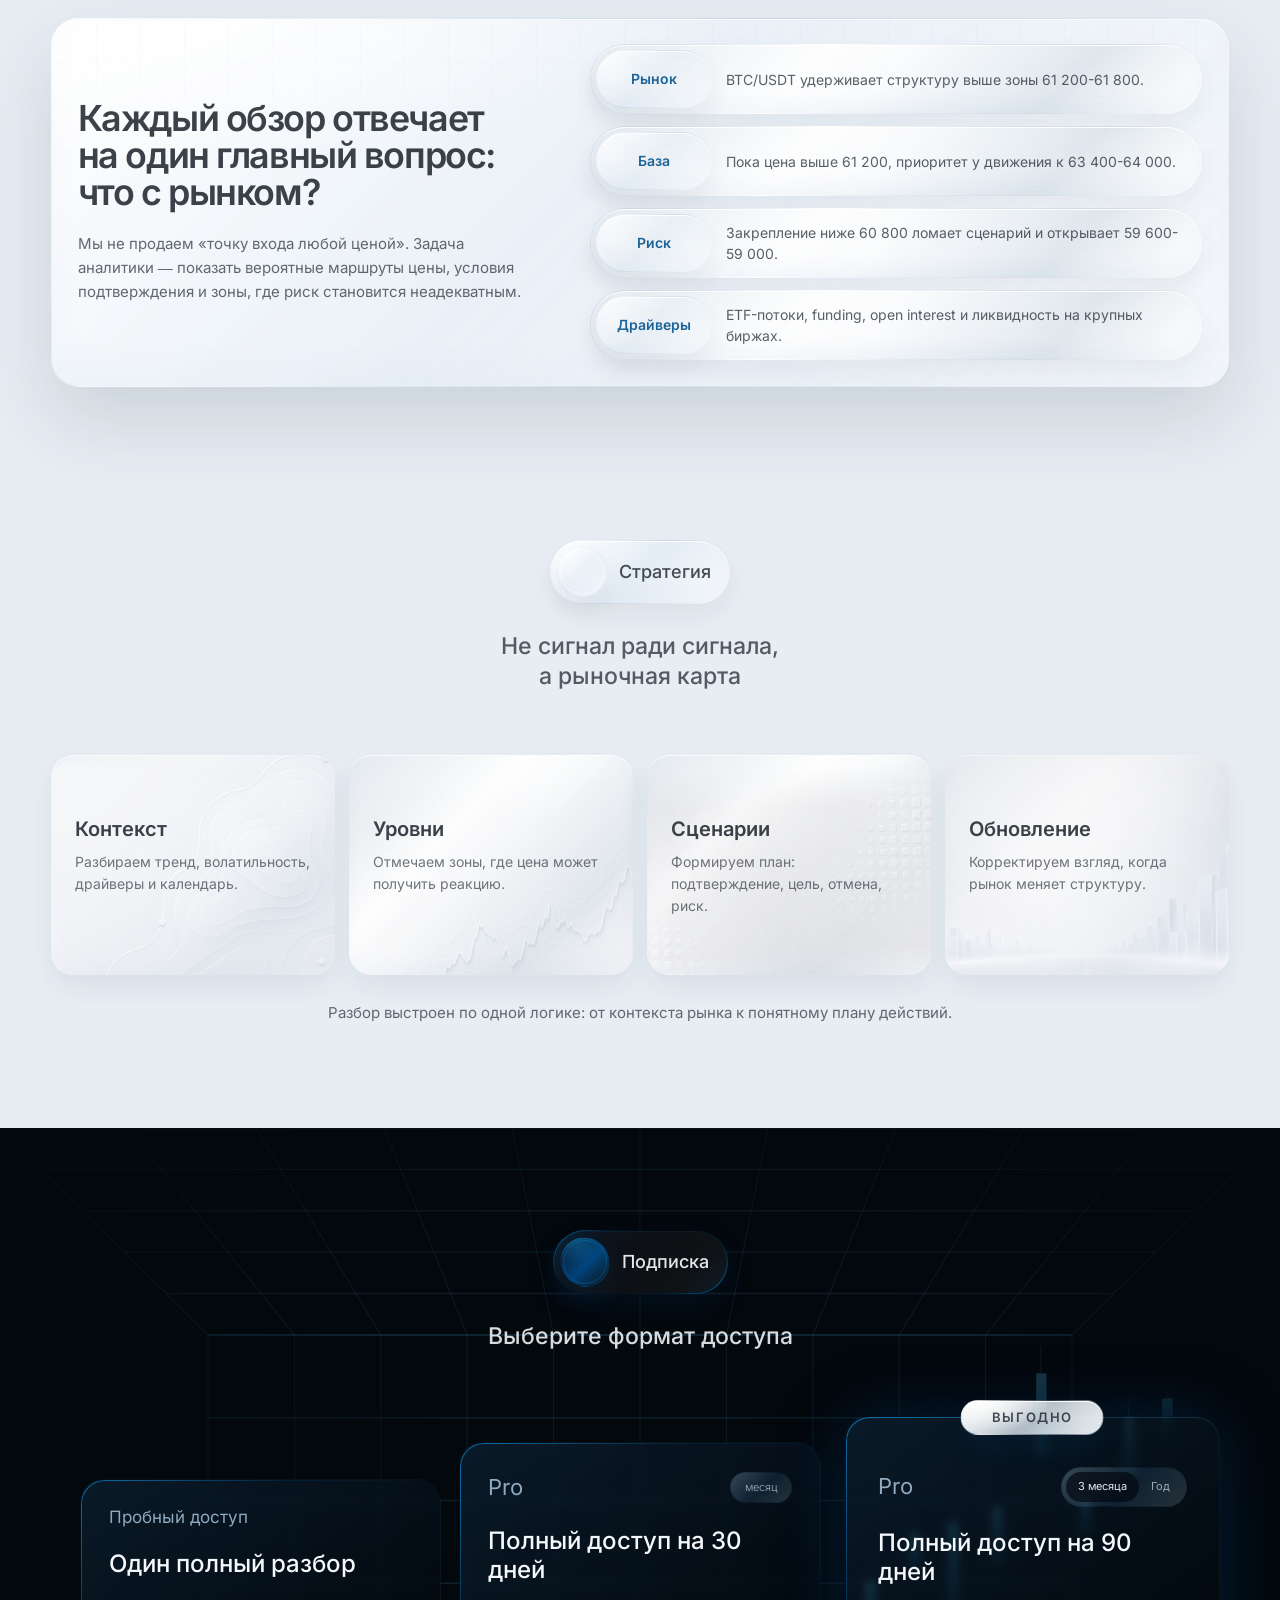
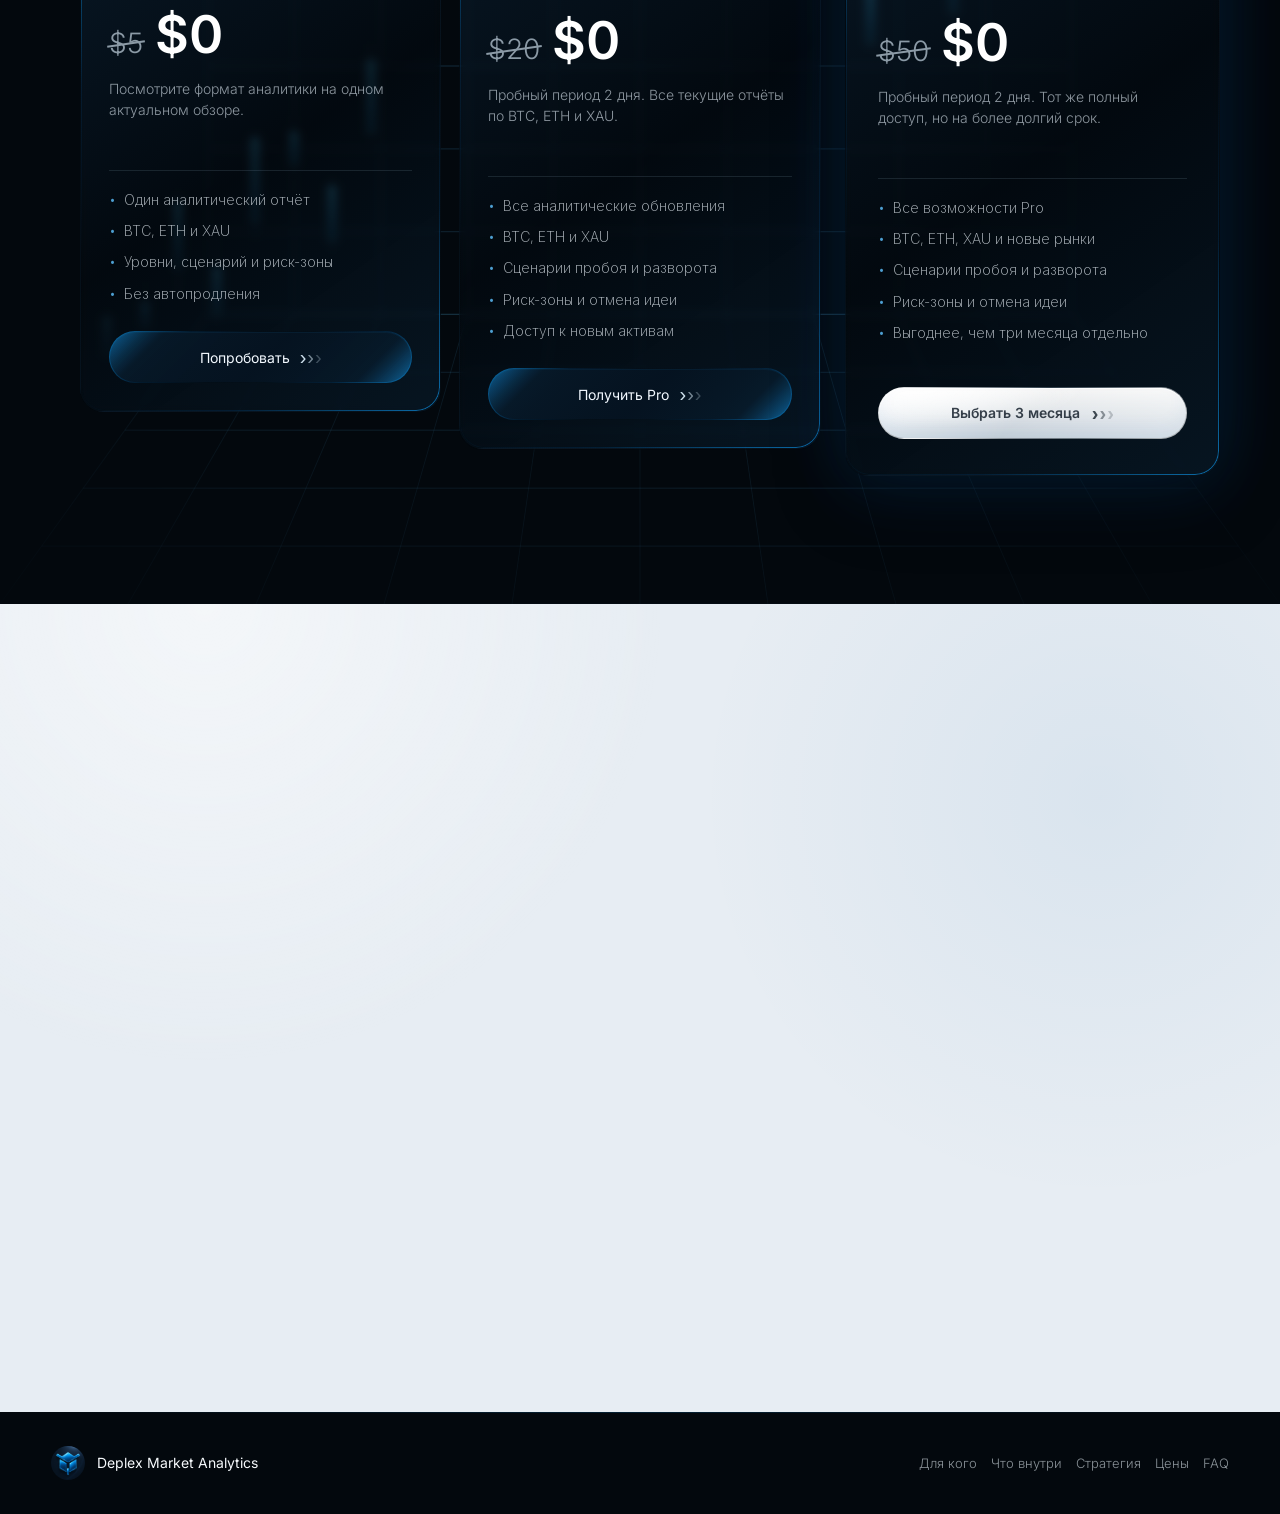
==== commit fa4ff598: "Add files via upload" ====
--- a/index.html
+++ b/index.html
@@ -8,7 +8,7 @@
       content="Deplex Market Analytics - рыночная аналитика без шума и догадок."
     />
     <title>Deplex Market Analytics</title>
-    <link rel="stylesheet" href="styles.css?v=20260715-access-10" />
+    <link rel="stylesheet" href="styles.css?v=20260715-access-11" />
   </head>
   <body>
     <main class="hero">
@@ -436,6 +436,6 @@
       </div>
     </footer>
 
-    <script src="script.js?v=20260715-access-10"></script>
+    <script src="script.js?v=20260715-access-11"></script>
   </body>
 </html>
--- a/styles.css
+++ b/styles.css
@@ -1281,9 +1281,9 @@
     grid-row: auto;
     height: clamp(460px, 96vw, 640px);
     justify-self: center;
-    margin: 8px auto 12px;
-    mask-image: linear-gradient(180deg, #000 0%, #000 97%, transparent 100%);
-    -webkit-mask-image: linear-gradient(180deg, #000 0%, #000 97%, transparent 100%);
+    margin: -6px auto 8px;
+    mask-image: linear-gradient(180deg, #000 0%, #000 99%, transparent 100%);
+    -webkit-mask-image: linear-gradient(180deg, #000 0%, #000 99%, transparent 100%);
     order: 4;
     overflow: hidden;
     pointer-events: none;
@@ -4206,6 +4206,39 @@
   transform: translate3d(48px, 22px, 0);
 }
 
+.audience-heading,
+#inside .inside-copy {
+  opacity: 1;
+  transform: none;
+  transition: none;
+}
+
+.audience-title-row,
+.inside-title-row {
+  opacity: 0;
+  transform: translate3d(-48px, 22px, 0);
+  transition:
+    opacity 620ms ease,
+    transform 820ms cubic-bezier(0.16, 0.84, 0.22, 1);
+}
+
+.audience-heading > p,
+.inside-summary {
+  opacity: 0;
+  transform: translate3d(48px, 22px, 0);
+  transition:
+    opacity 620ms ease 80ms,
+    transform 820ms cubic-bezier(0.16, 0.84, 0.22, 1) 80ms;
+}
+
+.audience-section.is-visible .audience-title-row,
+.audience-section.is-visible .audience-heading > p,
+#inside.is-visible .inside-title-row,
+#inside.is-visible .inside-summary {
+  opacity: 1;
+  transform: none;
+}
+
 .audience-card:nth-child(-n + 2),
 .strategy-section .strategy-steps article:nth-child(-n + 2) {
   transform: translate3d(-48px, 22px, 0);
@@ -4408,6 +4441,18 @@
     transform: none;
   }
 
+  .access-button {
+    justify-content: flex-start;
+    overflow: hidden;
+    padding-left: 6px;
+    width: min(330px, 100%);
+  }
+
+  .access-button-orb {
+    flex-basis: 52px;
+    overflow: hidden;
+  }
+
   .audience-heading,
   #inside .inside-copy {
     opacity: 1;
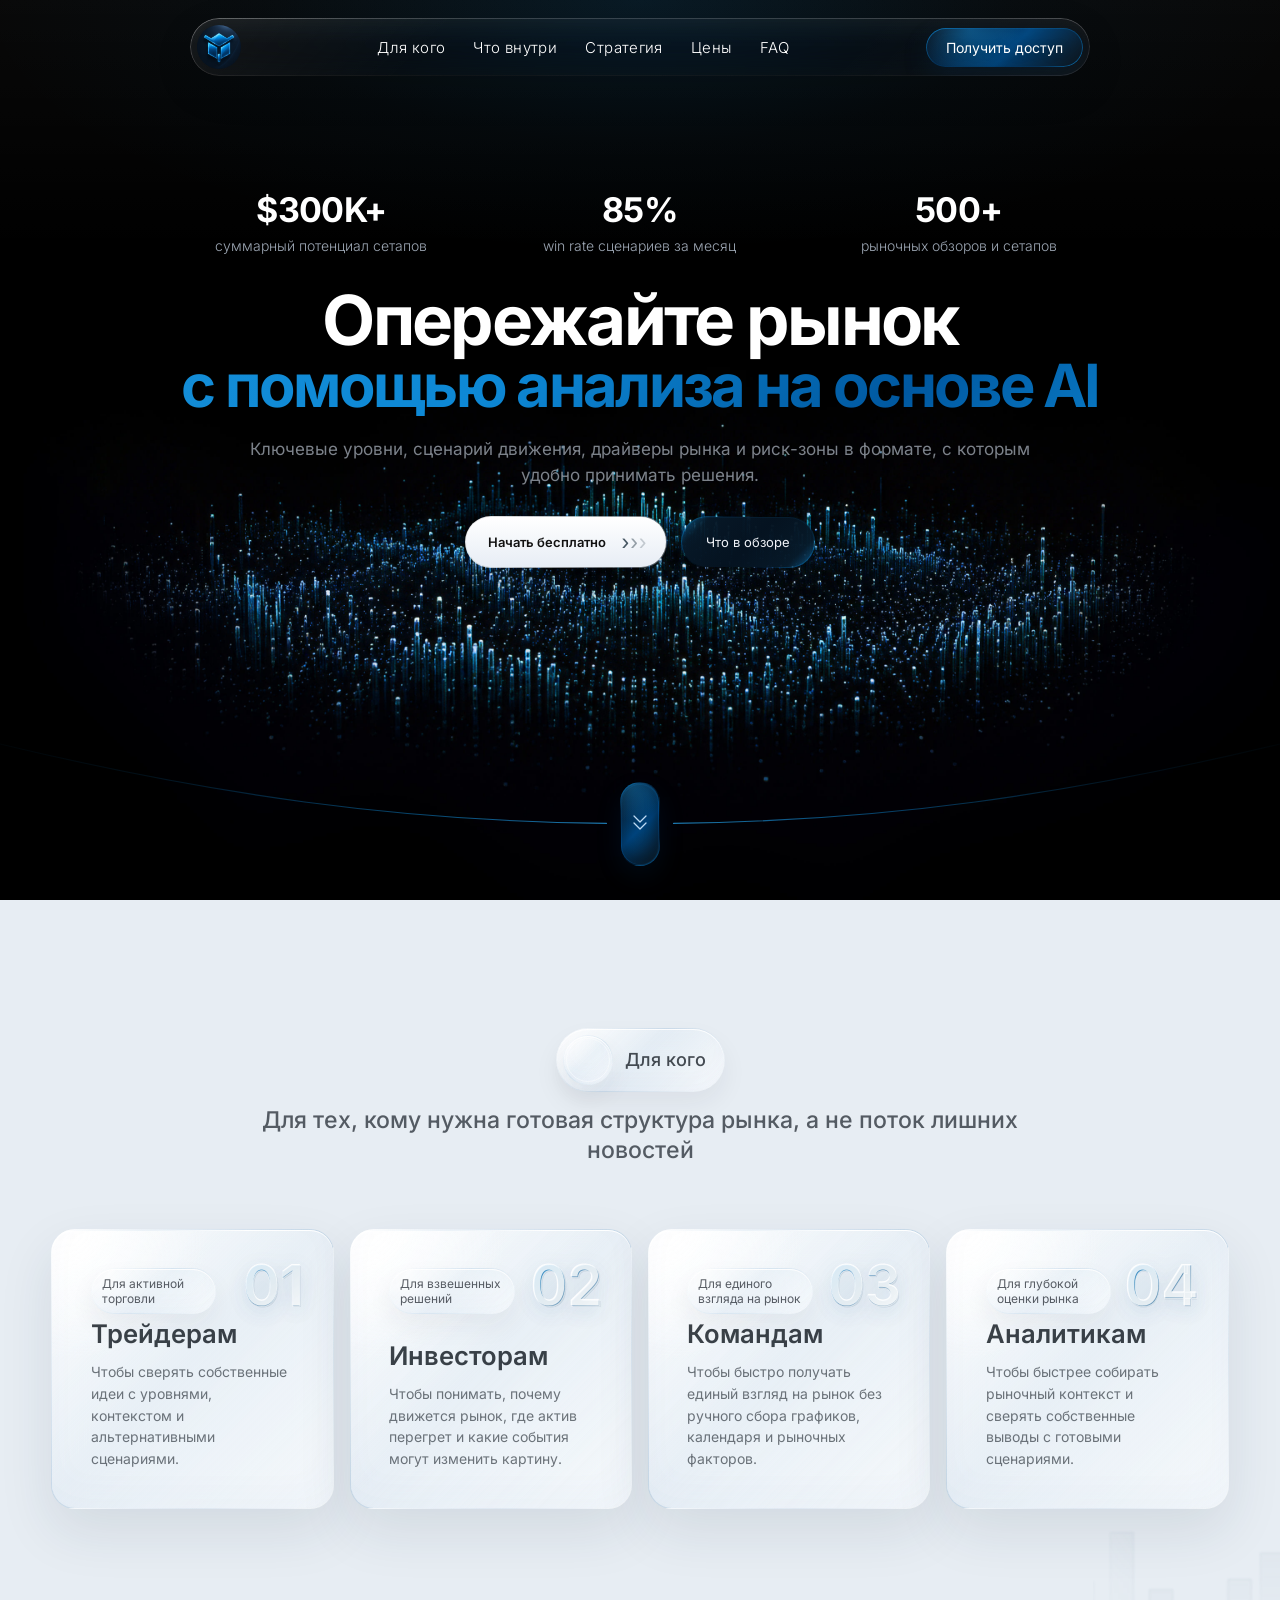
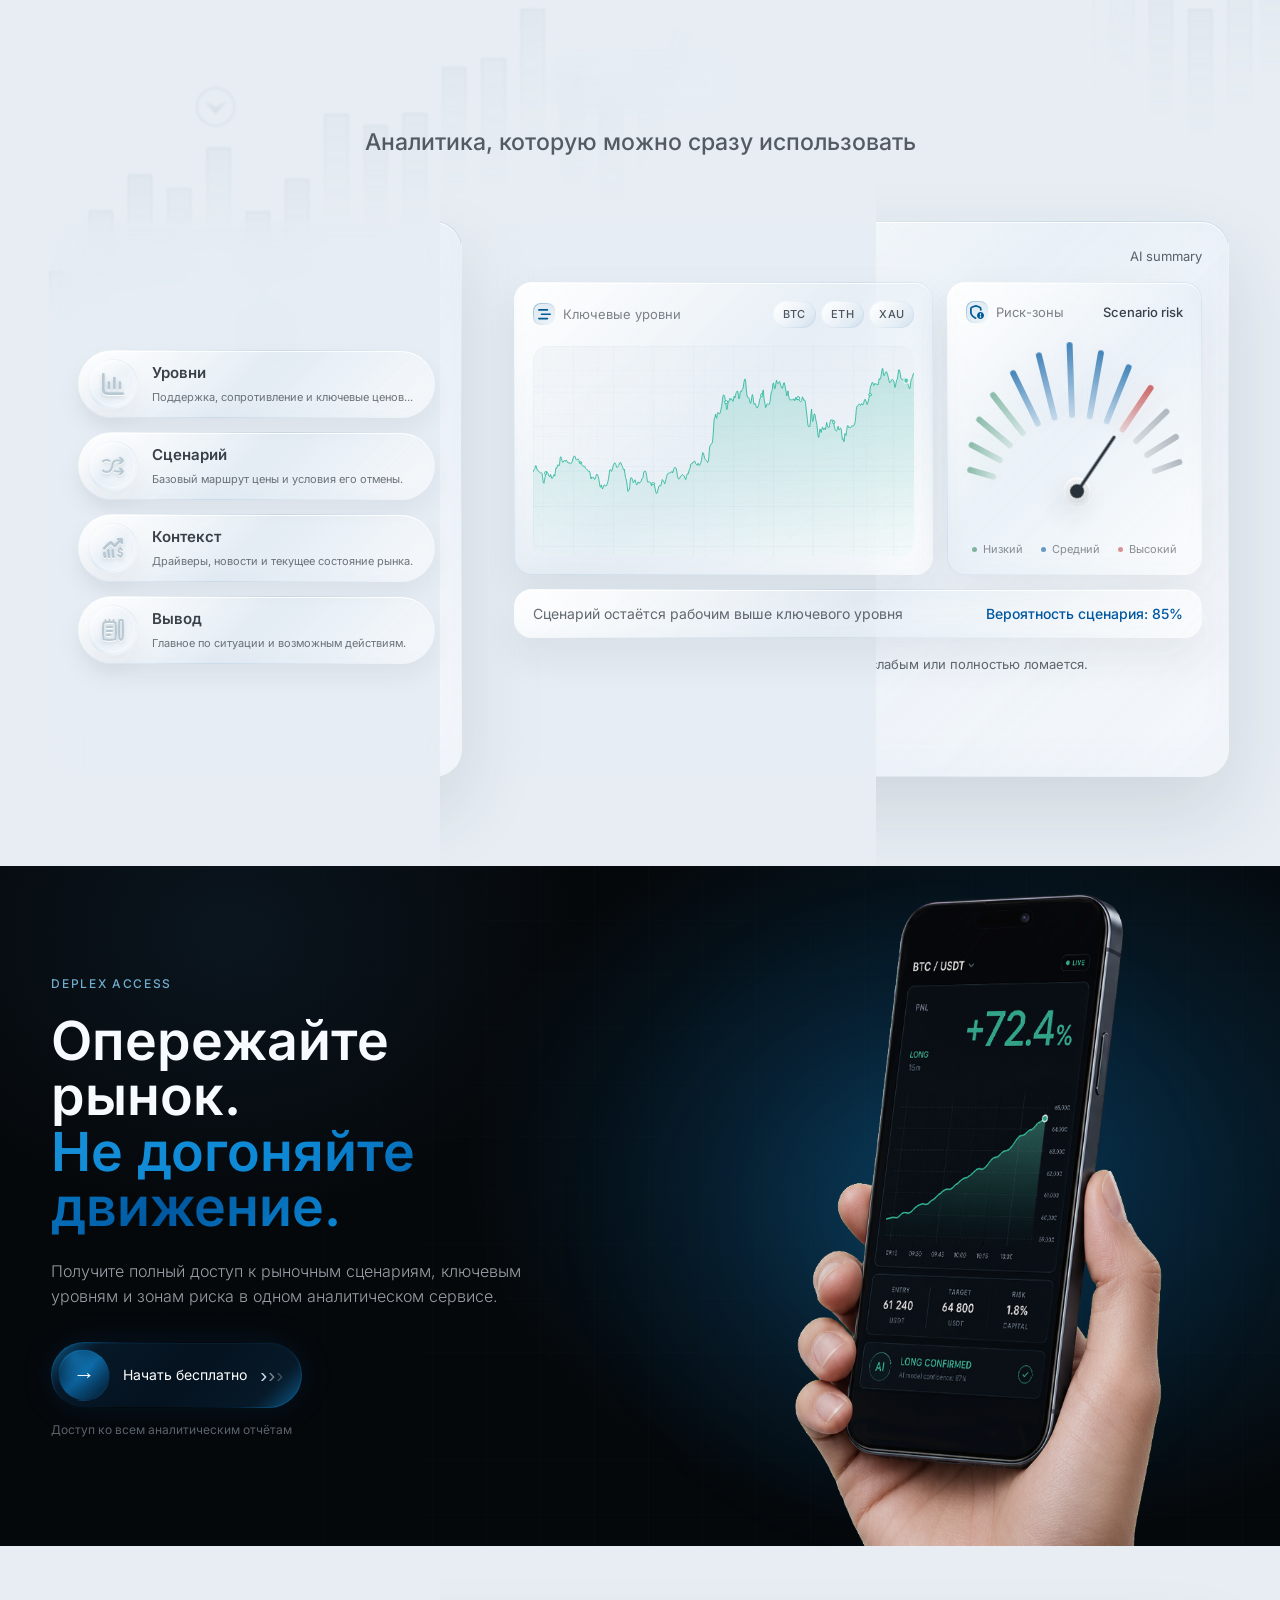
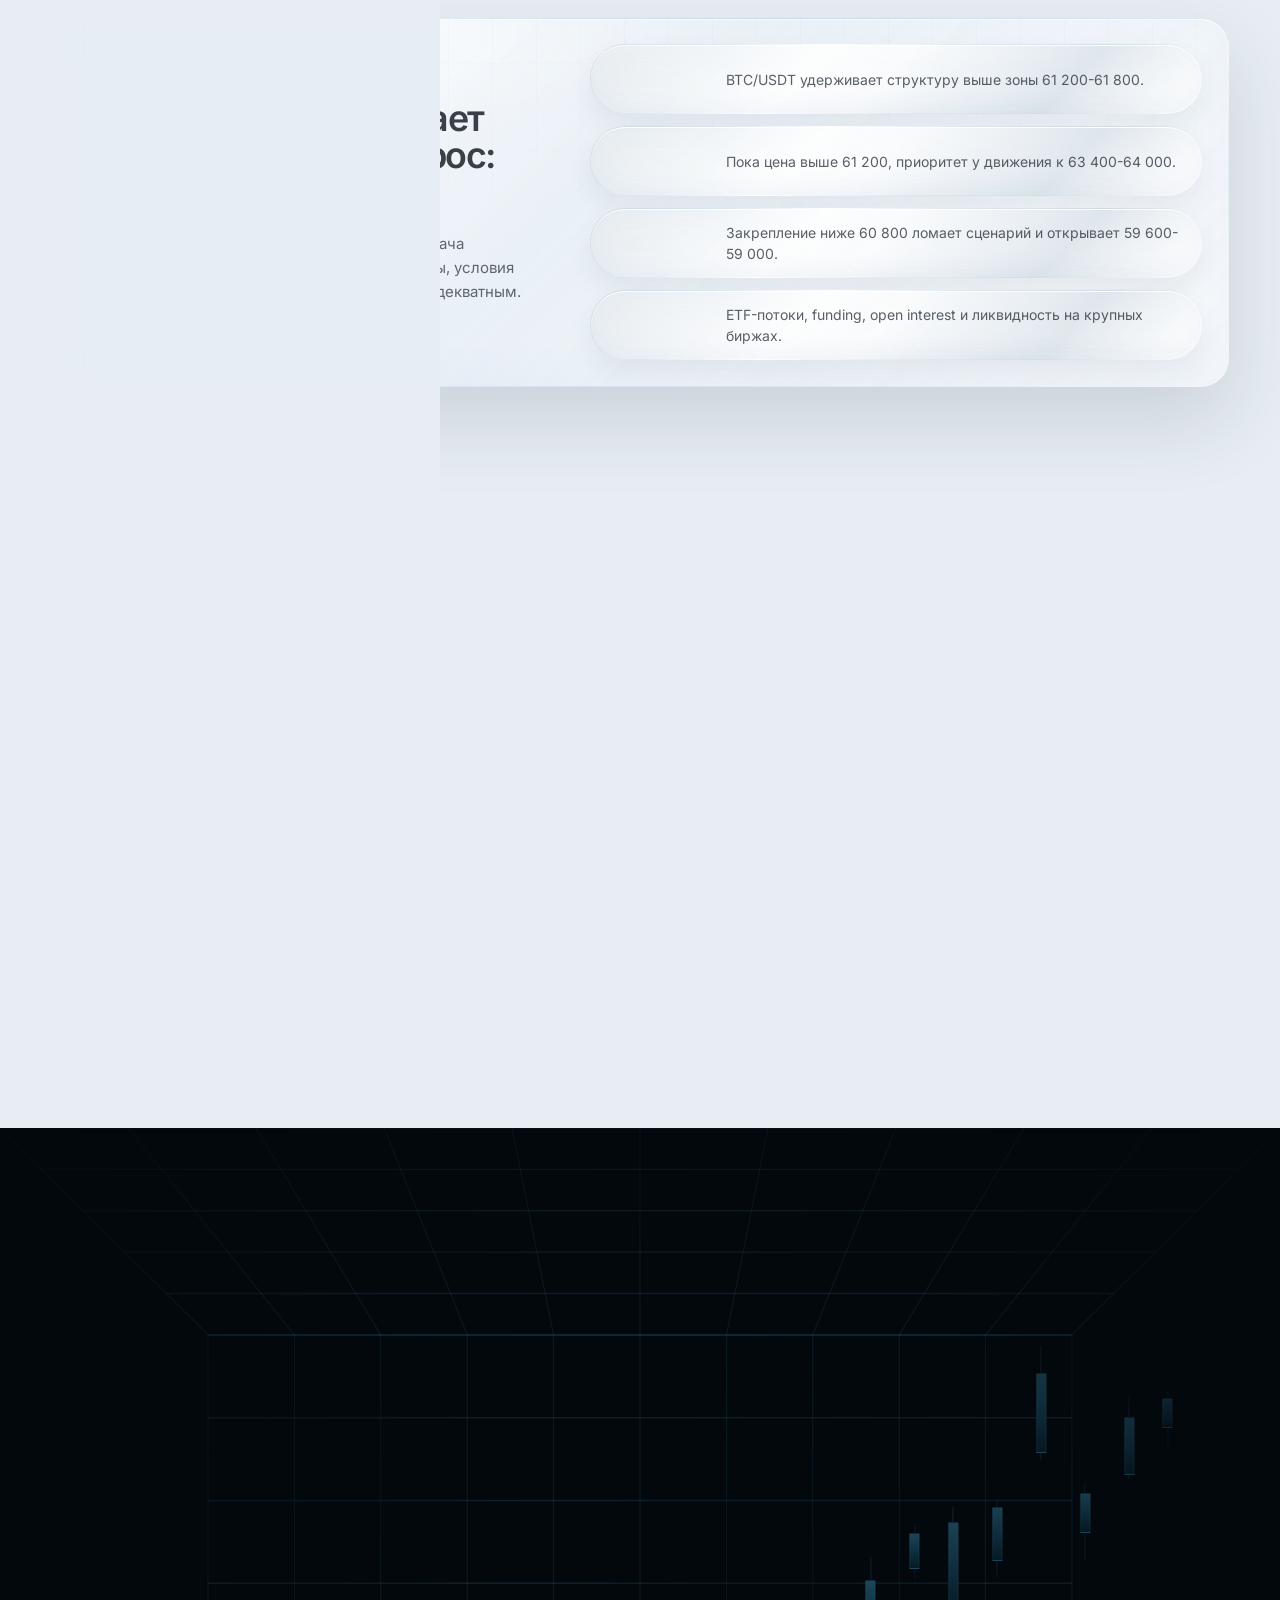
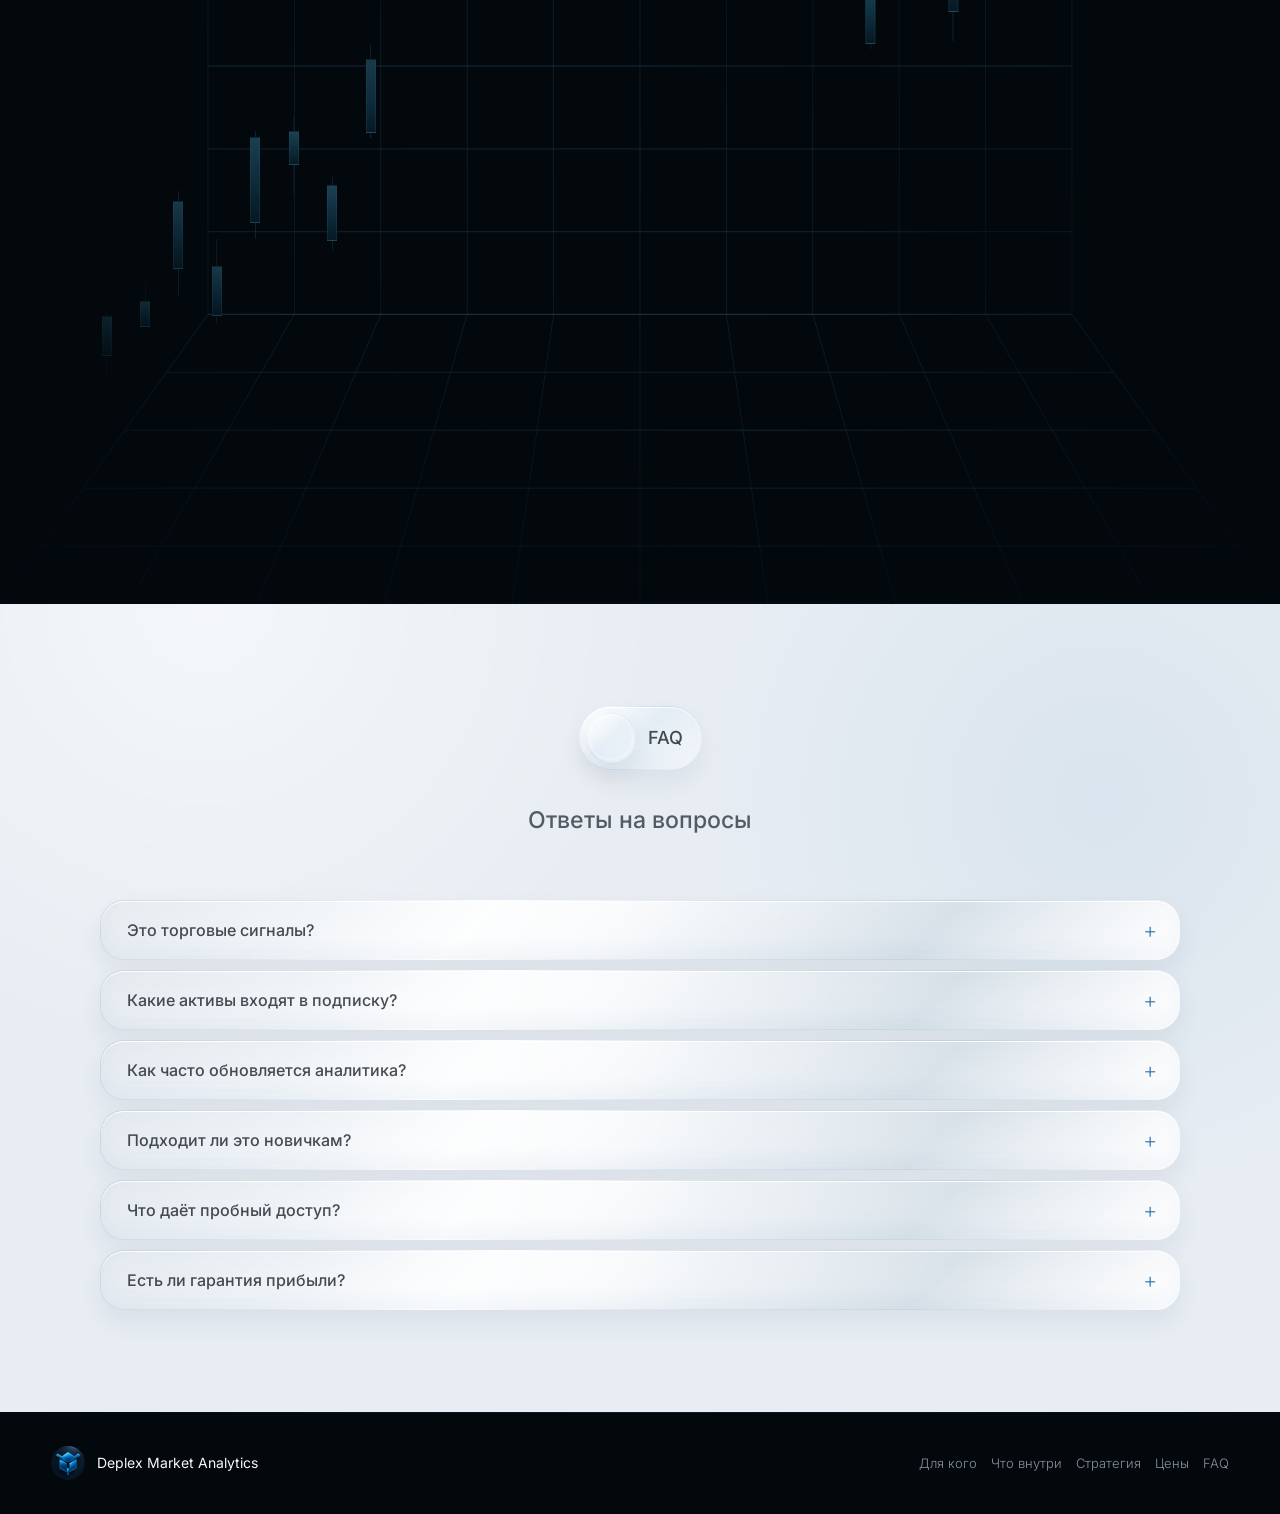
==== commit 84e674cb: "Add files via upload" ====
--- a/index.html
+++ b/index.html
@@ -8,7 +8,7 @@
       content="Deplex Market Analytics - рыночная аналитика без шума и догадок."
     />
     <title>Deplex Market Analytics</title>
-    <link rel="stylesheet" href="styles.css?v=20260715-access-11" />
+    <link rel="stylesheet" href="styles.css?v=20260715-access-13" />
   </head>
   <body>
     <main class="hero">
@@ -436,6 +436,6 @@
       </div>
     </footer>
 
-    <script src="script.js?v=20260715-access-11"></script>
+    <script src="script.js?v=20260715-access-13"></script>
   </body>
 </html>
--- a/styles.css
+++ b/styles.css
@@ -1279,9 +1279,9 @@
   .phone-stage {
     grid-column: auto;
     grid-row: auto;
-    height: clamp(460px, 96vw, 640px);
+    height: clamp(500px, 108vw, 720px);
     justify-self: center;
-    margin: -6px auto 8px;
+    margin: -16px auto -24px;
     mask-image: linear-gradient(180deg, #000 0%, #000 99%, transparent 100%);
     -webkit-mask-image: linear-gradient(180deg, #000 0%, #000 99%, transparent 100%);
     order: 4;
@@ -4442,15 +4442,25 @@
   }
 
   .access-button {
-    justify-content: flex-start;
+    justify-content: center;
     overflow: hidden;
-    padding-left: 6px;
-    width: min(330px, 100%);
+    padding-left: 66px;
+    padding-right: 24px;
+    width: min(292px, 100%);
   }
 
   .access-button-orb {
     flex-basis: 52px;
+    left: 6px;
     overflow: hidden;
+    position: absolute;
+    top: 50%;
+    transform: translateY(-50%) translateX(var(--swipe-x));
+  }
+
+  .access-button-label,
+  .access-button-trail {
+    transform: translateX(var(--swipe-label-x));
   }
 
   .audience-heading,
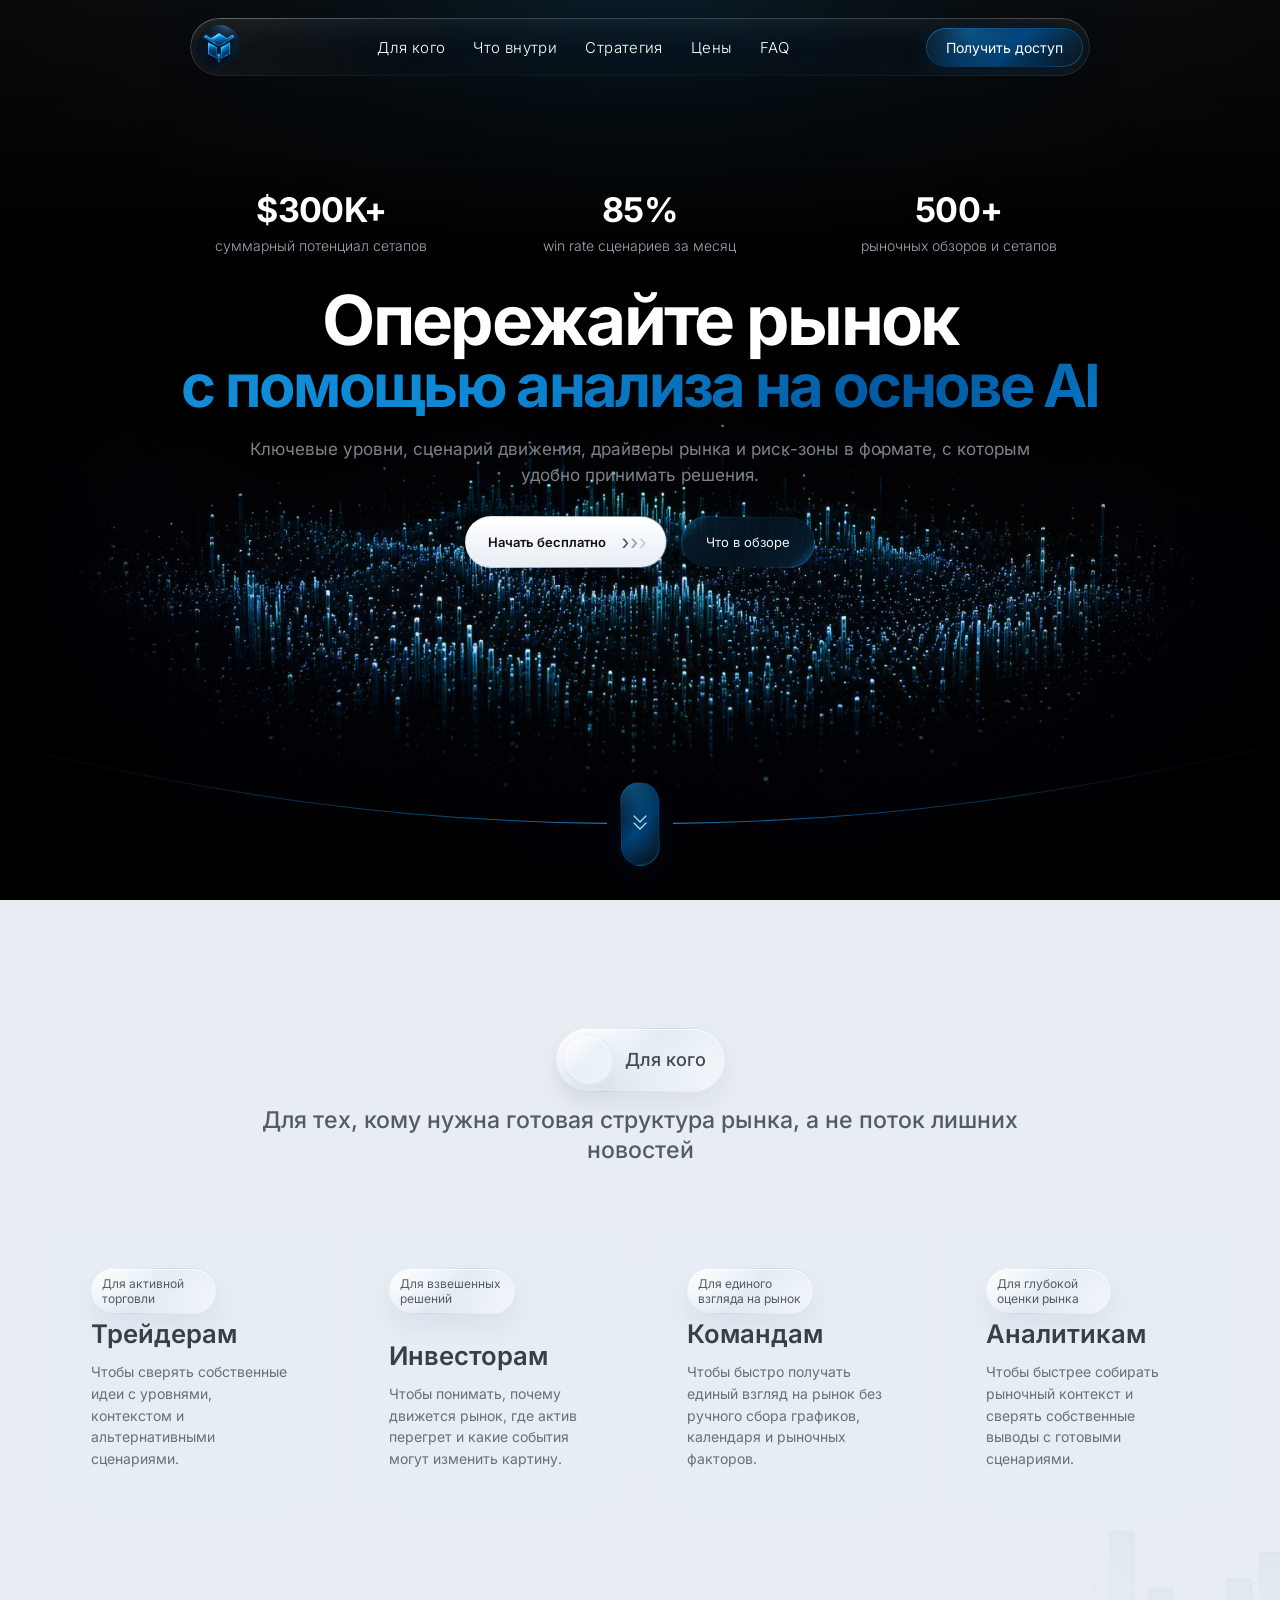
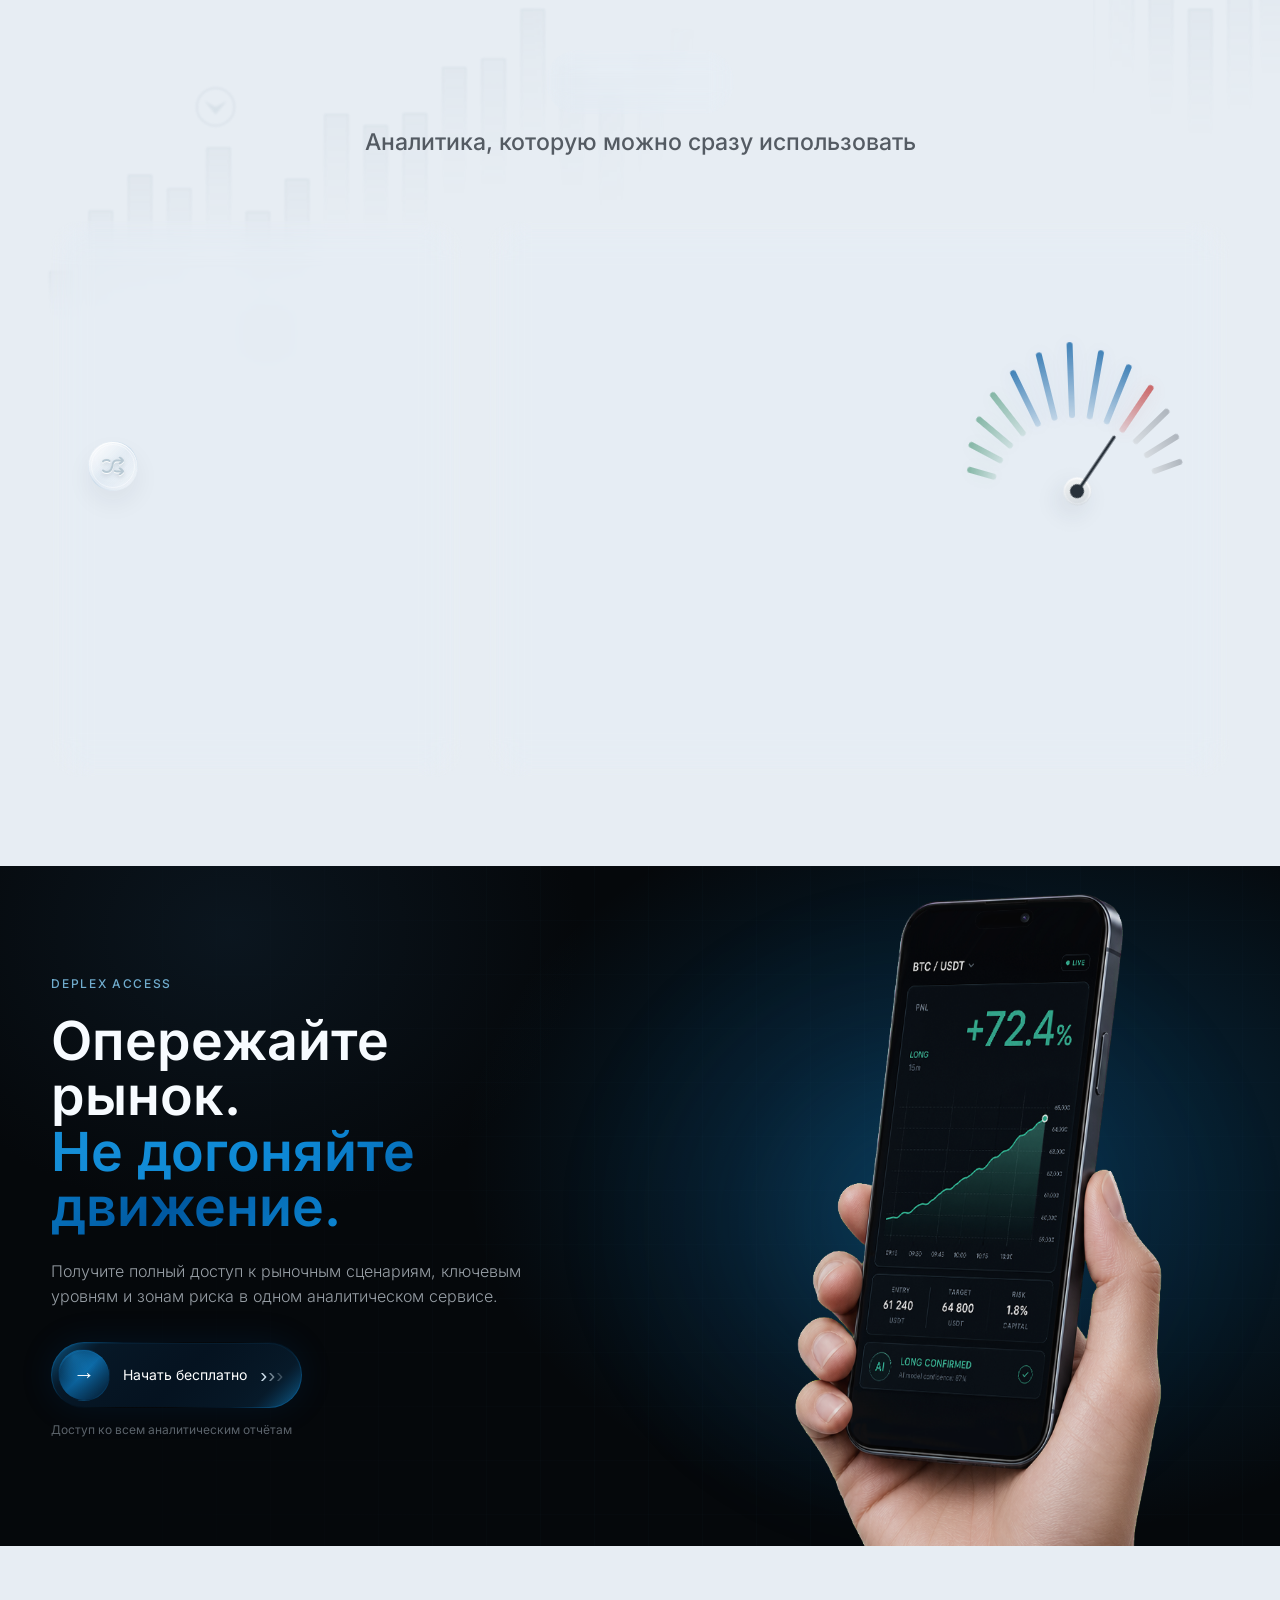
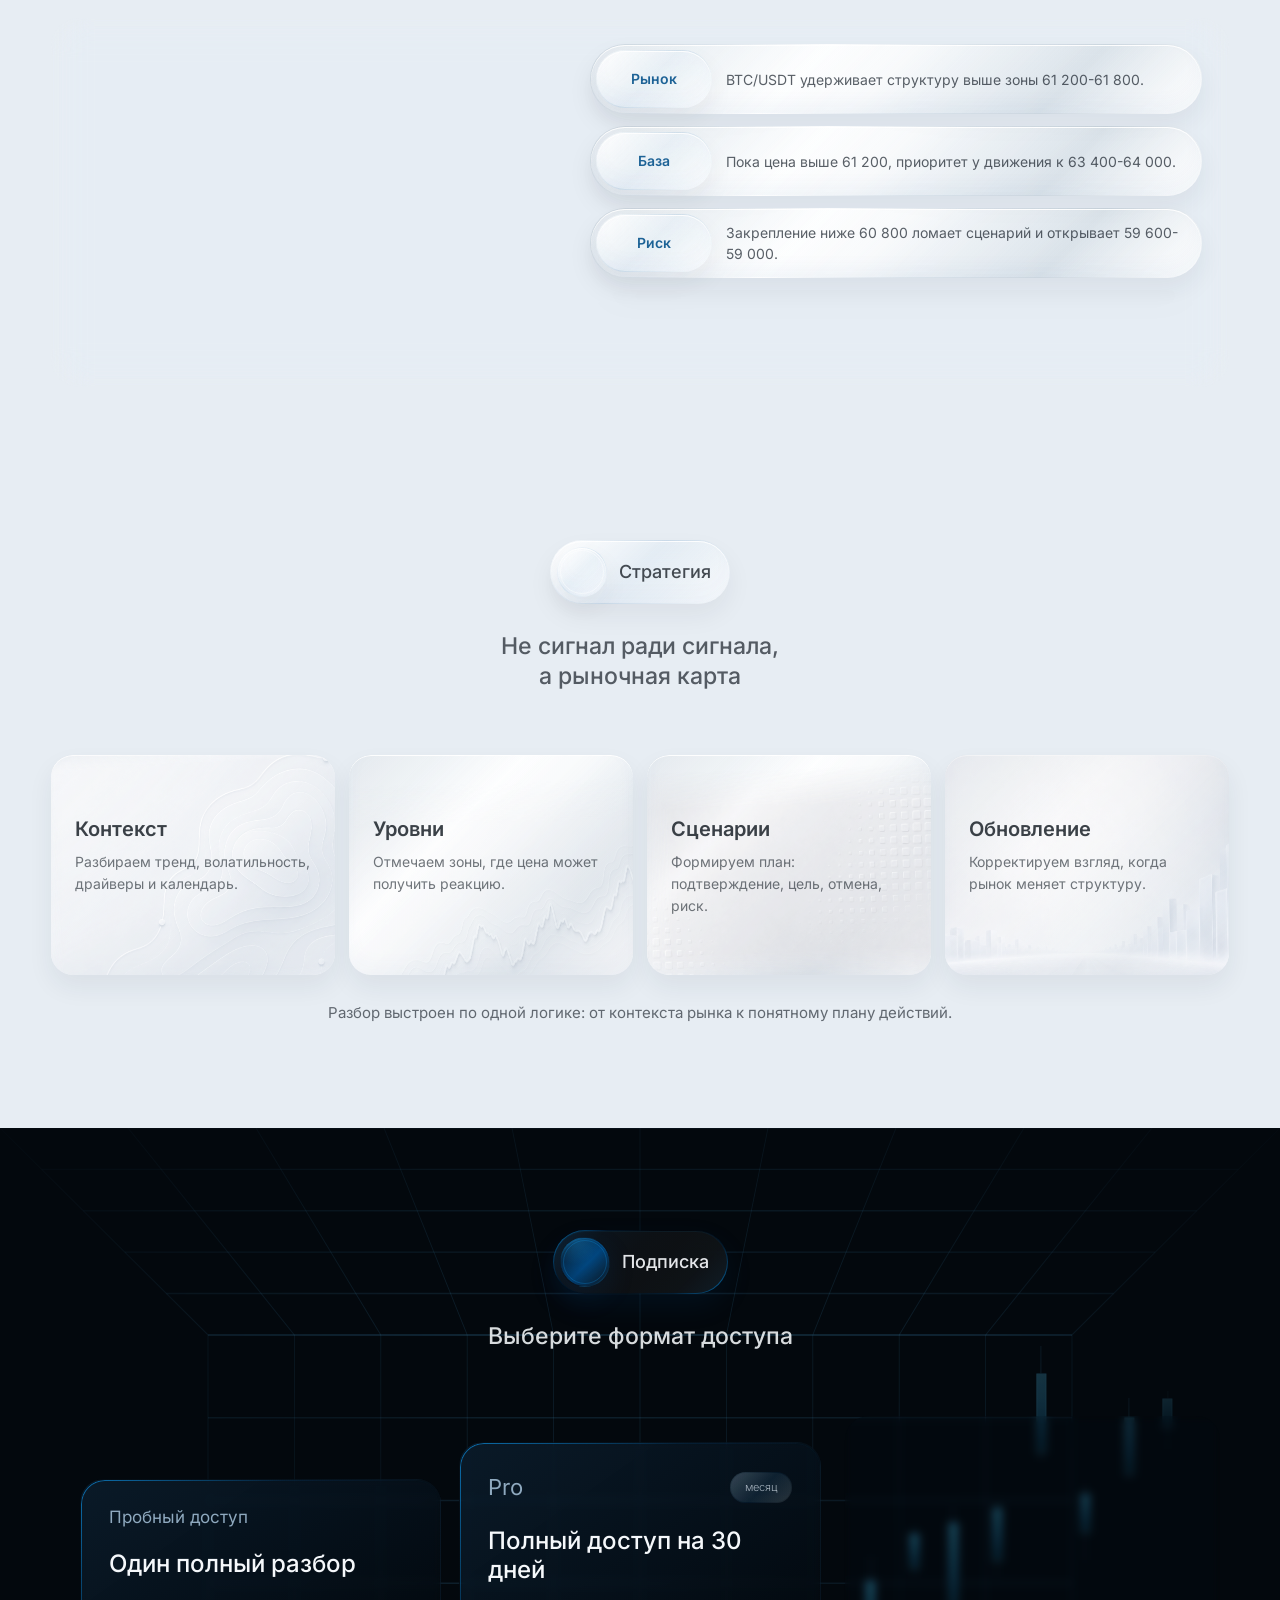
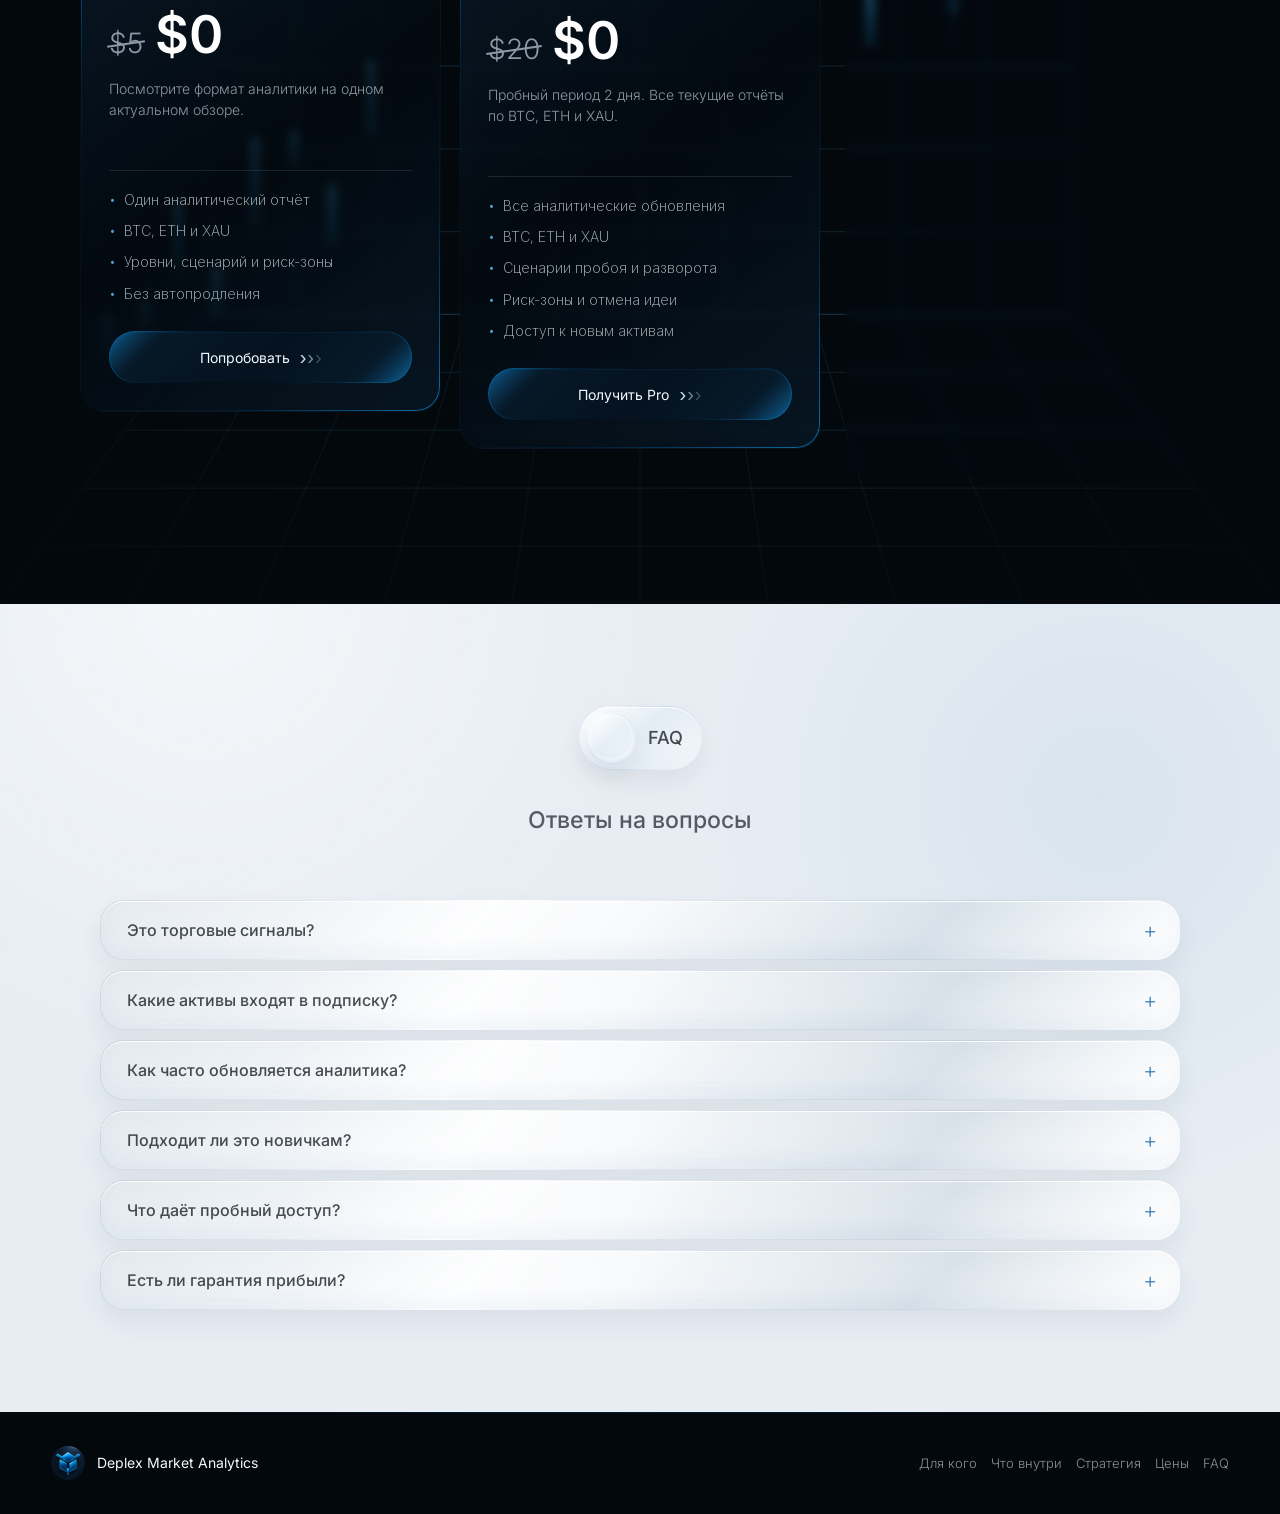
==== commit 4325f0c2: "Add files via upload" ====
--- a/index.html
+++ b/index.html
@@ -8,7 +8,7 @@
       content="Deplex Market Analytics - рыночная аналитика без шума и догадок."
     />
     <title>Deplex Market Analytics</title>
-    <link rel="stylesheet" href="styles.css?v=20260715-access-13" />
+    <link rel="stylesheet" href="styles.css?v=20260715-access-14" />
   </head>
   <body>
     <main class="hero">
@@ -436,6 +436,6 @@
       </div>
     </footer>
 
-    <script src="script.js?v=20260715-access-13"></script>
+    <script src="script.js?v=20260715-access-14"></script>
   </body>
 </html>
--- a/styles.css
+++ b/styles.css
@@ -4449,6 +4449,17 @@
     width: min(292px, 100%);
   }
 
+  .access-button::before {
+    background:
+      radial-gradient(ellipse at 52% 54%, rgba(3, 8, 13, 0.52) 0%, rgba(3, 8, 13, 0.34) 48%, rgba(3, 8, 13, 0.08) 76%, transparent 100%);
+    border-radius: inherit;
+    content: "";
+    inset: 0;
+    pointer-events: none;
+    position: absolute;
+    z-index: 0;
+  }
+
   .access-button-orb {
     flex-basis: 52px;
     left: 6px;
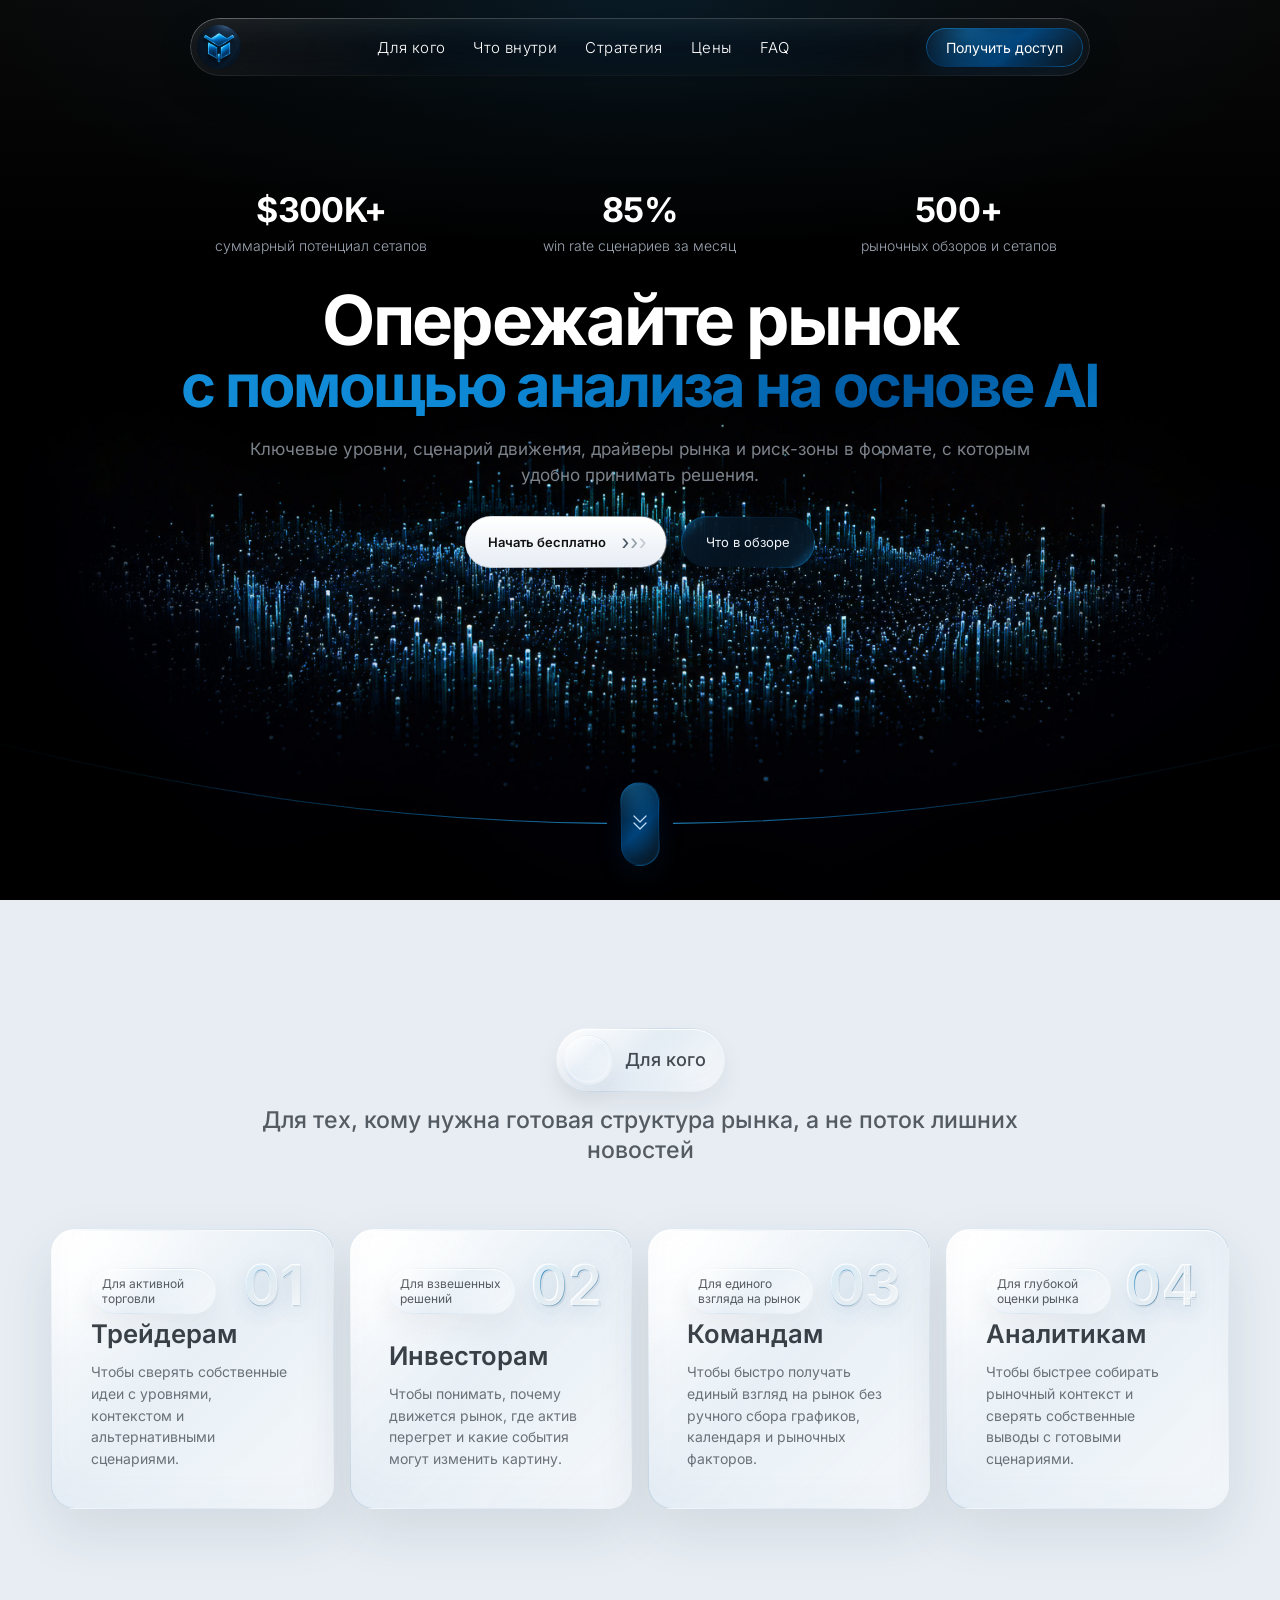
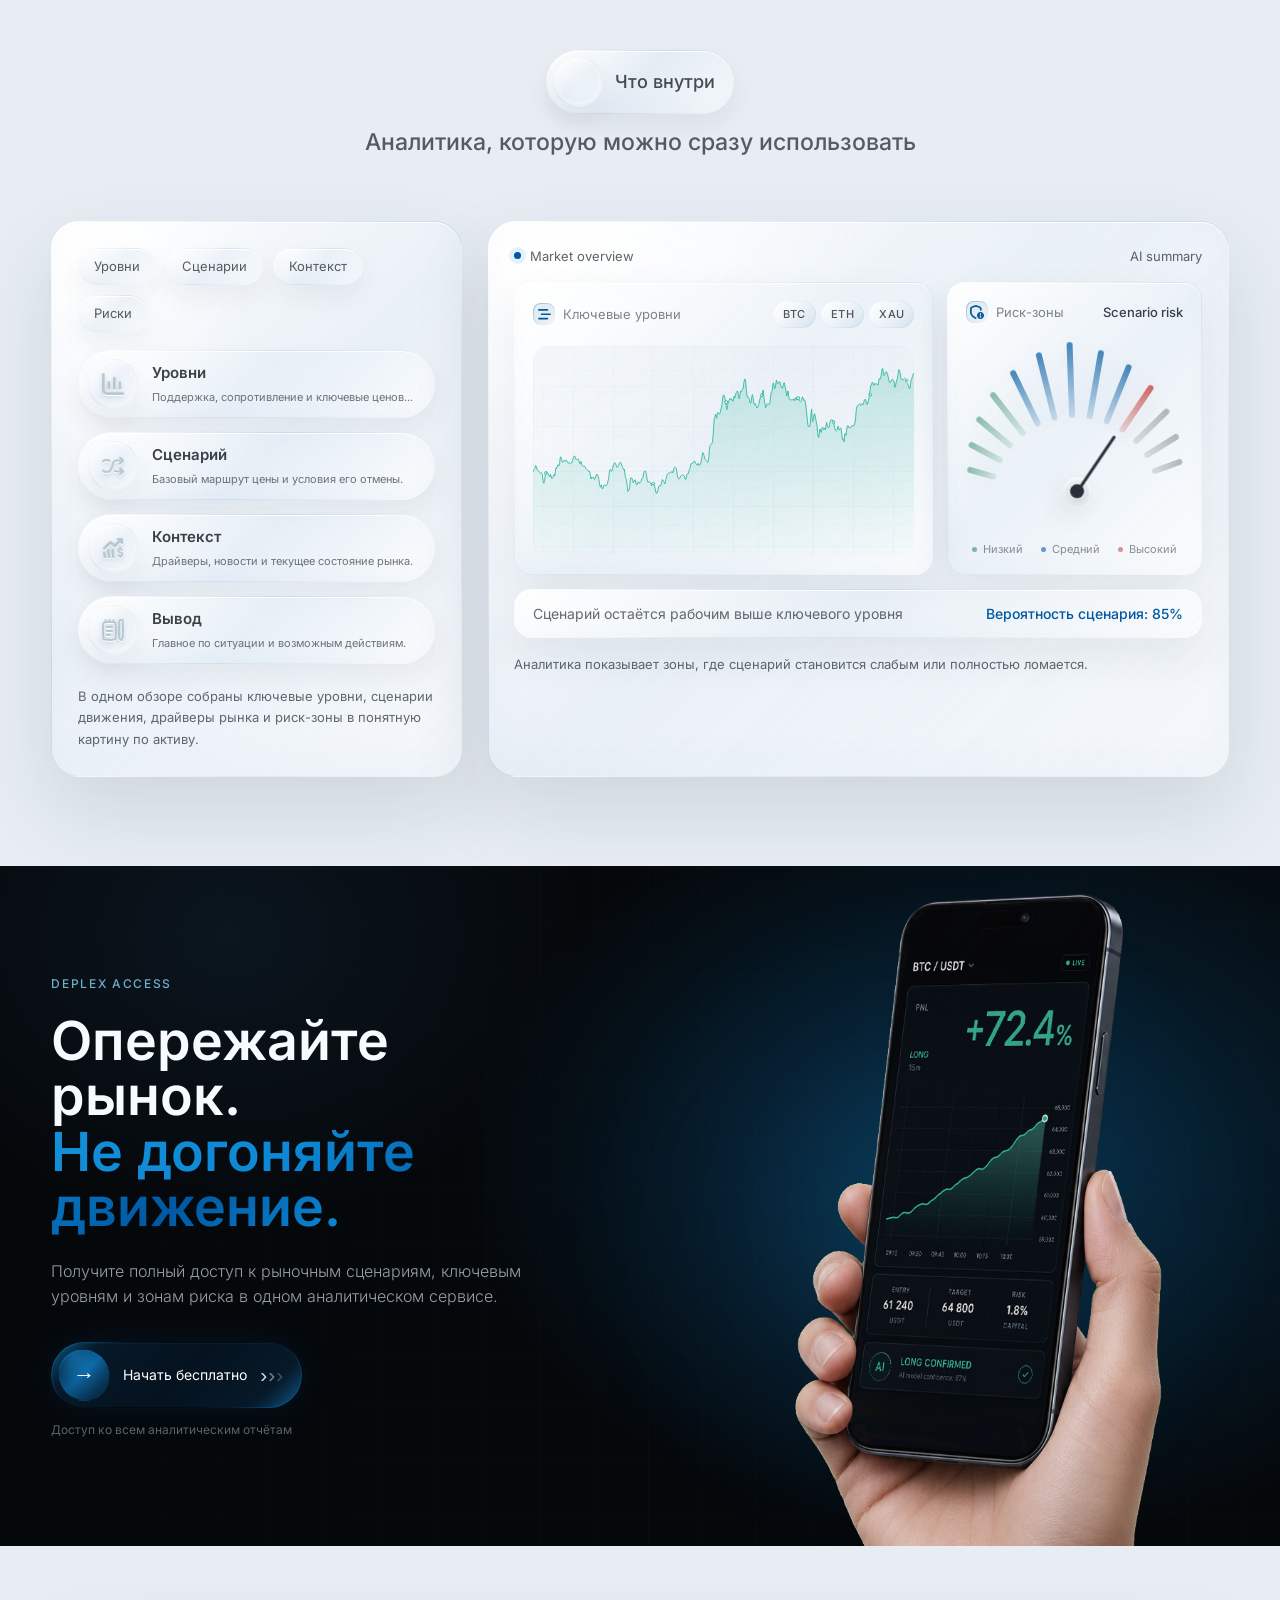
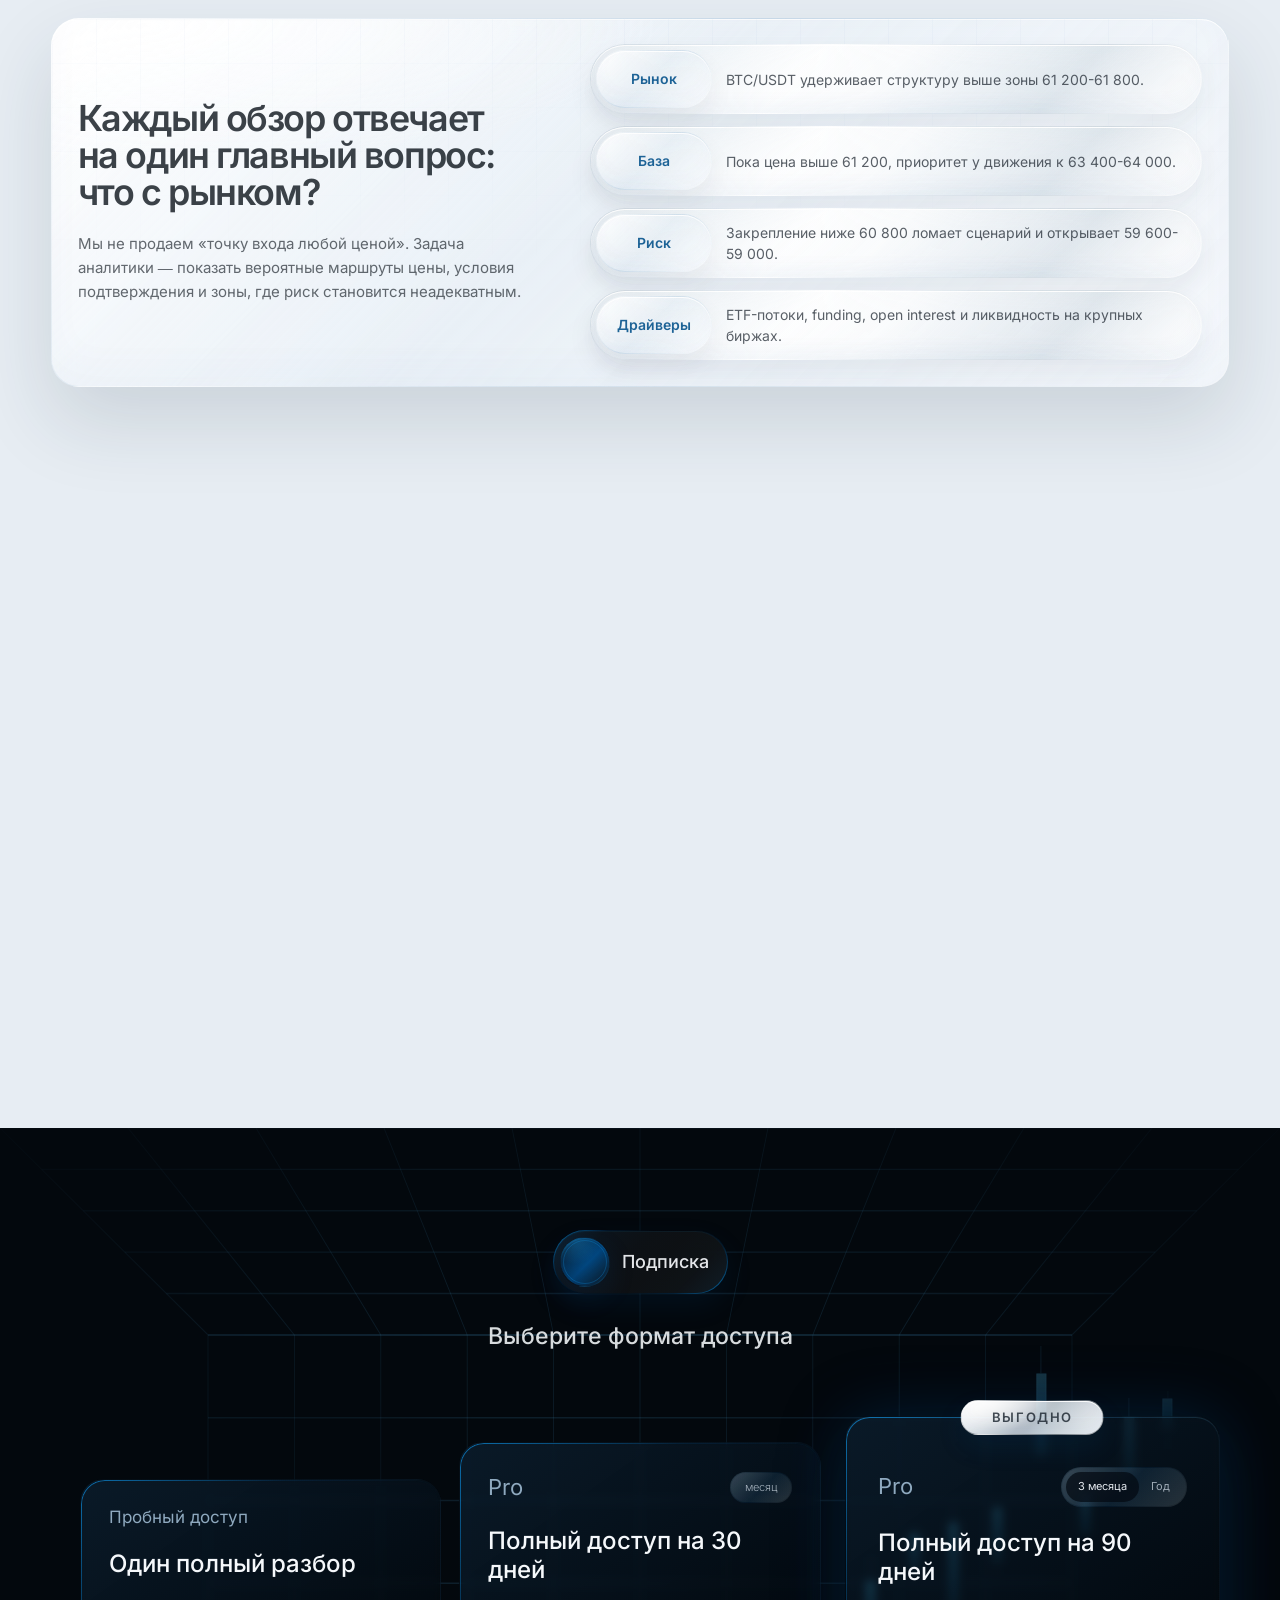
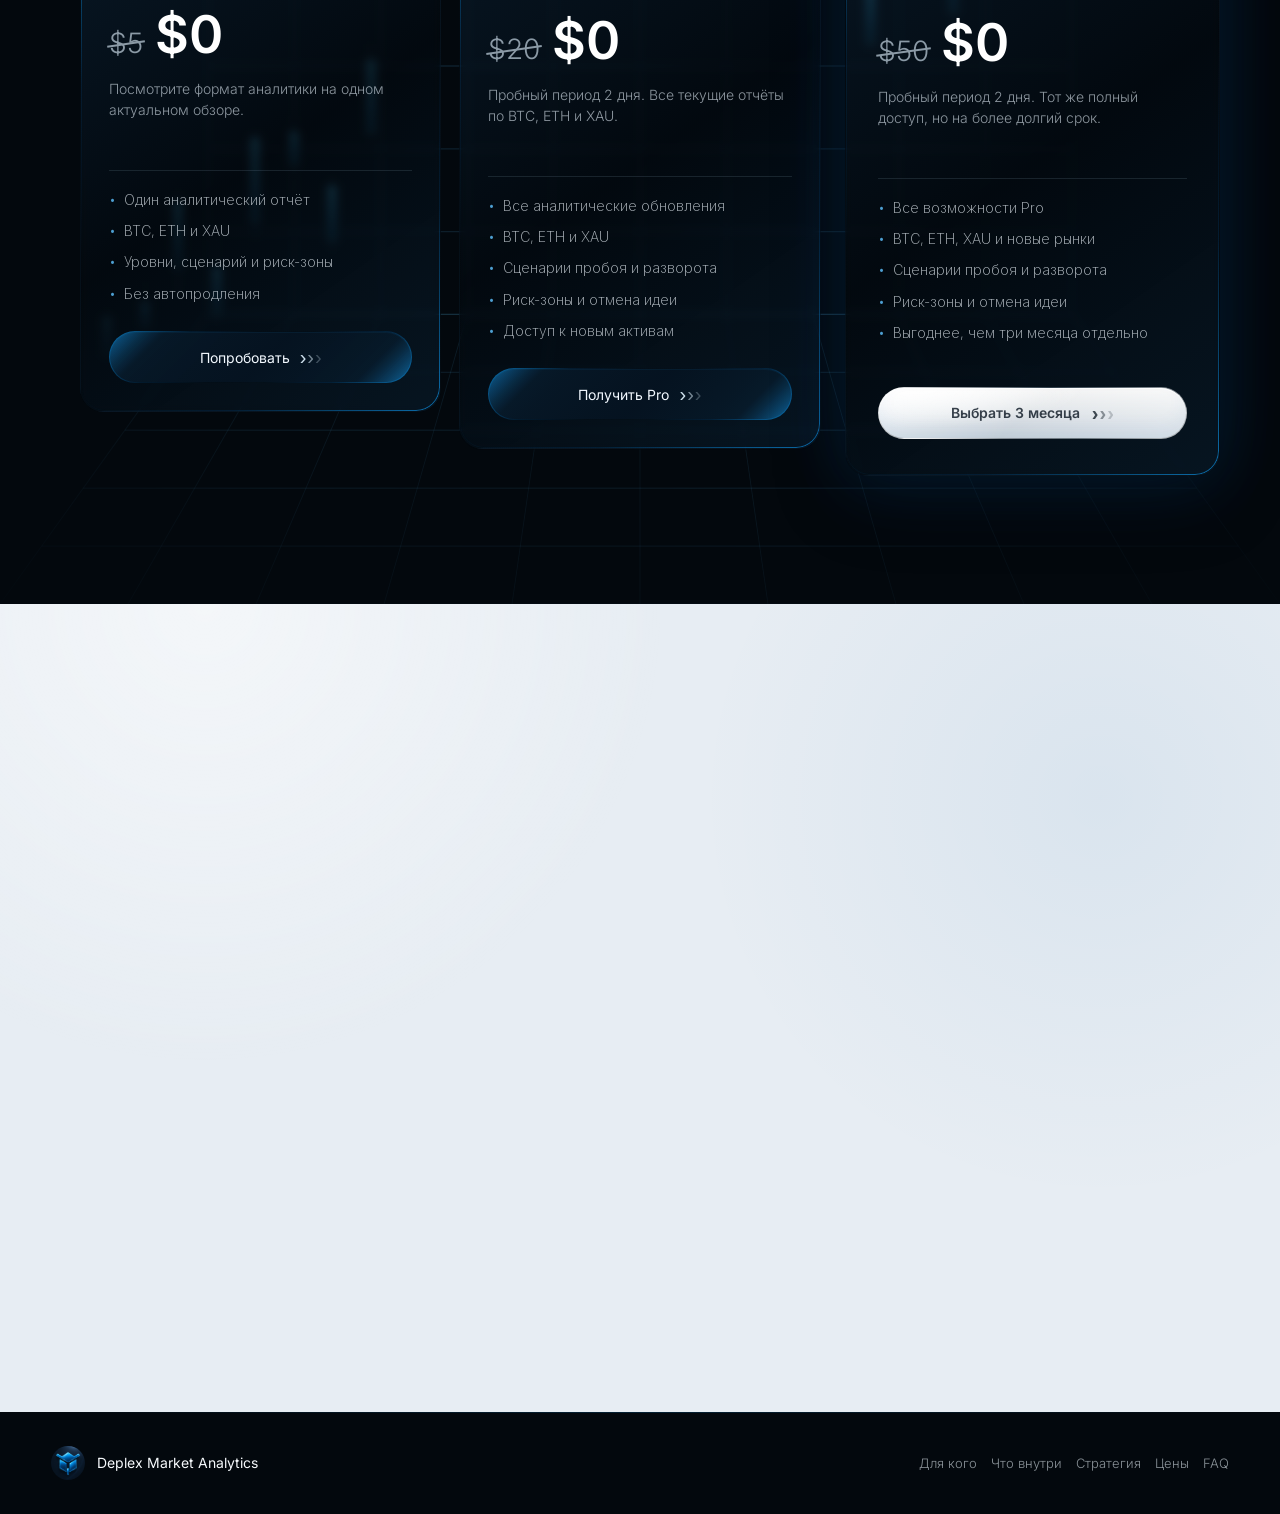
==== commit e8864f08: "Add files via upload" ====
--- a/index.html
+++ b/index.html
@@ -8,7 +8,7 @@
       content="Deplex Market Analytics - рыночная аналитика без шума и догадок."
     />
     <title>Deplex Market Analytics</title>
-    <link rel="stylesheet" href="styles.css?v=20260715-access-14" />
+    <link rel="stylesheet" href="styles.css?v=20260715-access-15" />
   </head>
   <body>
     <main class="hero">
@@ -436,6 +436,6 @@
       </div>
     </footer>
 
-    <script src="script.js?v=20260715-access-14"></script>
+    <script src="script.js?v=20260715-access-15"></script>
   </body>
 </html>
--- a/styles.css
+++ b/styles.css
@@ -1282,8 +1282,8 @@
     height: clamp(500px, 108vw, 720px);
     justify-self: center;
     margin: -16px auto -24px;
-    mask-image: linear-gradient(180deg, #000 0%, #000 99%, transparent 100%);
-    -webkit-mask-image: linear-gradient(180deg, #000 0%, #000 99%, transparent 100%);
+    mask-image: linear-gradient(180deg, #000 0%, #000 91%, rgba(0, 0, 0, 0.72) 95%, transparent 100%);
+    -webkit-mask-image: linear-gradient(180deg, #000 0%, #000 91%, rgba(0, 0, 0, 0.72) 95%, transparent 100%);
     order: 4;
     overflow: hidden;
     pointer-events: none;
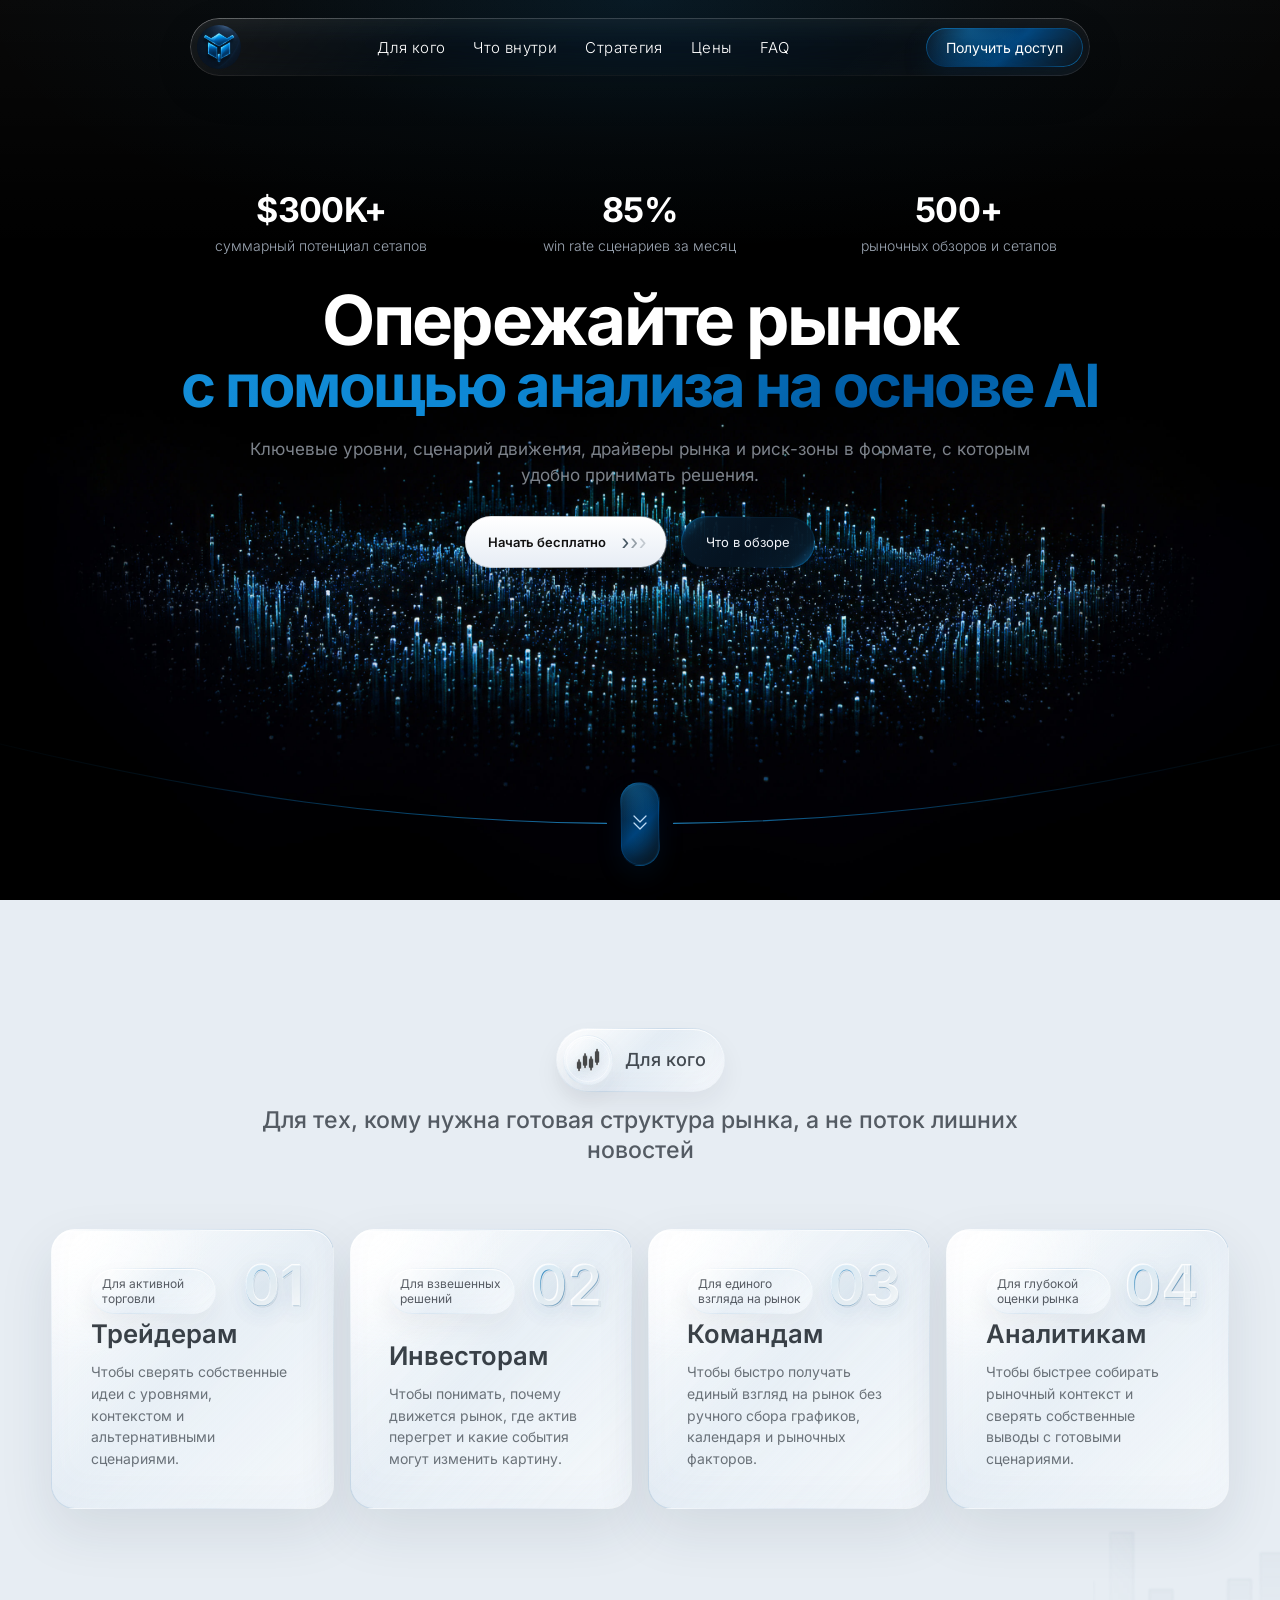
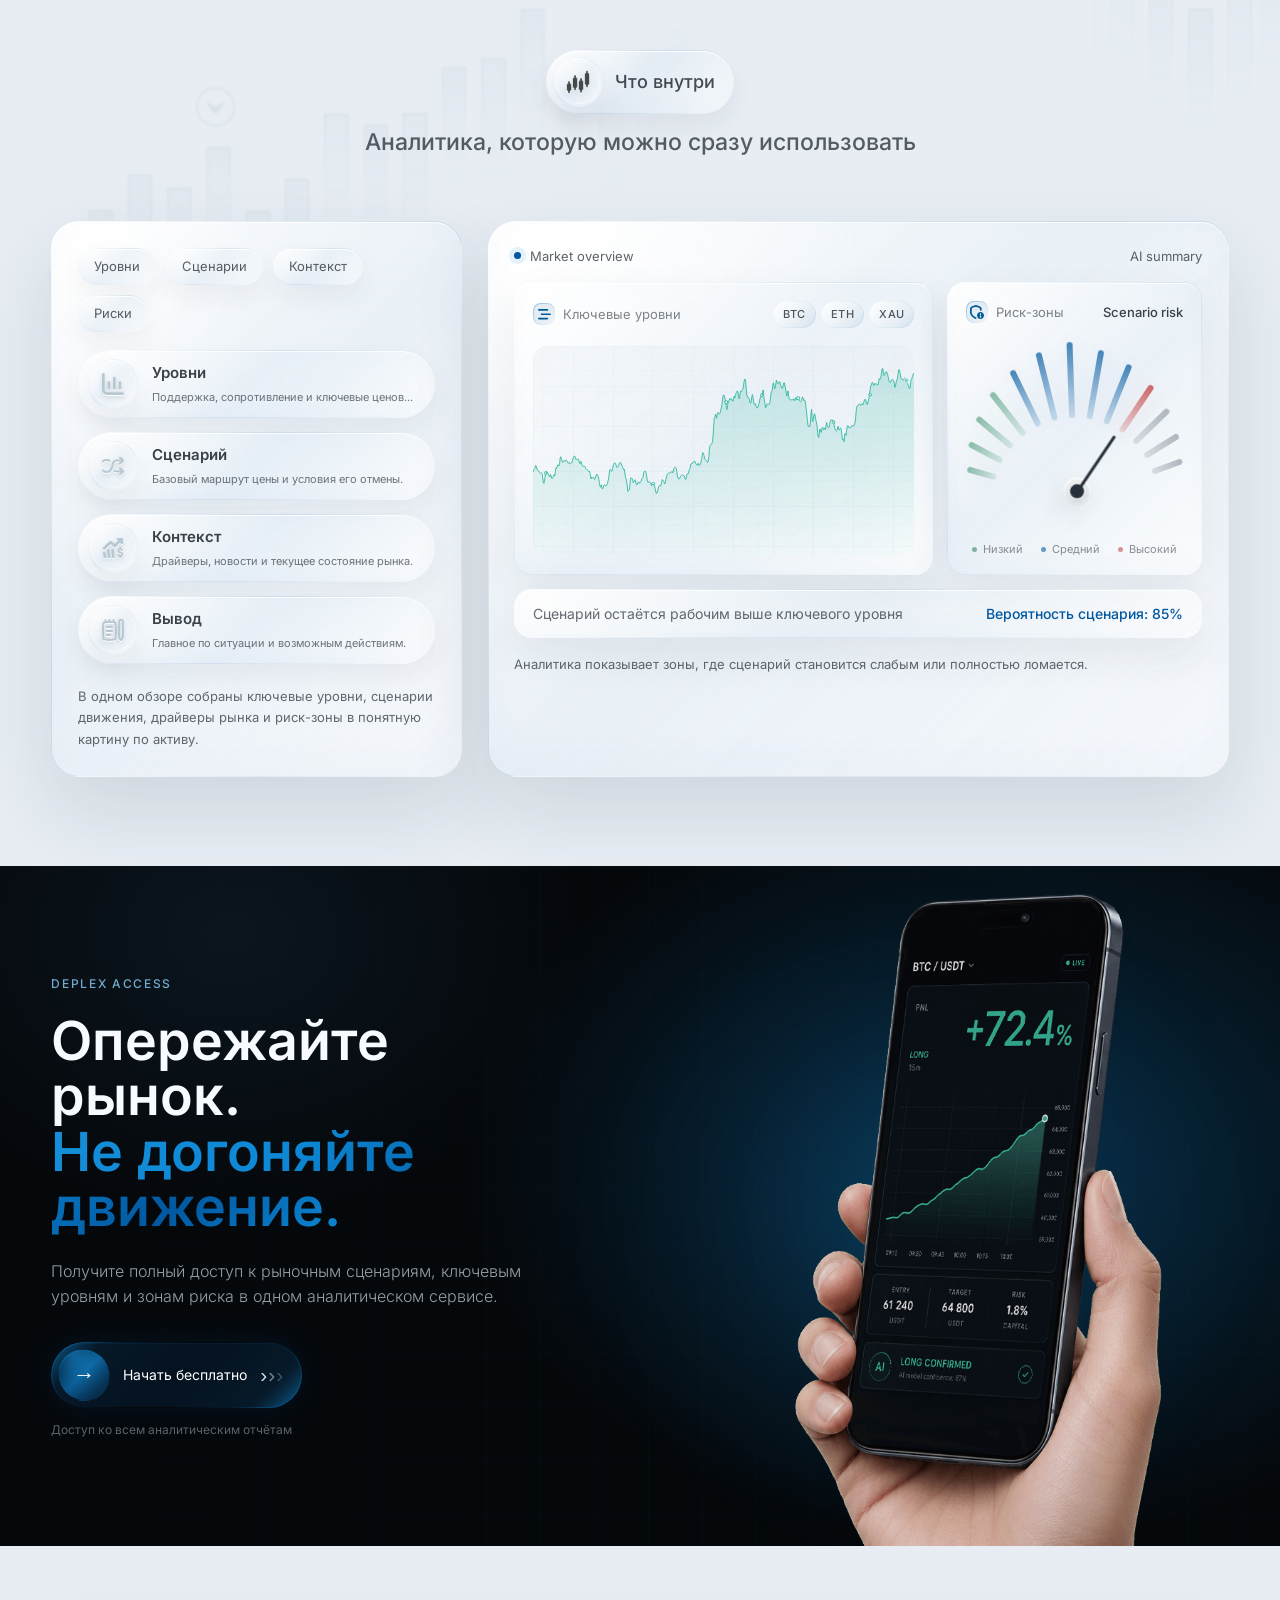
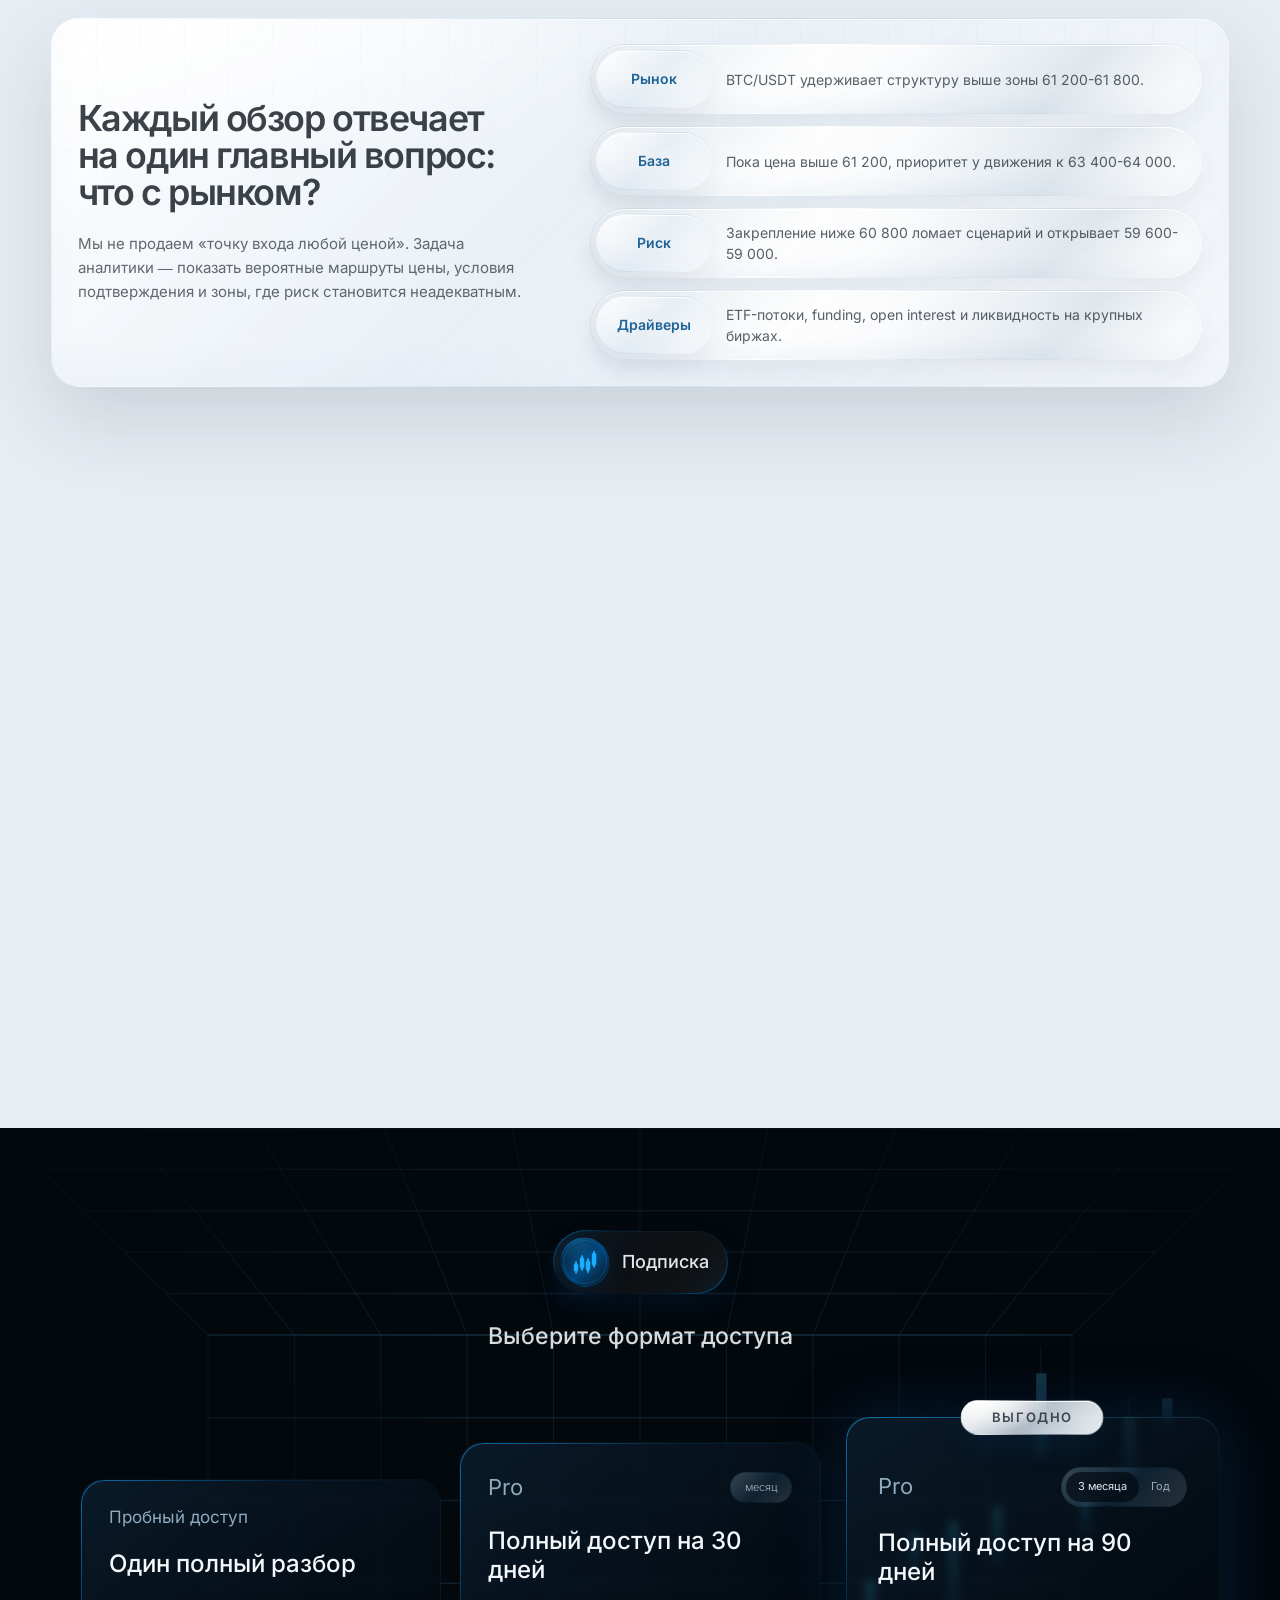
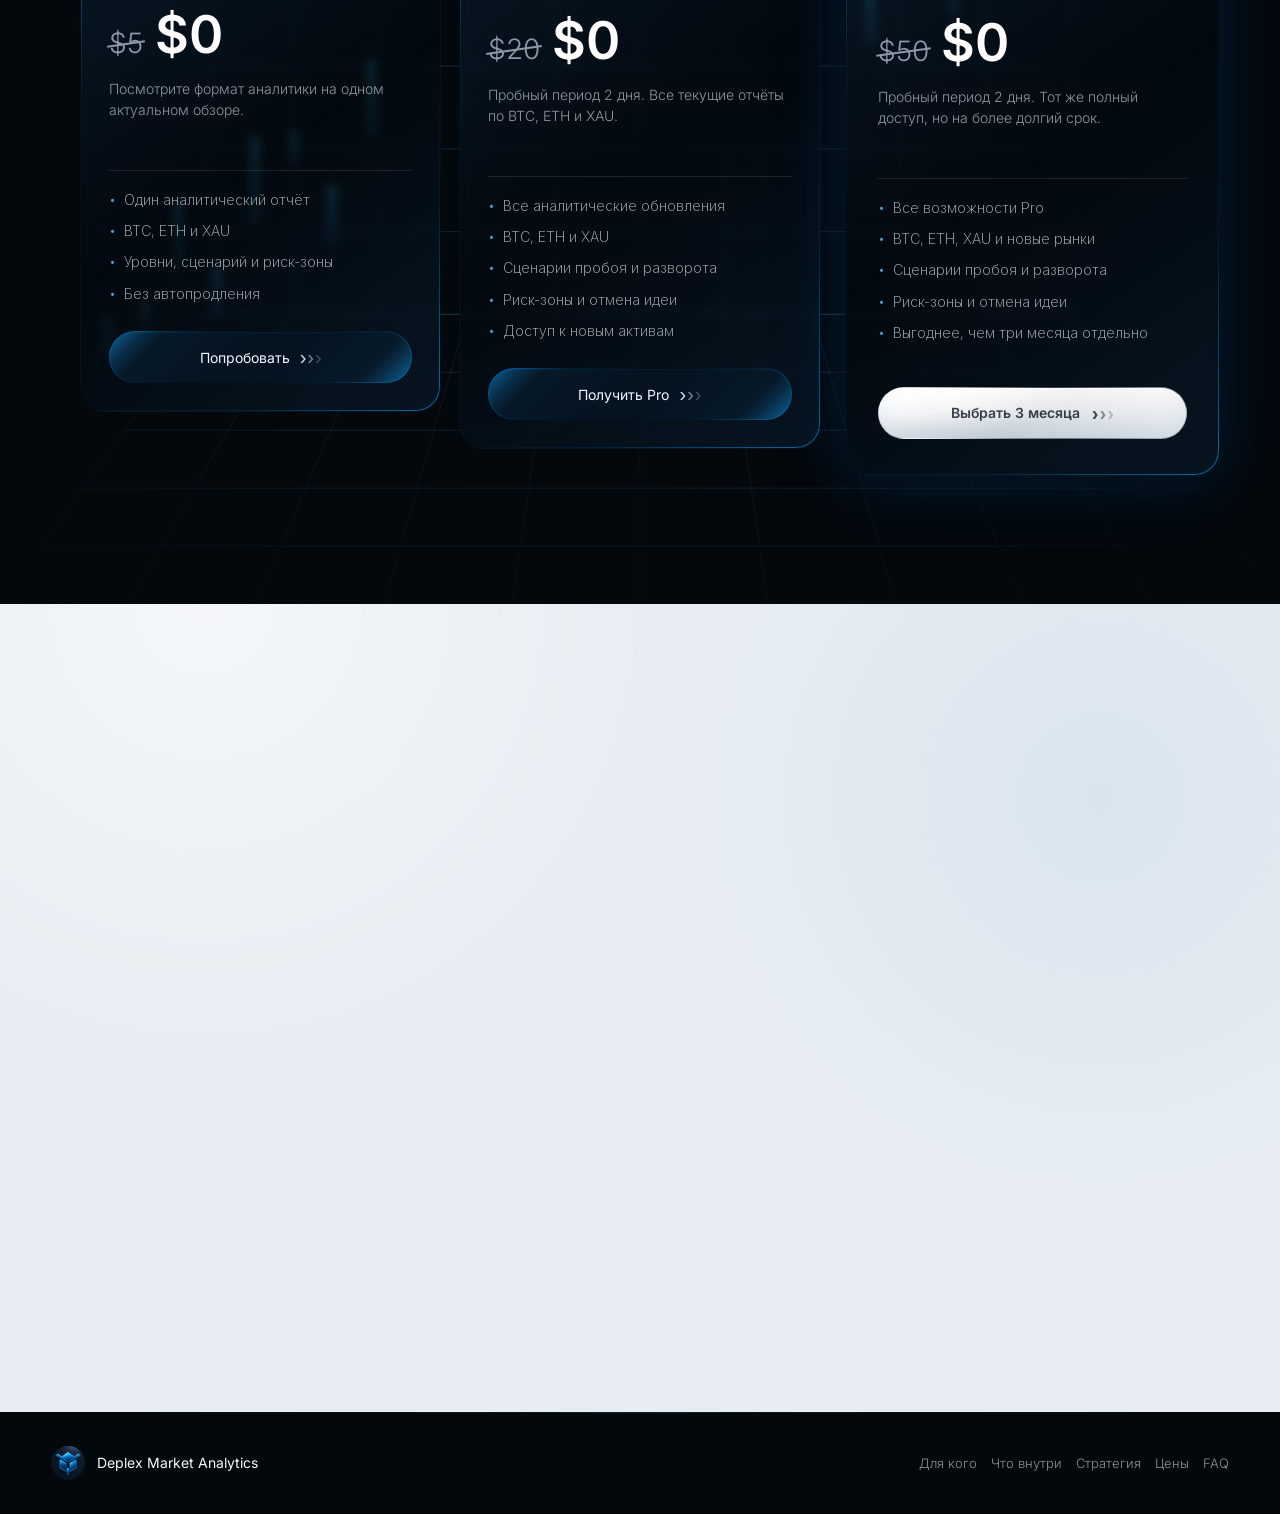
==== commit 0adca471: "Add files via upload" ====
--- a/index.html
+++ b/index.html
@@ -8,7 +8,7 @@
       content="Deplex Market Analytics - рыночная аналитика без шума и догадок."
     />
     <title>Deplex Market Analytics</title>
-    <link rel="stylesheet" href="styles.css?v=20260715-access-15" />
+    <link rel="stylesheet" href="styles.css?v=20260715-icons-6" />
   </head>
   <body>
     <main class="hero">
@@ -99,7 +99,7 @@
       <div class="audience-shell">
         <div class="audience-heading">
           <div class="audience-title-row">
-            <span class="module-icon section-title-icon" aria-hidden="true"></span>
+            <span class="module-icon section-title-icon" aria-hidden="true"><img src="assets/icons/stock-market.png" alt="" /></span>
             <h2>Для кого</h2>
           </div>
           <p>Для тех, кому нужна готовая структура рынка, а не поток лишних новостей</p>
@@ -153,7 +153,7 @@
       <div class="inside-shell">
         <div class="inside-copy">
           <div class="audience-title-row inside-title-row">
-            <span class="module-icon section-title-icon" aria-hidden="true"></span>
+            <span class="module-icon section-title-icon" aria-hidden="true"><img src="assets/icons/stock-market.png" alt="" /></span>
             <span class="inside-title-label">Что внутри</span>
           </div>
           <p class="inside-summary">Аналитика, которую можно сразу использовать</p>
@@ -327,7 +327,7 @@
 
     <section class="strategy-section" id="method">
       <div class="strategy-shell">
-        <div class="section-kicker"><span><span class="module-icon section-title-icon" aria-hidden="true"></span>Стратегия</span></div>
+        <div class="section-kicker"><span><span class="module-icon section-title-icon" aria-hidden="true"><img src="assets/icons/stock-market.png" alt="" /></span>Стратегия</span></div>
         <h2>Не сигнал ради сигнала,<br />а рыночная карта</h2>
         <div class="strategy-steps">
           <article class="strategy-context-card"><h3>Контекст</h3><p>Разбираем тренд, волатильность, драйверы и календарь.</p><img class="strategy-context-map" src="assets/strategy-context-map.png" alt="" aria-hidden="true" /></article>
@@ -346,7 +346,7 @@
         <div class="plans-candles plans-candles--right"><i style="--x: 4%; --h: 28px; --y: 68%; --o: .22;"></i><i style="--x: 11%; --h: 56px; --y: 55%; --o: .48;"></i><i style="--x: 19%; --h: 38px; --y: 39%; --o: .3;"></i><i style="--x: 27%; --h: 78px; --y: 61%; --o: .62;"></i><i style="--x: 35%; --h: 52px; --y: 31%; --o: .38;"></i><i style="--x: 43%; --h: 88px; --y: 17%; --o: .66;"></i><i style="--x: 50%; --h: 34px; --y: 29%; --o: .22;"></i><i style="--x: 58%; --h: 62px; --y: 8%; --o: .46;"></i></div>
       </div>
       <div class="plans-shell">
-        <div class="section-kicker section-kicker--dark"><span><span class="module-icon section-title-icon" aria-hidden="true"></span>Подписка</span></div>
+        <div class="section-kicker section-kicker--dark"><span><span class="module-icon section-title-icon" aria-hidden="true"><img src="assets/icons/stock-market.png" alt="" /></span>Подписка</span></div>
         <h2>Выберите формат доступа</h2>
         <div class="pricing-grid">
           <article class="pricing-card">
@@ -389,7 +389,7 @@
 
     <section class="faq-section" id="faq">
       <div class="faq-shell">
-        <div class="section-kicker"><span><span class="module-icon section-title-icon" aria-hidden="true"></span>FAQ</span></div>
+        <div class="section-kicker"><span><span class="module-icon section-title-icon" aria-hidden="true"><img src="assets/icons/stock-market.png" alt="" /></span>FAQ</span></div>
         <h2>Ответы на вопросы</h2>
         <div class="faq-list">
           <details class="faq-item">
@@ -436,6 +436,6 @@
       </div>
     </footer>
 
-    <script src="script.js?v=20260715-access-15"></script>
+    <script src="script.js?v=20260715-icons-6"></script>
   </body>
 </html>
--- a/styles.css
+++ b/styles.css
@@ -4073,9 +4073,46 @@
   display: none !important;
 }
 
+.section-title-icon > img,
+.section-kicker > span > .section-title-icon > img {
+  display: block !important;
+  filter:
+    grayscale(1)
+    brightness(0.72)
+    contrast(0.88)
+    opacity(0.82)
+    drop-shadow(0 1px 0 rgba(255, 255, 255, 0.84))
+    drop-shadow(0 3px 5px rgba(60, 78, 92, 0.16));
+  height: 24px;
+  left: 50%;
+  object-fit: contain;
+  opacity: 0.92;
+  position: absolute;
+  top: 50%;
+  transform: translate(-50%, -50%);
+  width: 24px;
+  z-index: 2;
+}
+
+#plans .section-kicker--dark > span > .section-title-icon > img {
+  filter:
+    invert(52%) sepia(97%) saturate(1972%) hue-rotate(174deg) brightness(104%) contrast(101%)
+    drop-shadow(0 1px 0 rgba(213, 246, 255, 0.24))
+    drop-shadow(0 4px 10px rgba(13, 136, 213, 0.44));
+  opacity: 1;
+}
+
 @media (max-width: 860px) {
+  .audience-section {
+    padding-top: 76px;
+  }
+
   #inside.win-block {
-    padding-top: 38px;
+    padding-top: 24px;
+  }
+
+  .strategy-section {
+    padding-top: 40px;
   }
 
   .audience-grid {
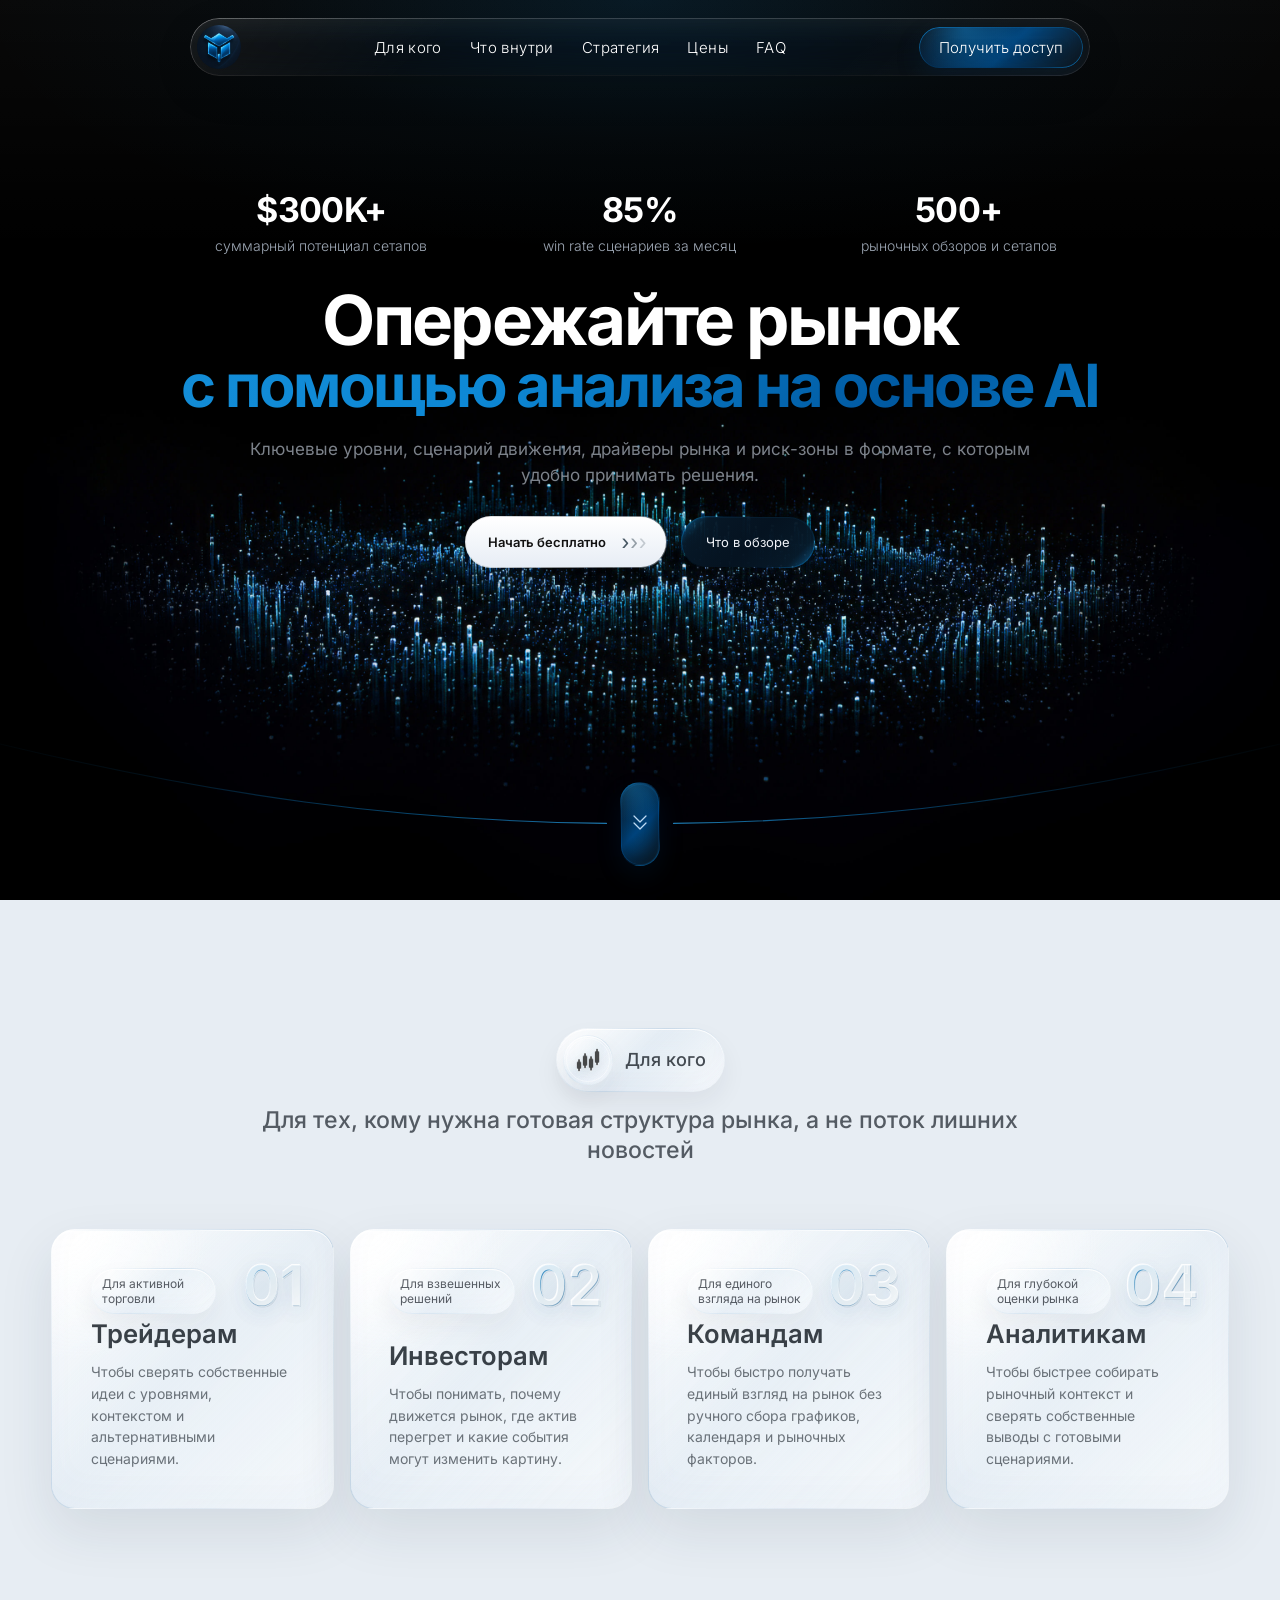
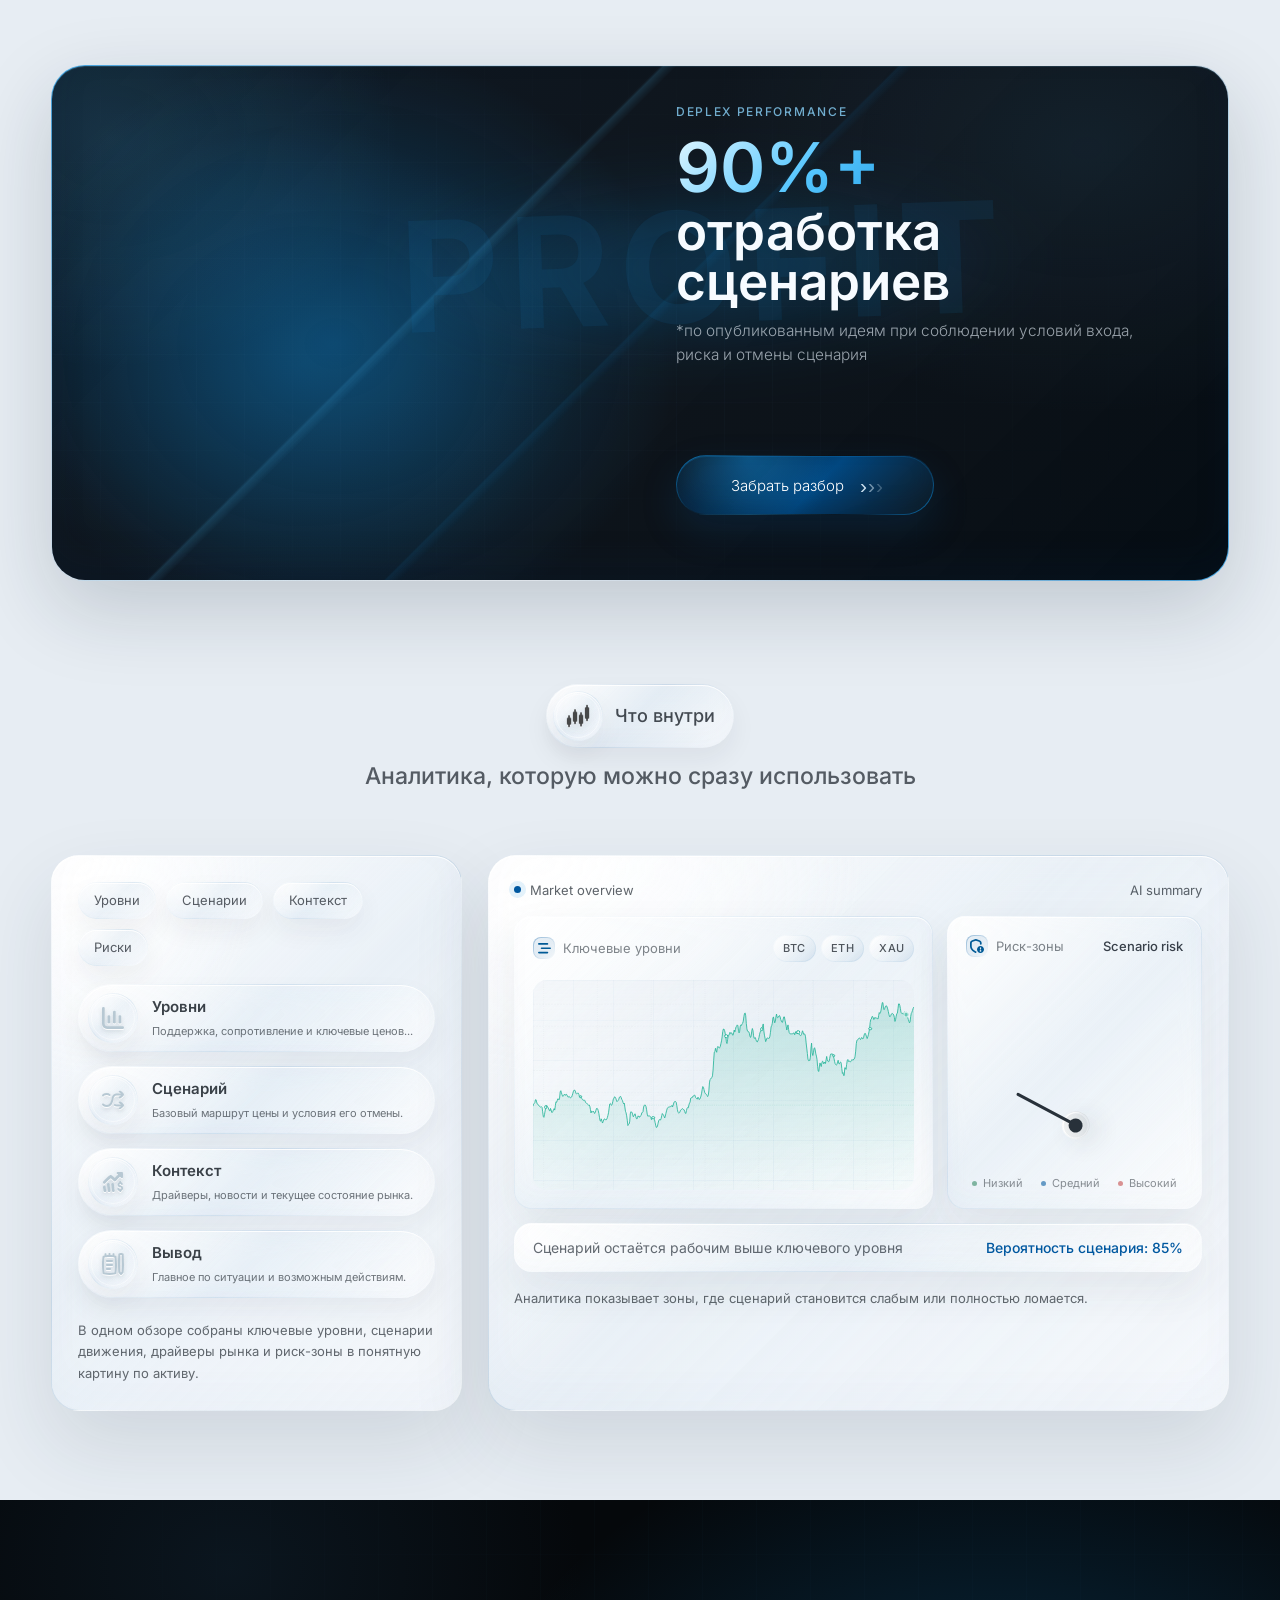
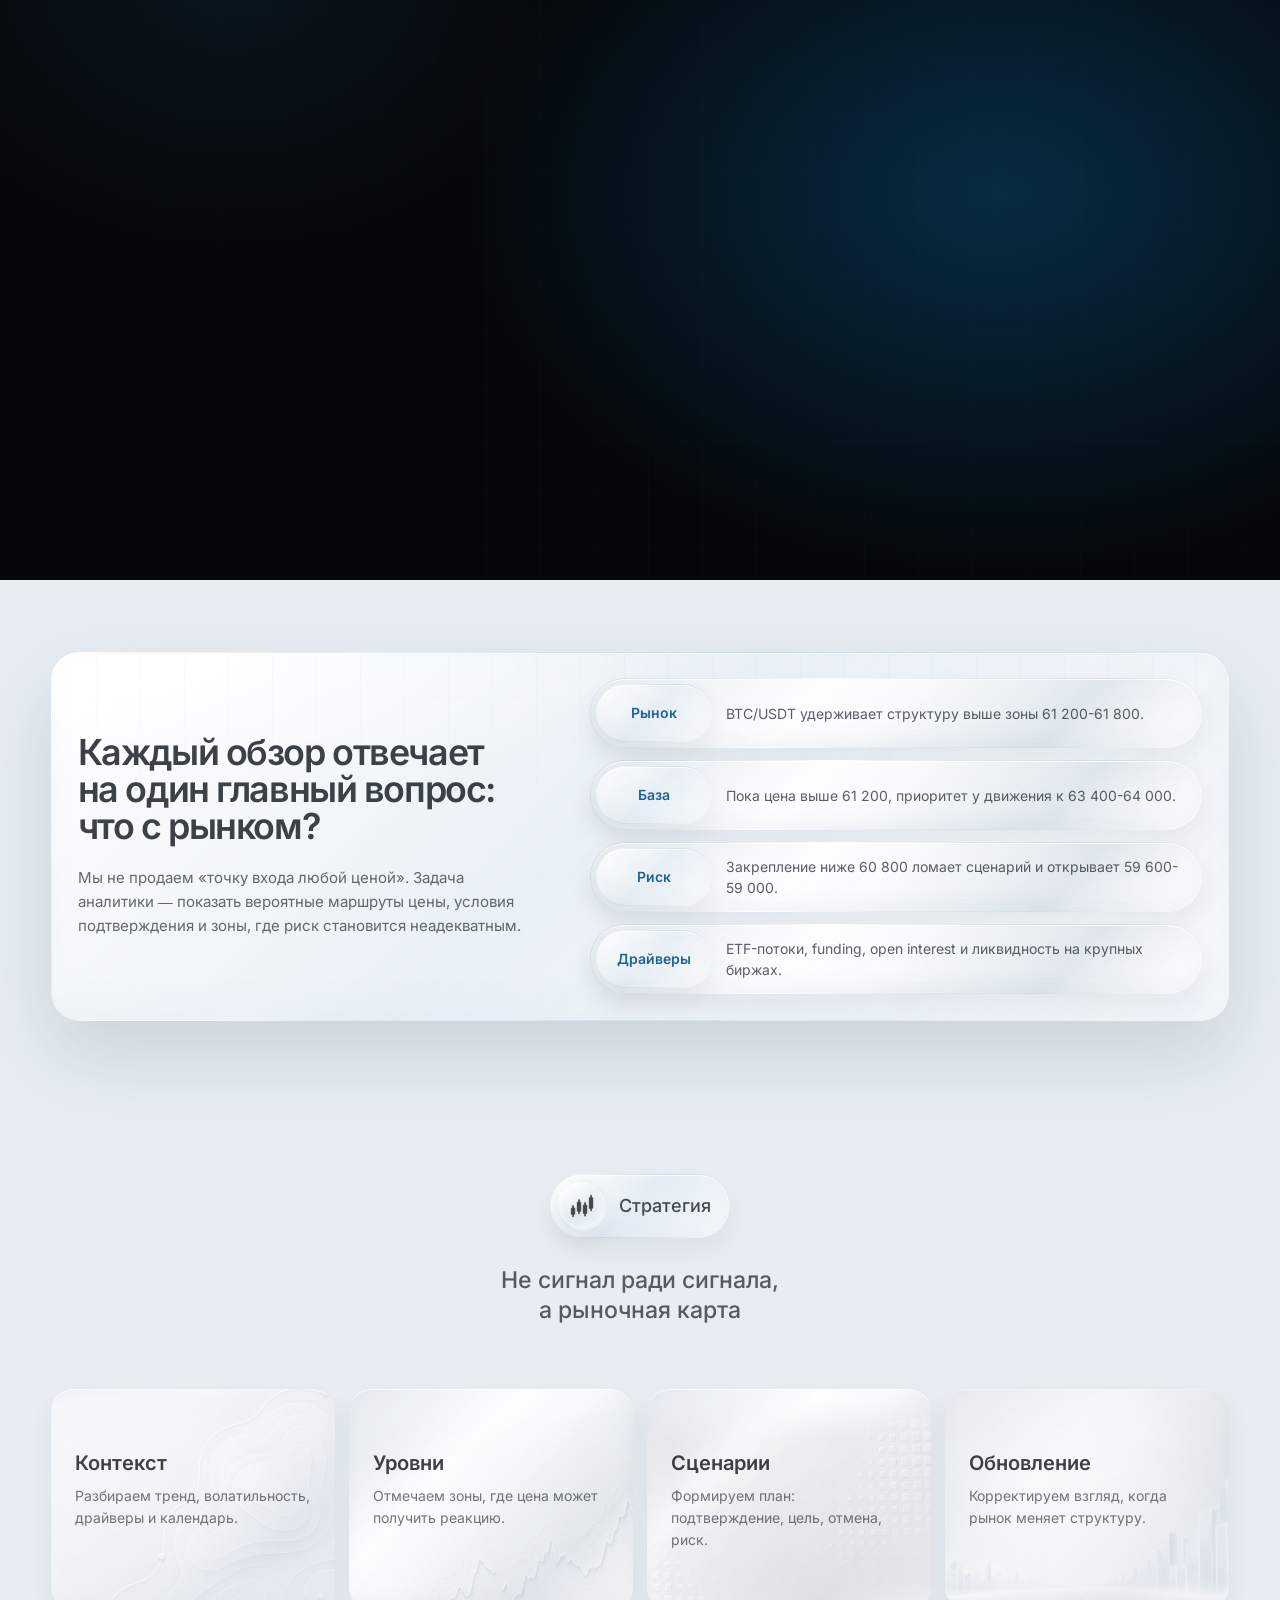
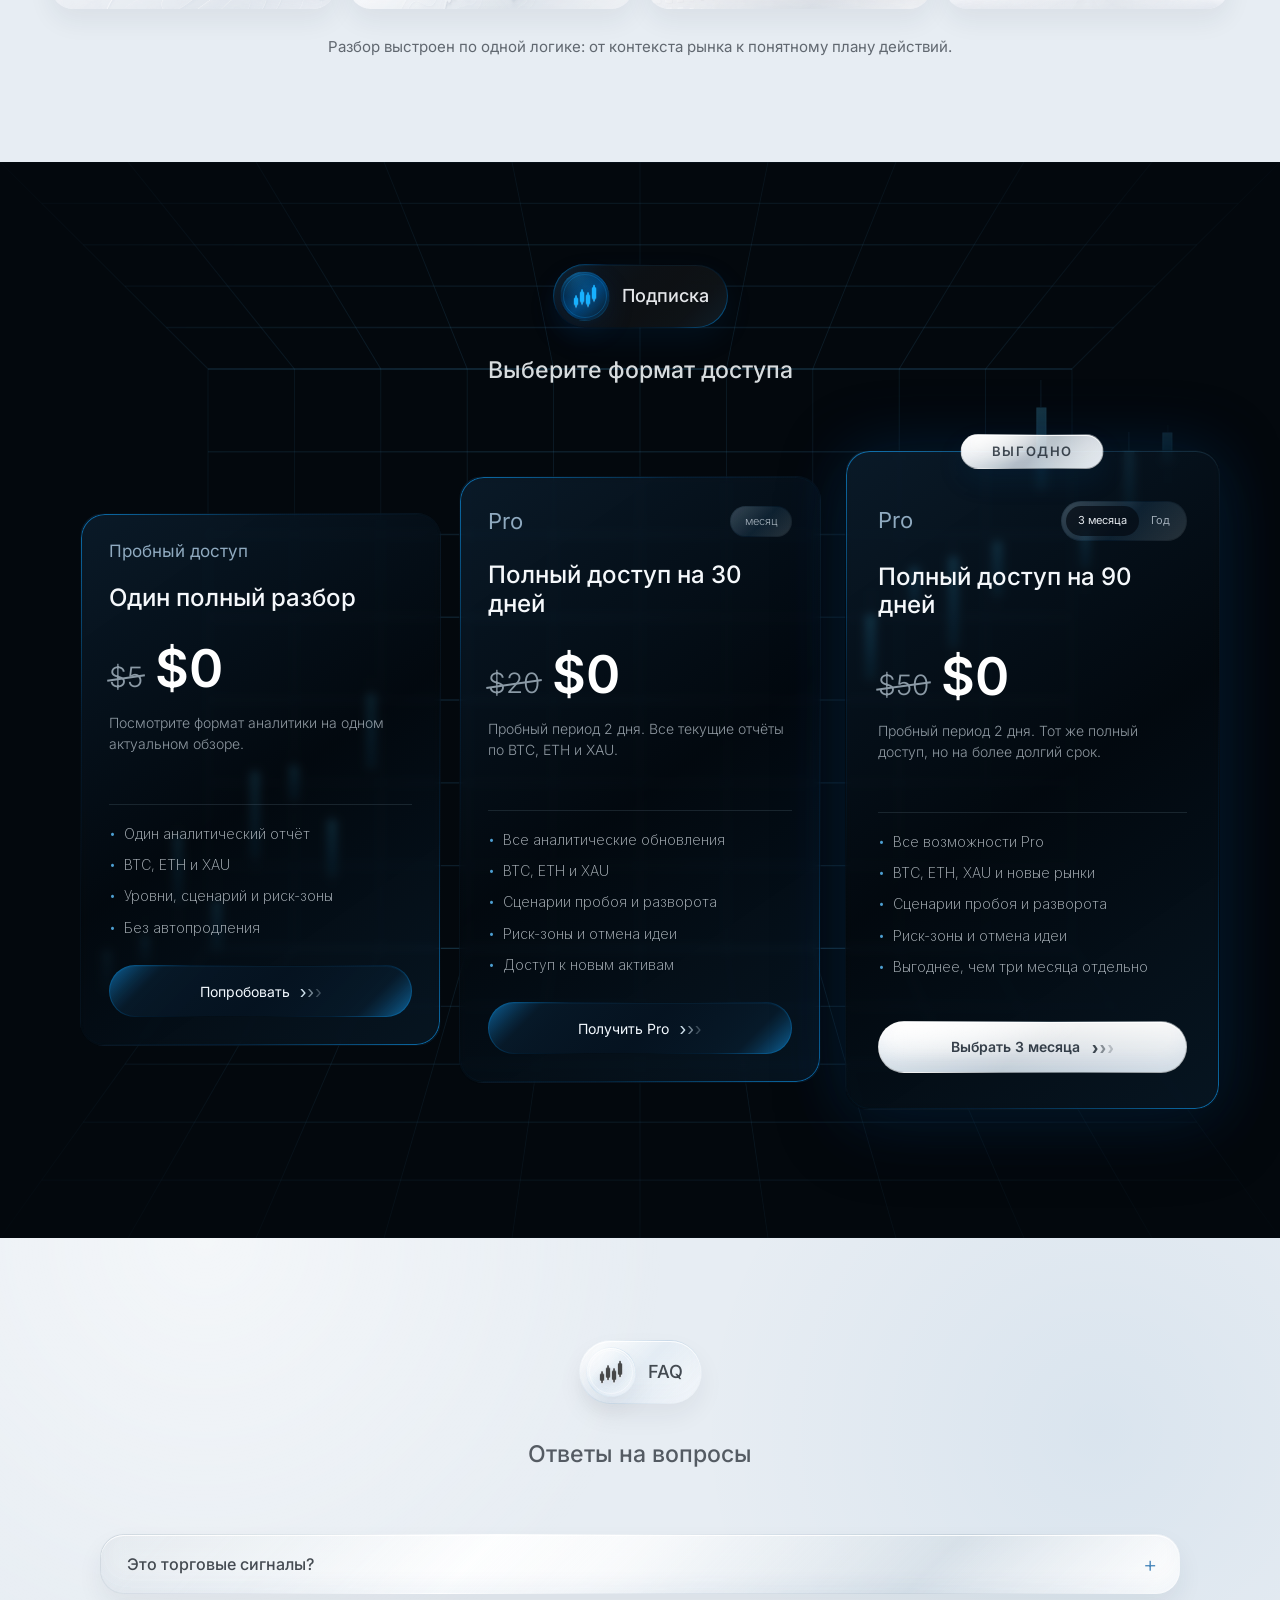
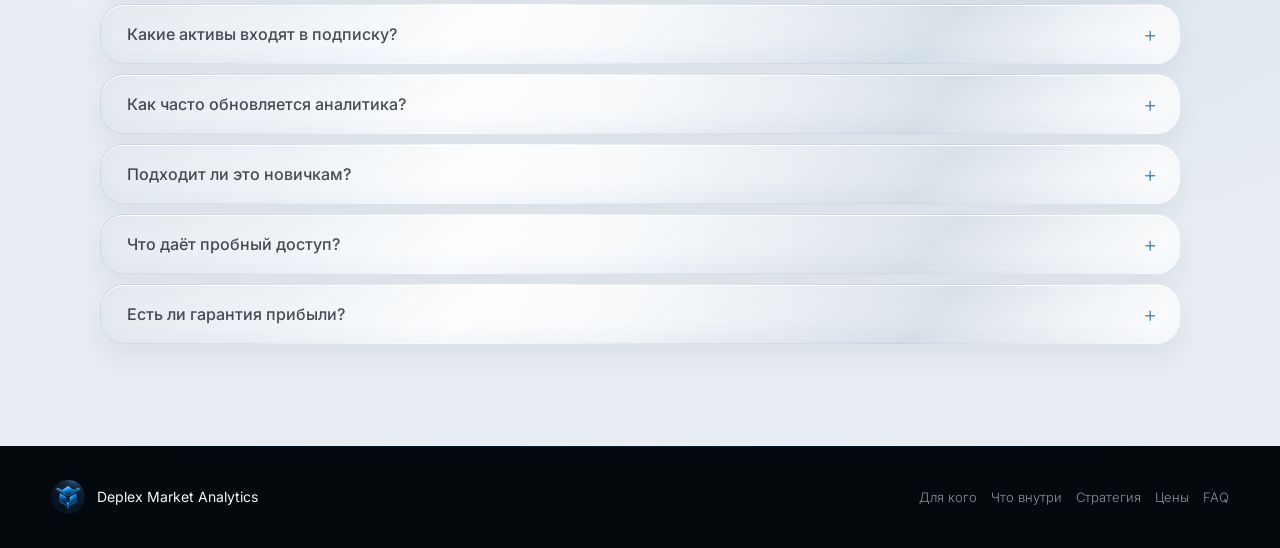
==== commit d0e2c9b6: "Add files via upload" ====
--- a/index.html
+++ b/index.html
@@ -8,7 +8,7 @@
       content="Deplex Market Analytics - рыночная аналитика без шума и догадок."
     />
     <title>Deplex Market Analytics</title>
-    <link rel="stylesheet" href="styles.css?v=20260715-icons-6" />
+    <link rel="stylesheet" href="styles.css?v=20260717-fomo-mobile-10" />
   </head>
   <body>
     <main class="hero">
@@ -141,6 +141,22 @@
               <p>Чтобы быстрее собирать рыночный контекст и сверять собственные выводы с готовыми сценариями.</p>
             </div>
           </article>
+        </div>
+      </div>
+    </section>
+
+    <section class="fomo-section" aria-label="Deplex scenario performance">
+      <div class="fomo-banner">
+        <div class="fomo-visual" aria-hidden="true">
+          <span class="fomo-backdrop-word">PROFIT</span>
+          <img class="fomo-desktop-robot" src="assets/deplex-robot-fomo-left-crop.png" alt="" />
+          <span class="fomo-mobile-robot-position"><img class="fomo-mobile-robot" src="assets/deplex-robot-percent-mobile.png" alt="" /></span>
+        </div>
+        <div class="fomo-copy">
+          <span class="fomo-kicker">Deplex performance</span>
+          <h2><span>90%+</span> отработка сценариев</h2>
+          <p>*по опубликованным идеям при соблюдении условий входа, риска и отмены сценария</p>
+          <a class="btn primary fomo-cta-button" href="#plans"><span>Забрать разбор</span><span class="hero-subscribe-trail" aria-hidden="true"><i>›</i><i>›</i><i>›</i></span></a>
         </div>
       </div>
     </section>
@@ -436,6 +452,6 @@
       </div>
     </footer>
 
-    <script src="script.js?v=20260715-icons-6"></script>
+    <script src="script.js?v=20260717-fomo-mobile-10"></script>
   </body>
 </html>
--- a/styles.css
+++ b/styles.css
@@ -435,8 +435,8 @@
     0 10px 28px rgba(0, 88, 160, 0.14);
   color: #ffffff;
   flex: 0 0 auto;
-  font-size: 14px;
-  font-weight: 400;
+  font-size: 15px;
+  font-weight: 300;
   justify-self: end;
   padding: 11px 20px;
   text-shadow: 0 1px 10px rgba(17, 17, 17, 0.28);
@@ -901,6 +901,236 @@
   display: grid;
   gap: 16px;
   grid-template-columns: repeat(4, minmax(0, 1fr));
+}
+
+.fomo-section {
+  padding: 54px var(--page-gutter) clamp(44px, 5vw, 76px);
+  position: relative;
+  z-index: 1;
+}
+
+.fomo-banner {
+  background:
+    radial-gradient(42% 82% at 24% 54%, rgba(13, 136, 213, 0.34), transparent 70%),
+    radial-gradient(34% 62% at 5% 14%, rgba(86, 199, 255, 0.16), transparent 72%),
+    radial-gradient(46% 74% at 88% 16%, rgba(60, 111, 145, 0.14), transparent 70%),
+    linear-gradient(135deg, rgba(8, 17, 27, 0.96), rgba(3, 8, 13, 0.97)) padding-box,
+    var(--glass-border) border-box;
+  border: 1px solid transparent;
+  border-radius: 34px;
+  box-shadow:
+    inset 0 1px 0 rgba(126, 220, 255, 0.14),
+    inset 0 -18px 32px rgba(0, 30, 58, 0.18),
+    0 28px 80px rgba(18, 35, 52, 0.18);
+  color: #f6f9fc;
+  display: grid;
+  gap: 24px;
+  grid-template-columns: minmax(400px, 1fr) minmax(380px, 0.92fr);
+  margin: 0 auto;
+  max-width: min(1560px, calc(100vw - var(--page-gutter) * 2));
+  min-height: 430px;
+  overflow: visible;
+  position: relative;
+}
+
+.fomo-banner::before {
+  background:
+    linear-gradient(90deg, rgba(65, 105, 134, 0.08) 1px, transparent 1px),
+    linear-gradient(180deg, rgba(65, 105, 134, 0.06) 1px, transparent 1px);
+  background-size: 48px 48px;
+  content: "";
+  inset: 0;
+  border-radius: inherit;
+  mask-image: radial-gradient(ellipse 78% 72% at 30% 52%, #000 22%, rgba(0, 0, 0, 0.46) 58%, transparent 100%);
+  opacity: 0.74;
+  pointer-events: none;
+  position: absolute;
+}
+
+.fomo-banner::after {
+  background:
+    linear-gradient(135deg, transparent 0 36%, rgba(86, 199, 255, 0.2) 36.2%, transparent 37%),
+    linear-gradient(135deg, transparent 0 50%, rgba(13, 136, 213, 0.14) 50.2%, transparent 51%);
+  content: "";
+  inset: 0;
+  opacity: 0.72;
+  pointer-events: none;
+  position: absolute;
+}
+
+.fomo-copy {
+  align-self: center;
+  padding: clamp(30px, 4vw, 56px) clamp(28px, 5vw, 72px) clamp(30px, 4vw, 56px) 0;
+  position: relative;
+  transform: translateY(-14px);
+  z-index: 2;
+}
+
+.fomo-kicker {
+  color: rgba(135, 207, 246, 0.82);
+  display: block;
+  font-size: 12px;
+  font-weight: 500;
+  letter-spacing: 0.14em;
+  margin-bottom: 18px;
+  text-transform: uppercase;
+}
+
+.fomo-copy h2 {
+  color: #f7fbff;
+  font-size: clamp(36px, 4vw, 66px);
+  font-weight: 600;
+  letter-spacing: 0;
+  line-height: 0.98;
+  margin: 0;
+  max-width: 660px;
+}
+
+.fomo-copy h2 span {
+  background: linear-gradient(135deg, #dff6ff 0%, #56c7ff 30%, #0d88d5 68%, #0058a0 100%);
+  -webkit-background-clip: text;
+  background-clip: text;
+  color: transparent;
+  display: block;
+  font-size: 1.34em;
+  line-height: 0.9;
+  margin-bottom: 8px;
+}
+
+.fomo-copy p {
+  color: rgba(226, 236, 244, 0.66);
+  font-size: clamp(15px, 1.2vw, 18px);
+  font-weight: 300;
+  line-height: 1.58;
+  margin: 12px 0 0;
+  max-width: 540px;
+}
+
+.btn.primary.fomo-cta-button {
+  background:
+    radial-gradient(circle at 28% 0%, rgba(22, 143, 216, 0.42), transparent 44%),
+    linear-gradient(135deg, rgba(14, 20, 27, 0.92), rgba(0, 88, 160, 0.78) 54%, rgba(17, 17, 17, 0.9)) padding-box,
+    var(--glass-border) border-box;
+  border: 1px solid transparent;
+  box-shadow:
+    inset 0 1px 0 rgba(22, 143, 216, 0.22),
+    inset 0 -10px 18px rgba(0, 30, 58, 0.26),
+    0 16px 38px rgba(0, 88, 160, 0.18);
+  color: #ffffff;
+  font-size: 14px;
+  font-weight: 400;
+  gap: 16px;
+  margin-top: 88px;
+  min-height: 60px;
+  min-width: 258px;
+  padding: 0 24px 0 28px;
+  text-shadow: none;
+  width: fit-content;
+}
+
+.btn.primary.fomo-cta-button > span:first-child {
+  color: #ffffff;
+  filter: none;
+  font-size: 15px;
+  font-weight: 300;
+  line-height: 1;
+  opacity: 1;
+  text-shadow: none;
+}
+
+.btn.primary.fomo-cta-button:hover {
+  background:
+    radial-gradient(circle at 28% 0%, rgba(22, 143, 216, 0.5), transparent 44%),
+    linear-gradient(135deg, rgba(16, 26, 38, 0.94), rgba(0, 96, 172, 0.84) 54%, rgba(17, 17, 17, 0.92)) padding-box,
+    var(--glass-border) border-box;
+  box-shadow:
+    inset 0 1px 0 rgba(22, 143, 216, 0.28),
+    inset 0 -10px 18px rgba(0, 30, 58, 0.28),
+    0 18px 42px rgba(0, 88, 160, 0.24);
+  transform: translateY(-1px);
+}
+
+.btn.primary.fomo-cta-button:active {
+  filter: none;
+  transform: translateY(1px) scale(0.985);
+}
+
+.btn.primary.fomo-cta-button .hero-subscribe-trail {
+  display: inline-flex;
+  font-size: 21px;
+  font-weight: 400;
+  gap: 1px;
+  letter-spacing: 0;
+  line-height: 1;
+}
+
+.btn.primary.fomo-cta-button .hero-subscribe-trail i {
+  color: rgba(225, 243, 255, 0.9);
+  font-style: normal;
+}
+
+.btn.primary.fomo-cta-button .hero-subscribe-trail i:nth-child(2) {
+  opacity: 0.56;
+}
+
+.btn.primary.fomo-cta-button .hero-subscribe-trail i:nth-child(3) {
+  opacity: 0.28;
+}
+
+.fomo-visual {
+  min-height: 420px;
+  overflow: visible;
+  position: relative;
+  z-index: 1;
+}
+
+.fomo-visual::after {
+  background: radial-gradient(ellipse at 42% 58%, rgba(13, 136, 213, 0.2), transparent 56%);
+  content: "";
+  inset: 0;
+  pointer-events: none;
+  position: absolute;
+  z-index: 1;
+}
+
+.fomo-visual img {
+  display: block;
+  bottom: 0;
+  filter: drop-shadow(24px 22px 52px rgba(0, 0, 0, 0.4));
+  height: min(680px, 178%);
+  object-fit: contain;
+  position: absolute;
+  left: clamp(8px, 1.1vw, 28px);
+  width: auto;
+  z-index: 2;
+}
+
+.fomo-mobile-robot-position {
+  display: none !important;
+}
+
+.fomo-backdrop-word {
+  color: rgba(13, 136, 213, 0.09);
+  font-size: clamp(96px, 12vw, 198px);
+  font-weight: 700;
+  letter-spacing: 0.06em;
+  line-height: 1;
+  position: absolute;
+  left: 58%;
+  text-transform: uppercase;
+  top: 24%;
+  transform: rotate(-2deg);
+  white-space: nowrap;
+  z-index: 0;
+}
+
+.fomo-backdrop-word::after {
+  background: radial-gradient(ellipse at center, rgba(13, 136, 213, 0.28), transparent 68%);
+  content: "";
+  filter: blur(28px);
+  inset: -28px -40px;
+  position: absolute;
+  z-index: -1;
 }
 
 .audience-card {
@@ -4103,6 +4333,147 @@
 }
 
 @media (max-width: 860px) {
+  .fomo-section {
+    padding-top: 112px;
+    padding-bottom: 34px;
+  }
+
+  .fomo-banner {
+    background: transparent;
+    border-radius: 26px;
+    border-color: transparent;
+    box-shadow: none;
+    clip-path: inset(-104px 0 0 0 round 26px);
+    display: block;
+    gap: 0;
+    min-height: clamp(690px, 178vw, 820px);
+    overflow: visible;
+  }
+
+  .fomo-banner::before {
+    background:
+      linear-gradient(90deg, rgba(65, 105, 134, 0.08) 1px, transparent 1px),
+      linear-gradient(180deg, rgba(65, 105, 134, 0.06) 1px, transparent 1px),
+      radial-gradient(42% 82% at 24% 54%, rgba(13, 136, 213, 0.34), transparent 70%),
+      radial-gradient(34% 62% at 5% 14%, rgba(86, 199, 255, 0.16), transparent 72%),
+      radial-gradient(46% 74% at 88% 16%, rgba(60, 111, 145, 0.14), transparent 70%),
+      linear-gradient(135deg, rgba(8, 17, 27, 0.96), rgba(3, 8, 13, 0.97)) padding-box,
+      var(--glass-border) border-box;
+    background-size: 48px 48px, 48px 48px, auto, auto, auto, auto, auto;
+    border: 1px solid transparent;
+    box-shadow:
+      inset 0 1px 0 rgba(126, 220, 255, 0.14),
+      inset 0 -18px 32px rgba(0, 30, 58, 0.18),
+      0 28px 80px rgba(18, 35, 52, 0.18);
+    box-sizing: border-box;
+    inset: clamp(168px, 42vw, 202px) 0 0;
+    mask-image: none;
+    opacity: 1;
+    z-index: 0;
+  }
+
+  .fomo-banner::after {
+    display: none;
+  }
+
+  .fomo-copy {
+    align-items: center;
+    bottom: 24px;
+    display: flex;
+    flex-direction: column;
+    left: 20px;
+    padding: 0;
+    position: absolute;
+    right: 20px;
+    text-align: center;
+    transform: none;
+    z-index: 4;
+  }
+
+  .fomo-kicker {
+    display: none;
+  }
+
+  .fomo-copy h2 {
+    font-size: clamp(22px, 6vw, 28px);
+    font-weight: 500;
+    line-height: 0.98;
+    max-width: 100%;
+    order: 1;
+    text-align: center;
+    transform: translateY(72px);
+  }
+
+  .fomo-copy h2 span {
+    font-size: 2.48em;
+    font-weight: 700;
+    margin-bottom: 4px;
+  }
+
+  .fomo-copy p {
+    color: rgba(226, 236, 244, 0.64);
+    font-size: 11px;
+    line-height: 1.35;
+    margin: 22px auto 0;
+    max-width: 310px;
+    order: 3;
+  }
+
+  .fomo-cta-button {
+    margin-top: 24px;
+    min-height: 56px;
+    min-width: 238px;
+    order: 2;
+  }
+
+  .fomo-visual {
+    inset: 0;
+    min-height: 0;
+    overflow: visible;
+    position: absolute;
+  }
+
+  .fomo-visual::after {
+    background:
+      linear-gradient(180deg, transparent 0%, transparent 54%, rgba(3, 8, 13, 0.16) 72%, rgba(3, 8, 13, 0.9) 96%);
+    z-index: 3;
+  }
+
+  .fomo-desktop-robot {
+    display: none !important;
+  }
+
+  .fomo-mobile-robot-position {
+    bottom: 0;
+    display: block !important;
+    left: 50%;
+    position: absolute;
+    transform: translateX(-50%);
+    z-index: 4;
+  }
+
+  .fomo-mobile-robot-position > .fomo-mobile-robot {
+    bottom: auto;
+    display: block;
+    filter: none;
+    height: auto;
+    left: auto;
+    max-width: none;
+    object-fit: contain;
+    position: static;
+    right: auto;
+    top: auto;
+    transform: none;
+    width: clamp(280px, 90vw, 430px);
+  }
+
+  .fomo-backdrop-word {
+    font-size: clamp(86px, 23vw, 128px);
+    left: 50%;
+    top: 30%;
+    transform: translateX(-50%);
+  }
+
   .audience-section {
     padding-top: 76px;
   }
@@ -4206,6 +4577,7 @@
 
 .audience-heading,
 .audience-card,
+.fomo-banner,
 #inside .inside-copy,
 #inside .analytics-copy,
 #inside .analytics-board,
@@ -4298,6 +4670,7 @@
 
 .audience-section.is-visible .audience-heading,
 .audience-section.is-visible .audience-card,
+.fomo-section.is-visible .fomo-banner,
 #inside.is-visible .inside-copy,
 #inside.is-visible .analytics-copy,
 #inside.is-visible .analytics-board,
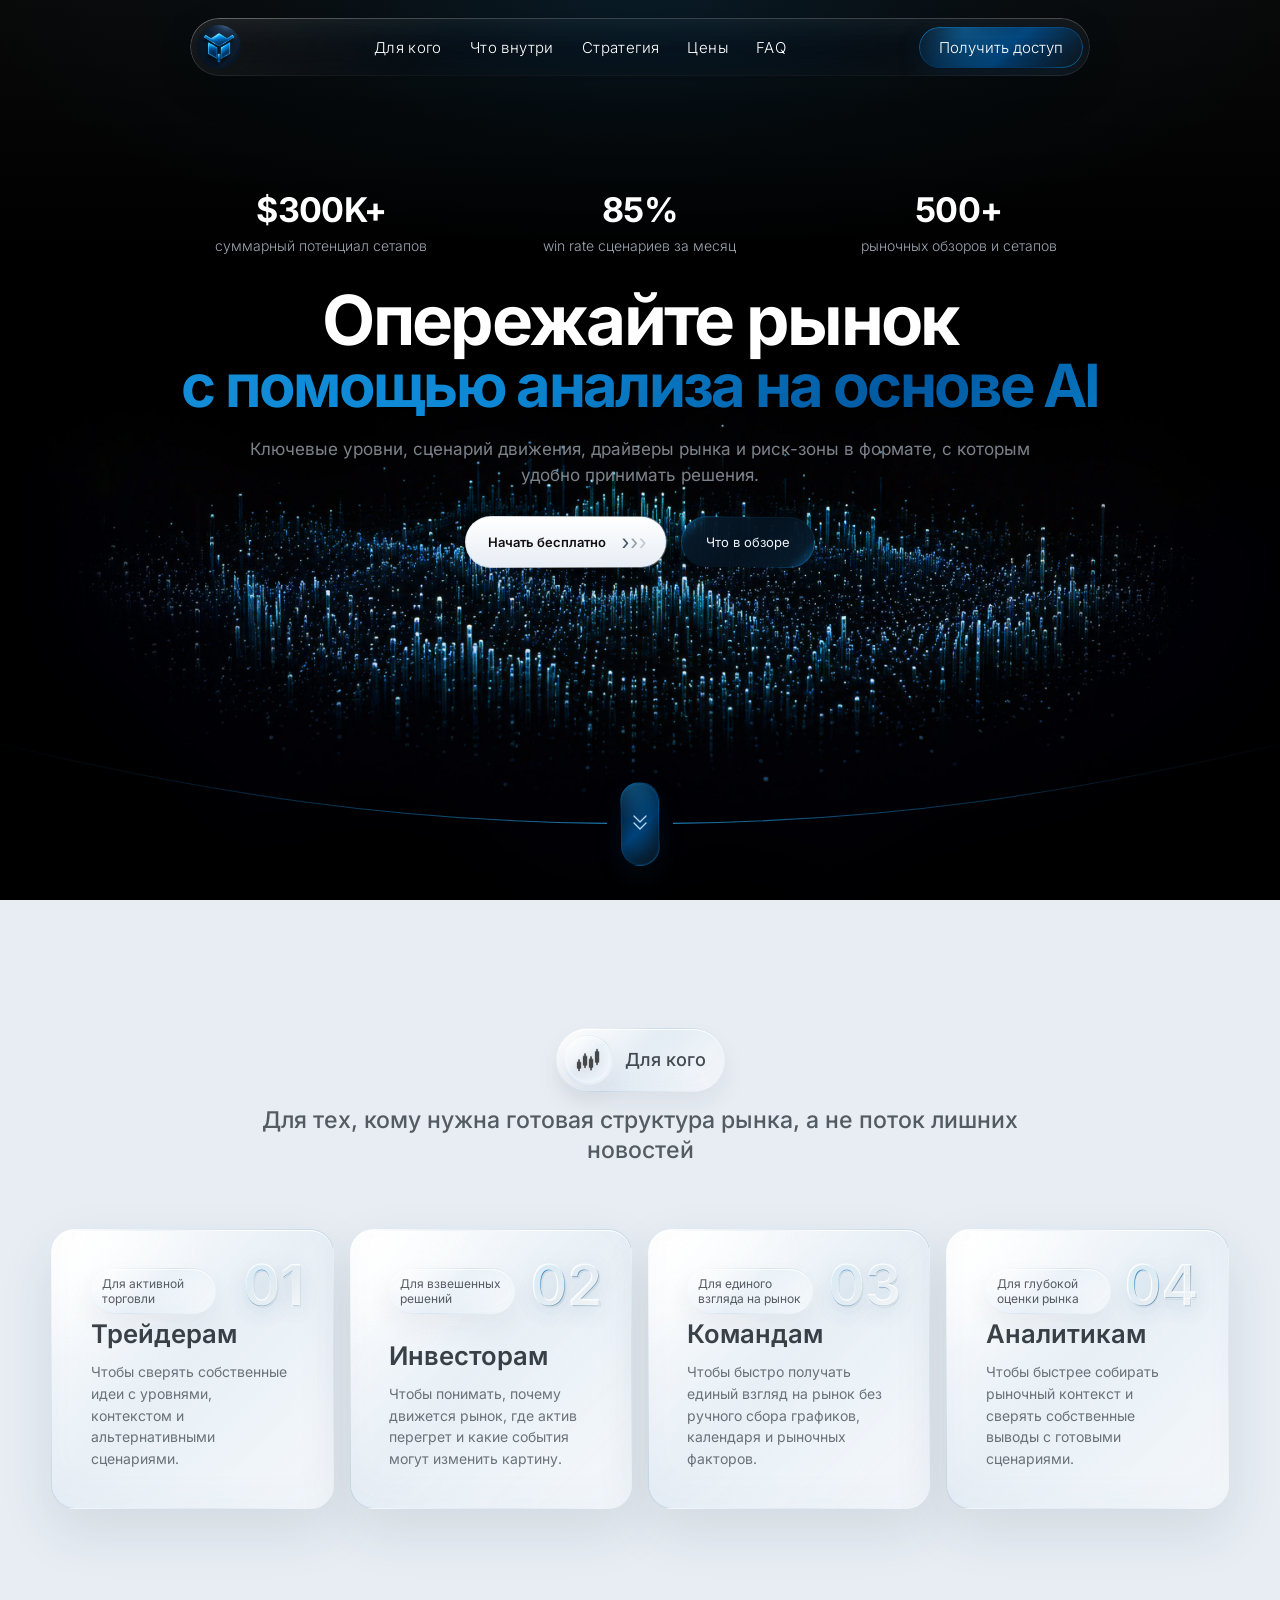
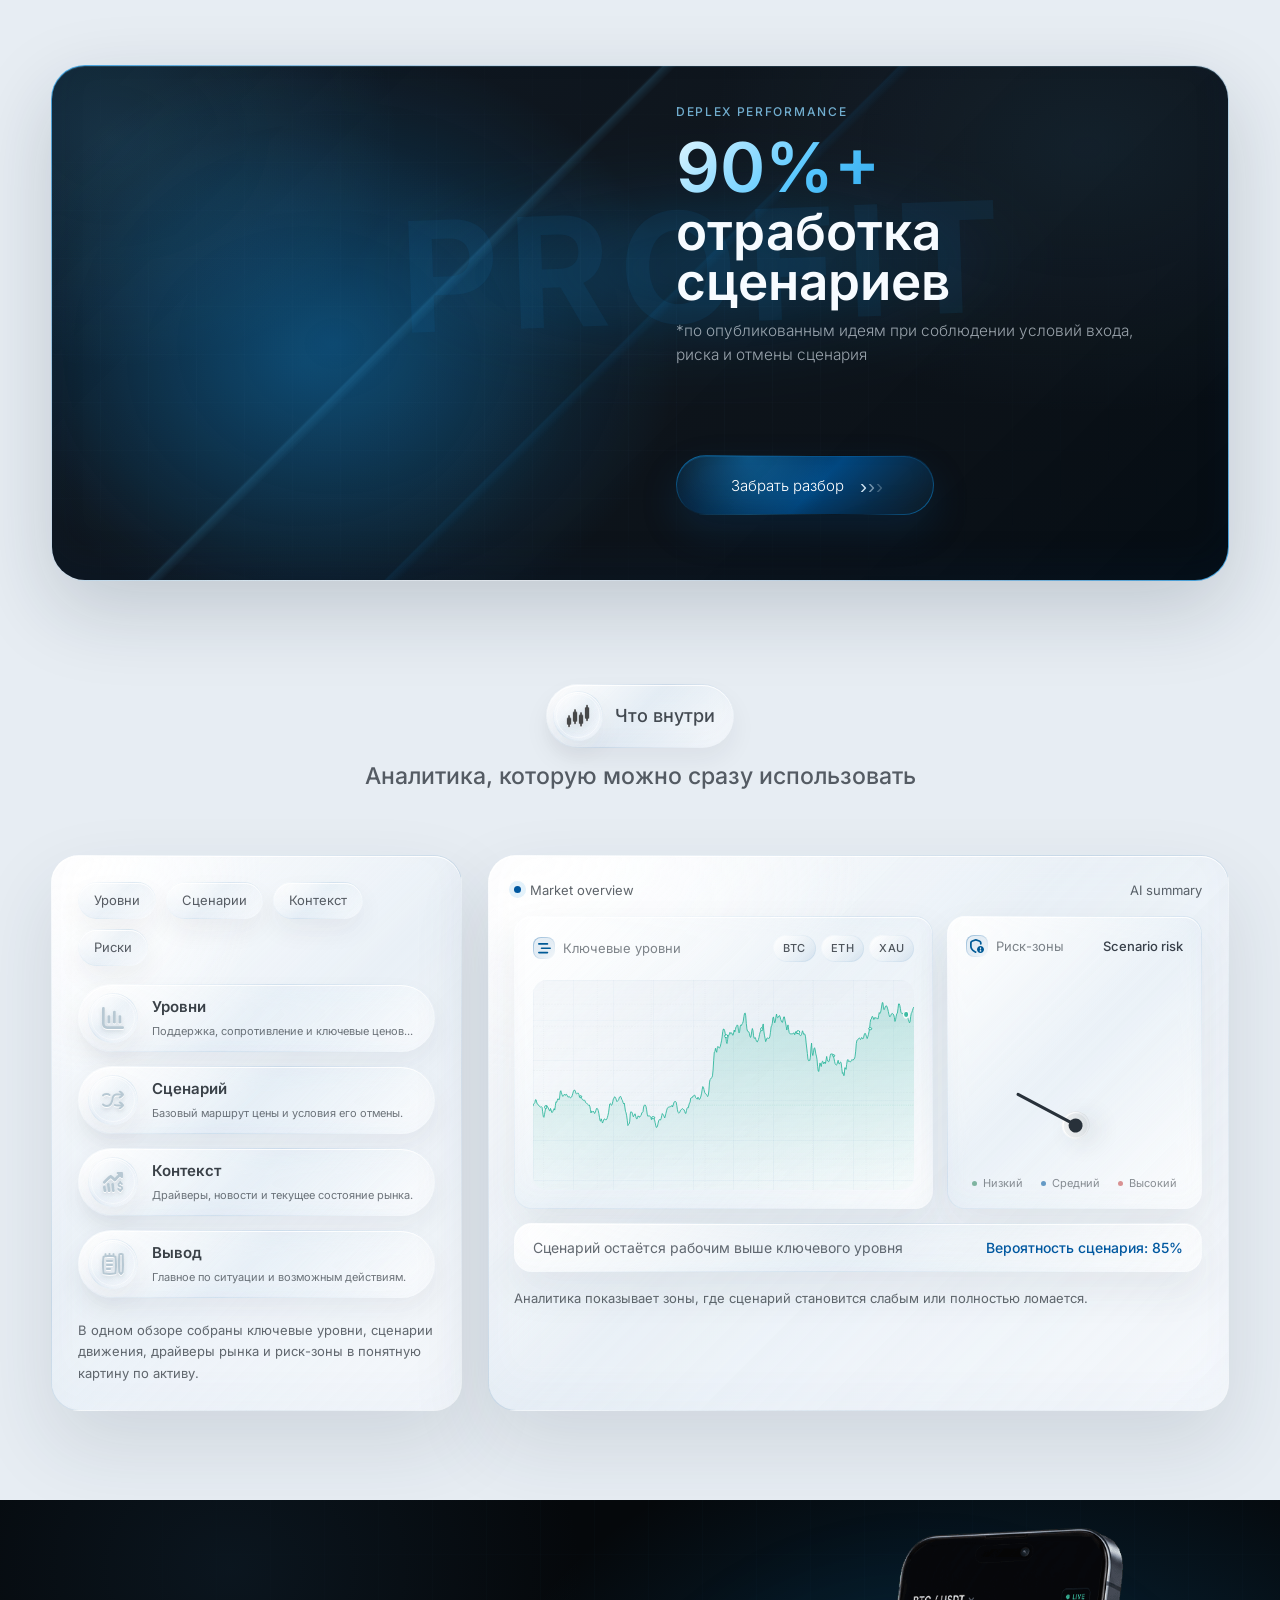
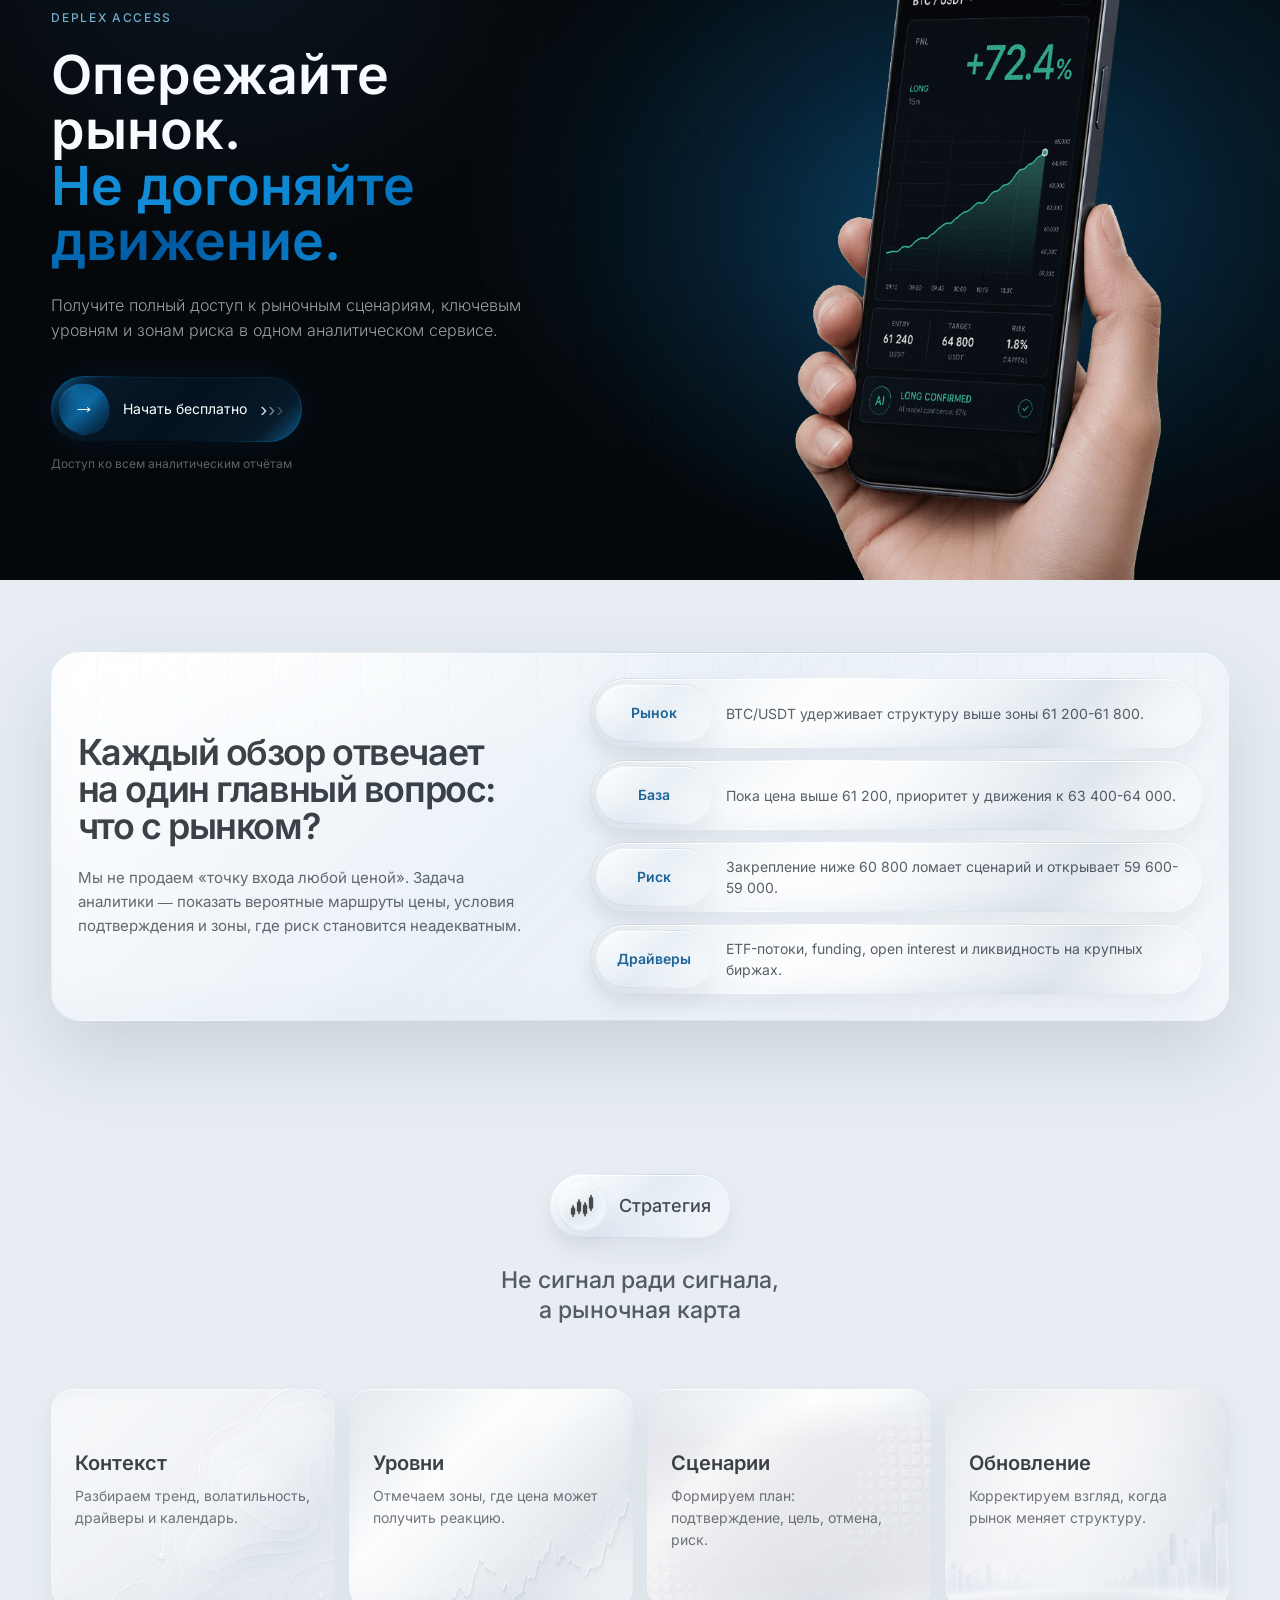
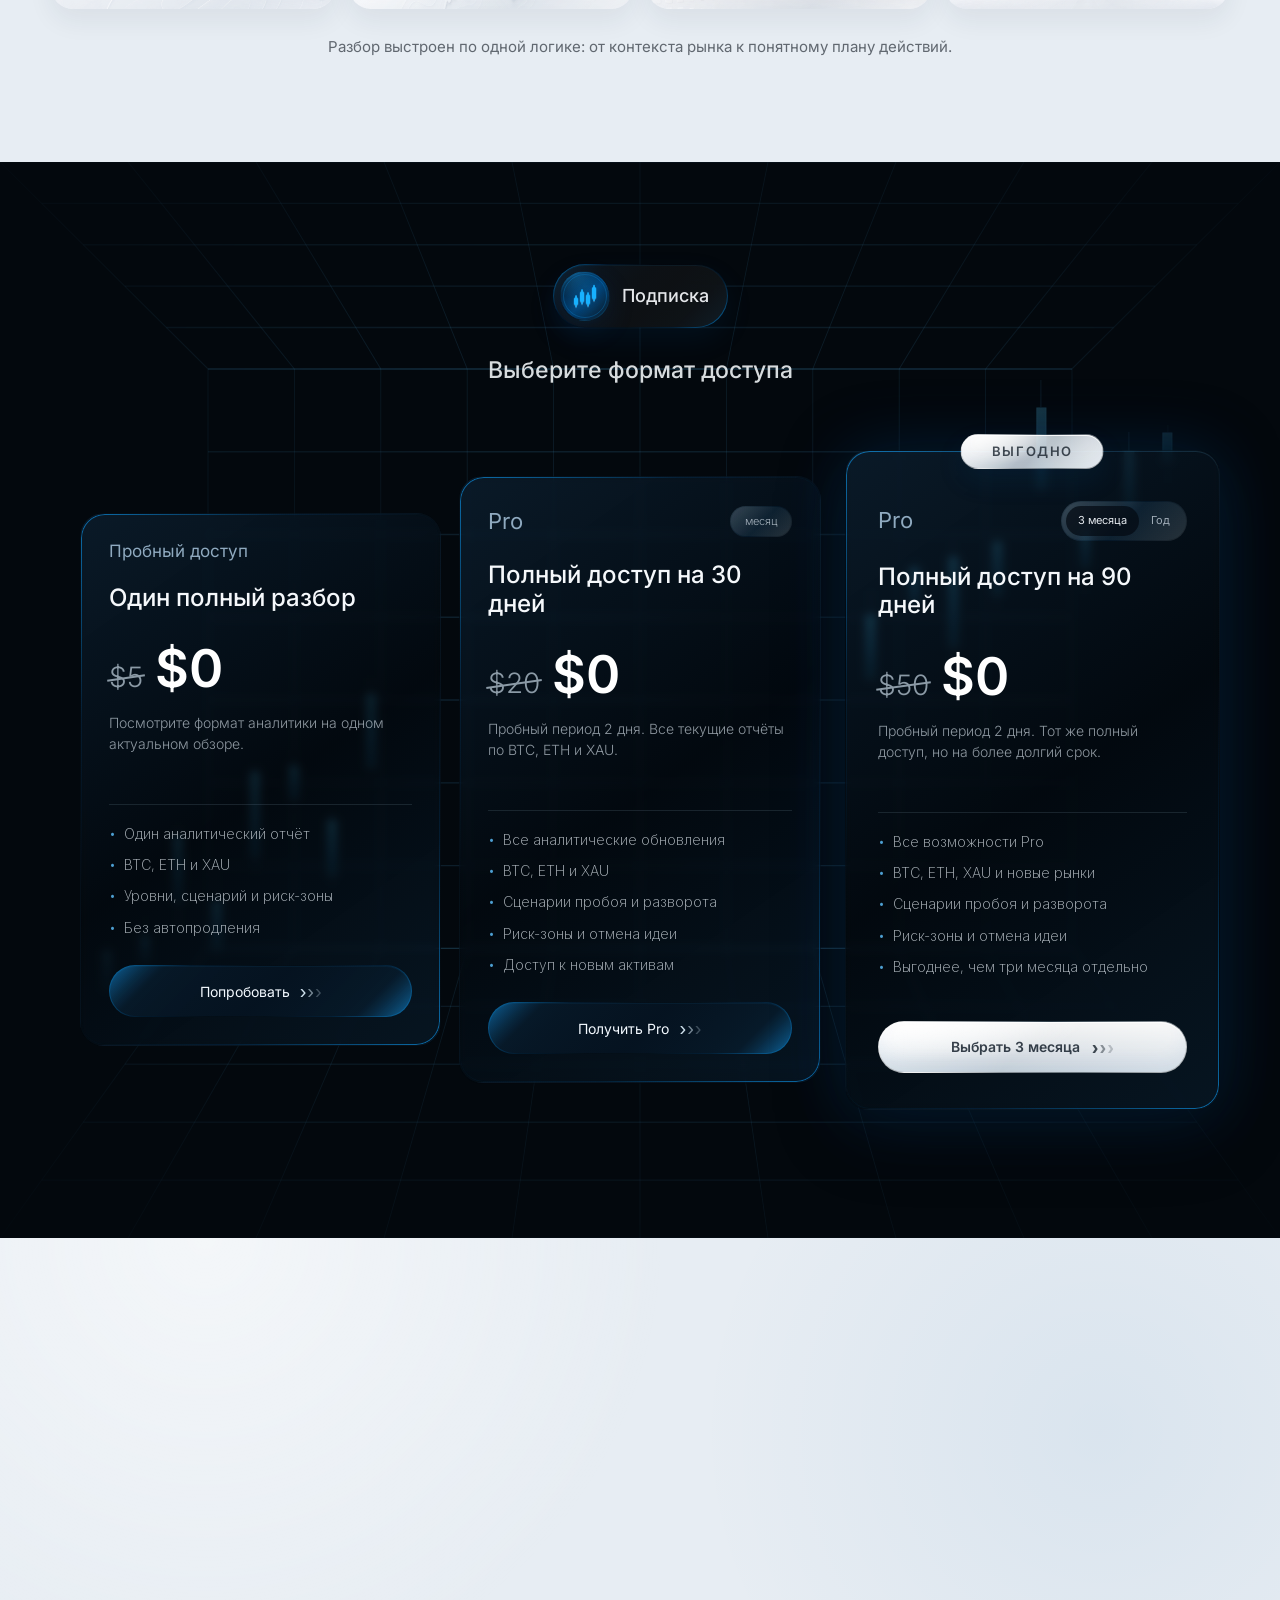
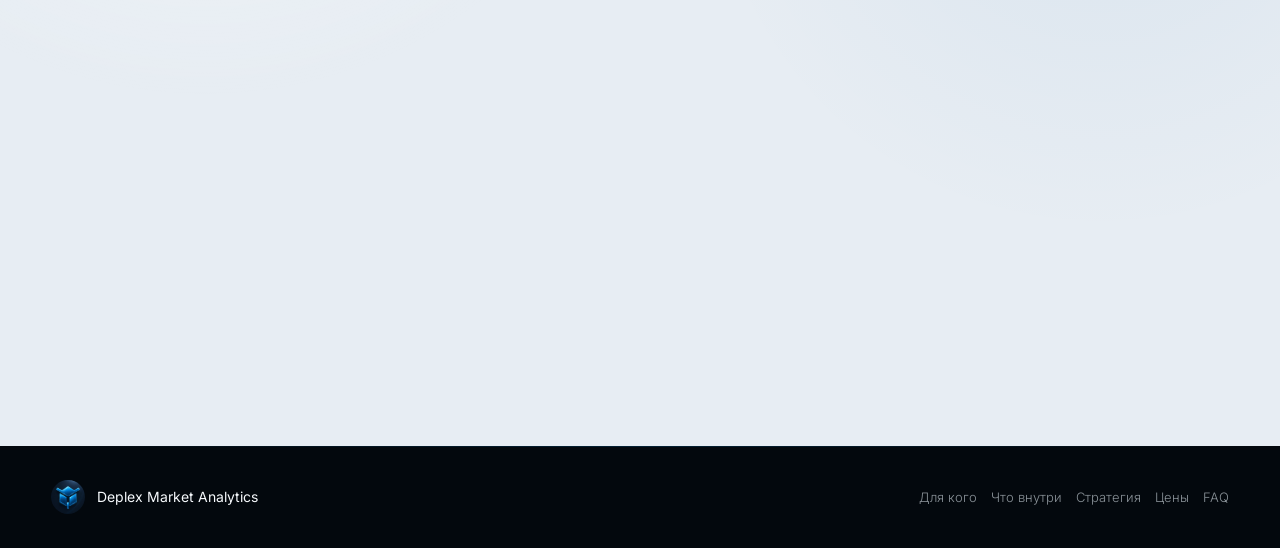
==== commit 3b9bc42e: "Add files via upload" ====
--- a/index.html
+++ b/index.html
@@ -8,7 +8,7 @@
       content="Deplex Market Analytics - рыночная аналитика без шума и догадок."
     />
     <title>Deplex Market Analytics</title>
-    <link rel="stylesheet" href="styles.css?v=20260717-fomo-mobile-10" />
+    <link rel="stylesheet" href="styles.css?v=20260717-fomo-gap-5" />
   </head>
   <body>
     <main class="hero">
@@ -452,6 +452,6 @@
       </div>
     </footer>
 
-    <script src="script.js?v=20260717-fomo-mobile-10"></script>
+    <script src="script.js?v=20260717-fomo-gap-5"></script>
   </body>
 </html>
--- a/styles.css
+++ b/styles.css
@@ -4334,7 +4334,8 @@
 
 @media (max-width: 860px) {
   .fomo-section {
-    padding-top: 112px;
+    margin-top: -64px;
+    padding-top: 6px;
     padding-bottom: 34px;
   }
 
@@ -4475,7 +4476,9 @@
   }
 
   .audience-section {
+    overflow: visible;
     padding-top: 76px;
+    padding-bottom: 18px;
   }
 
   #inside.win-block {
